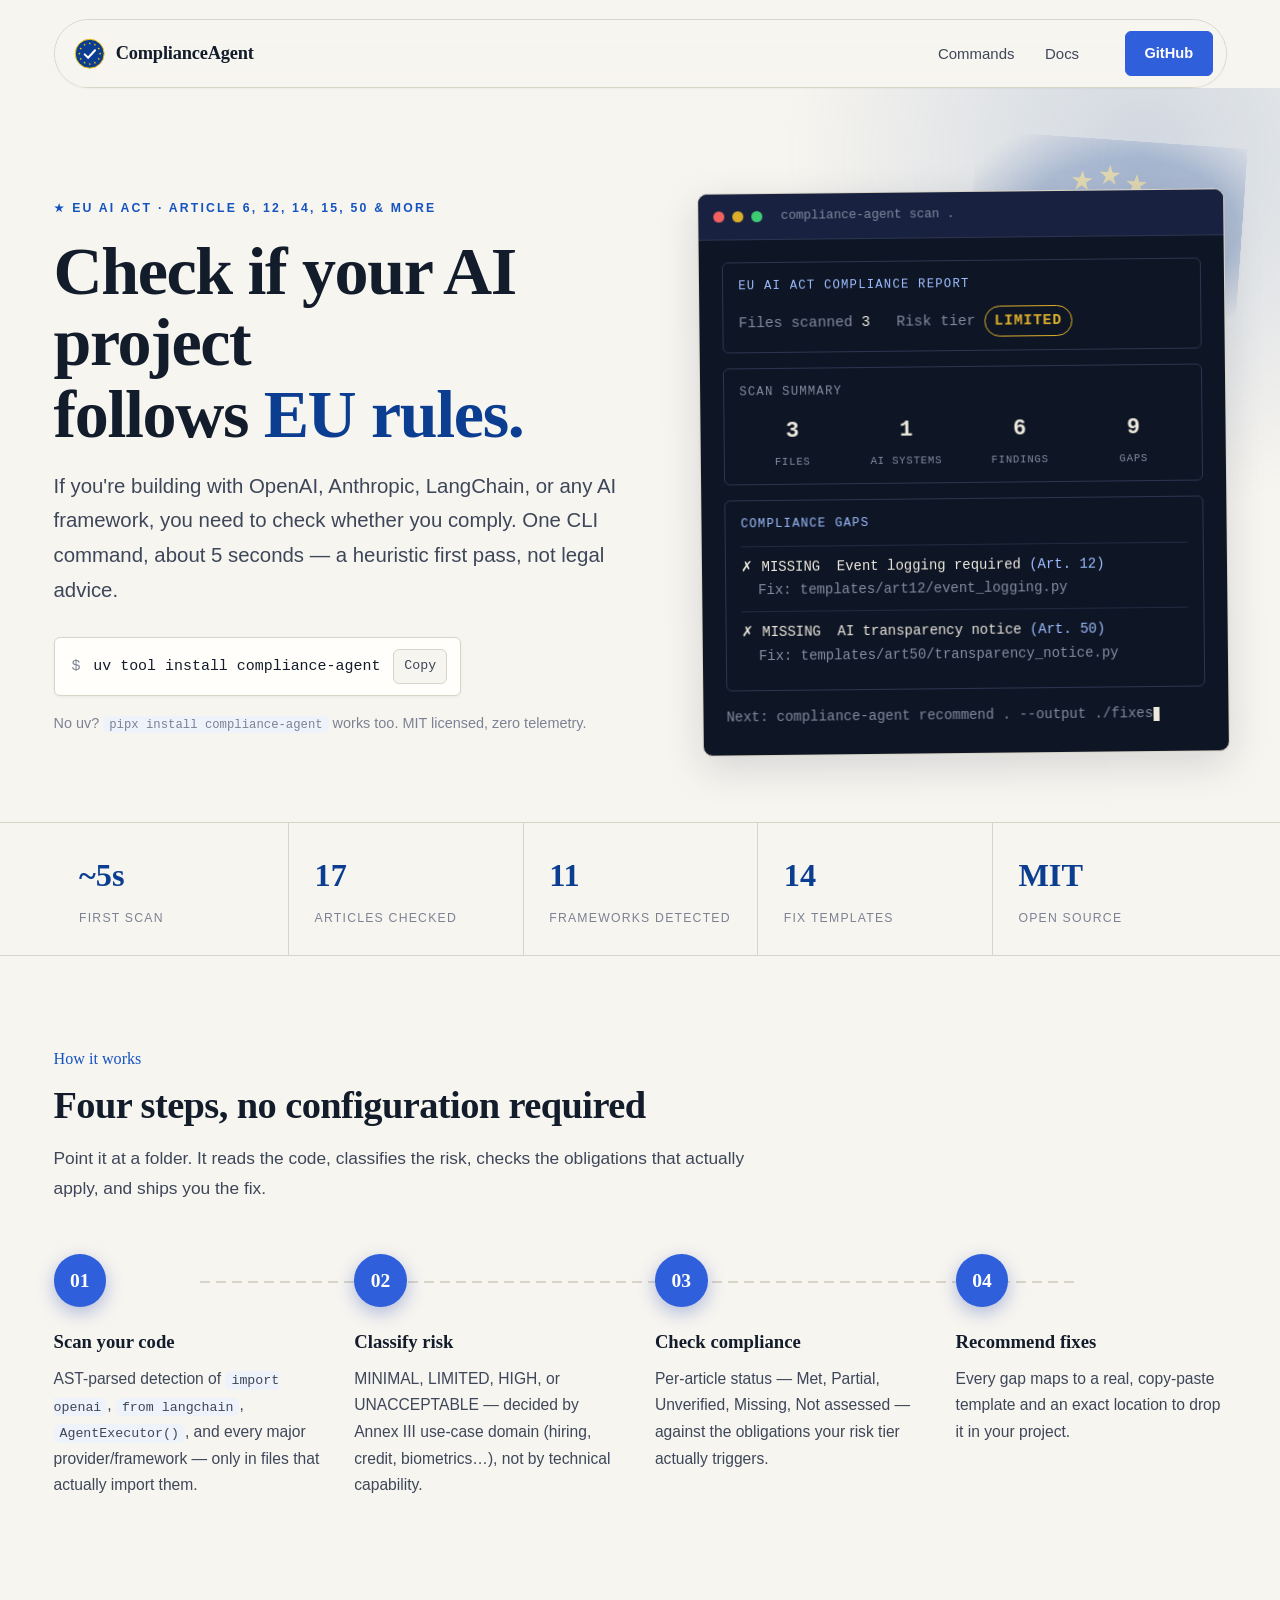
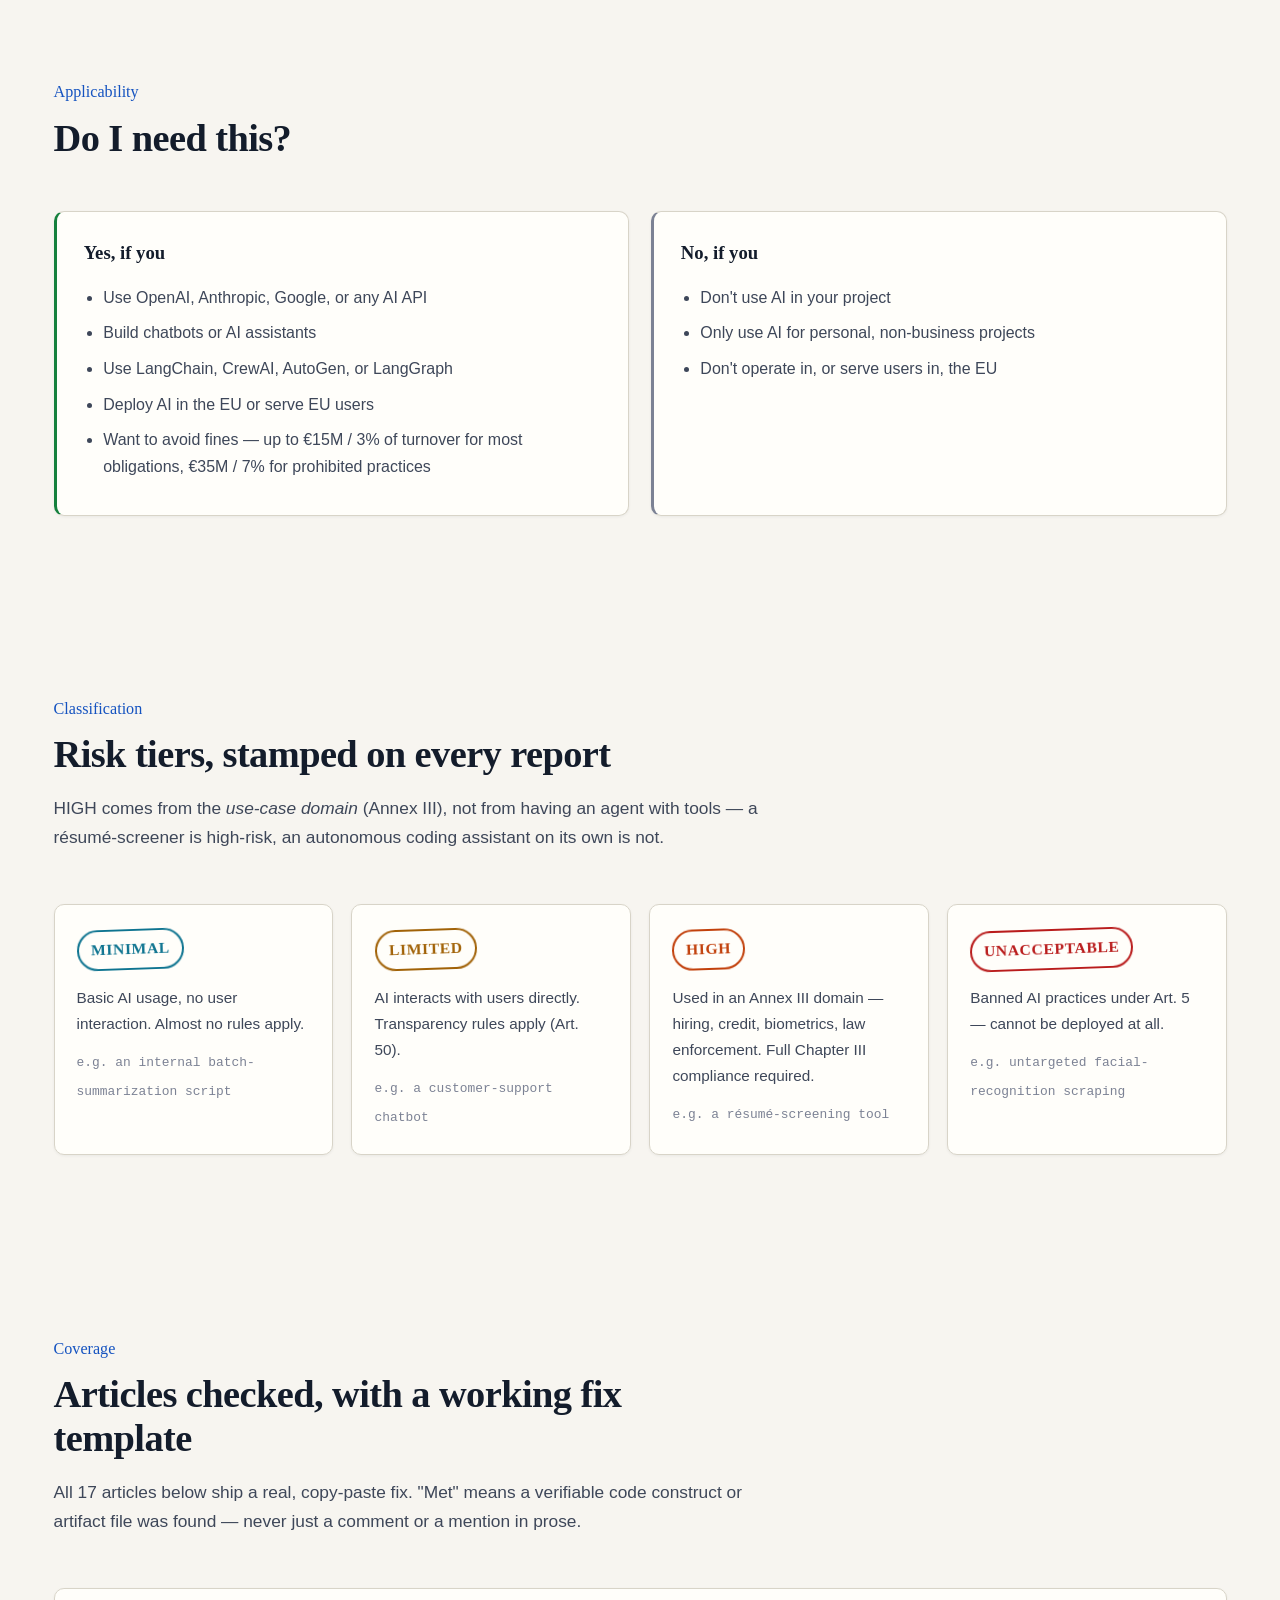
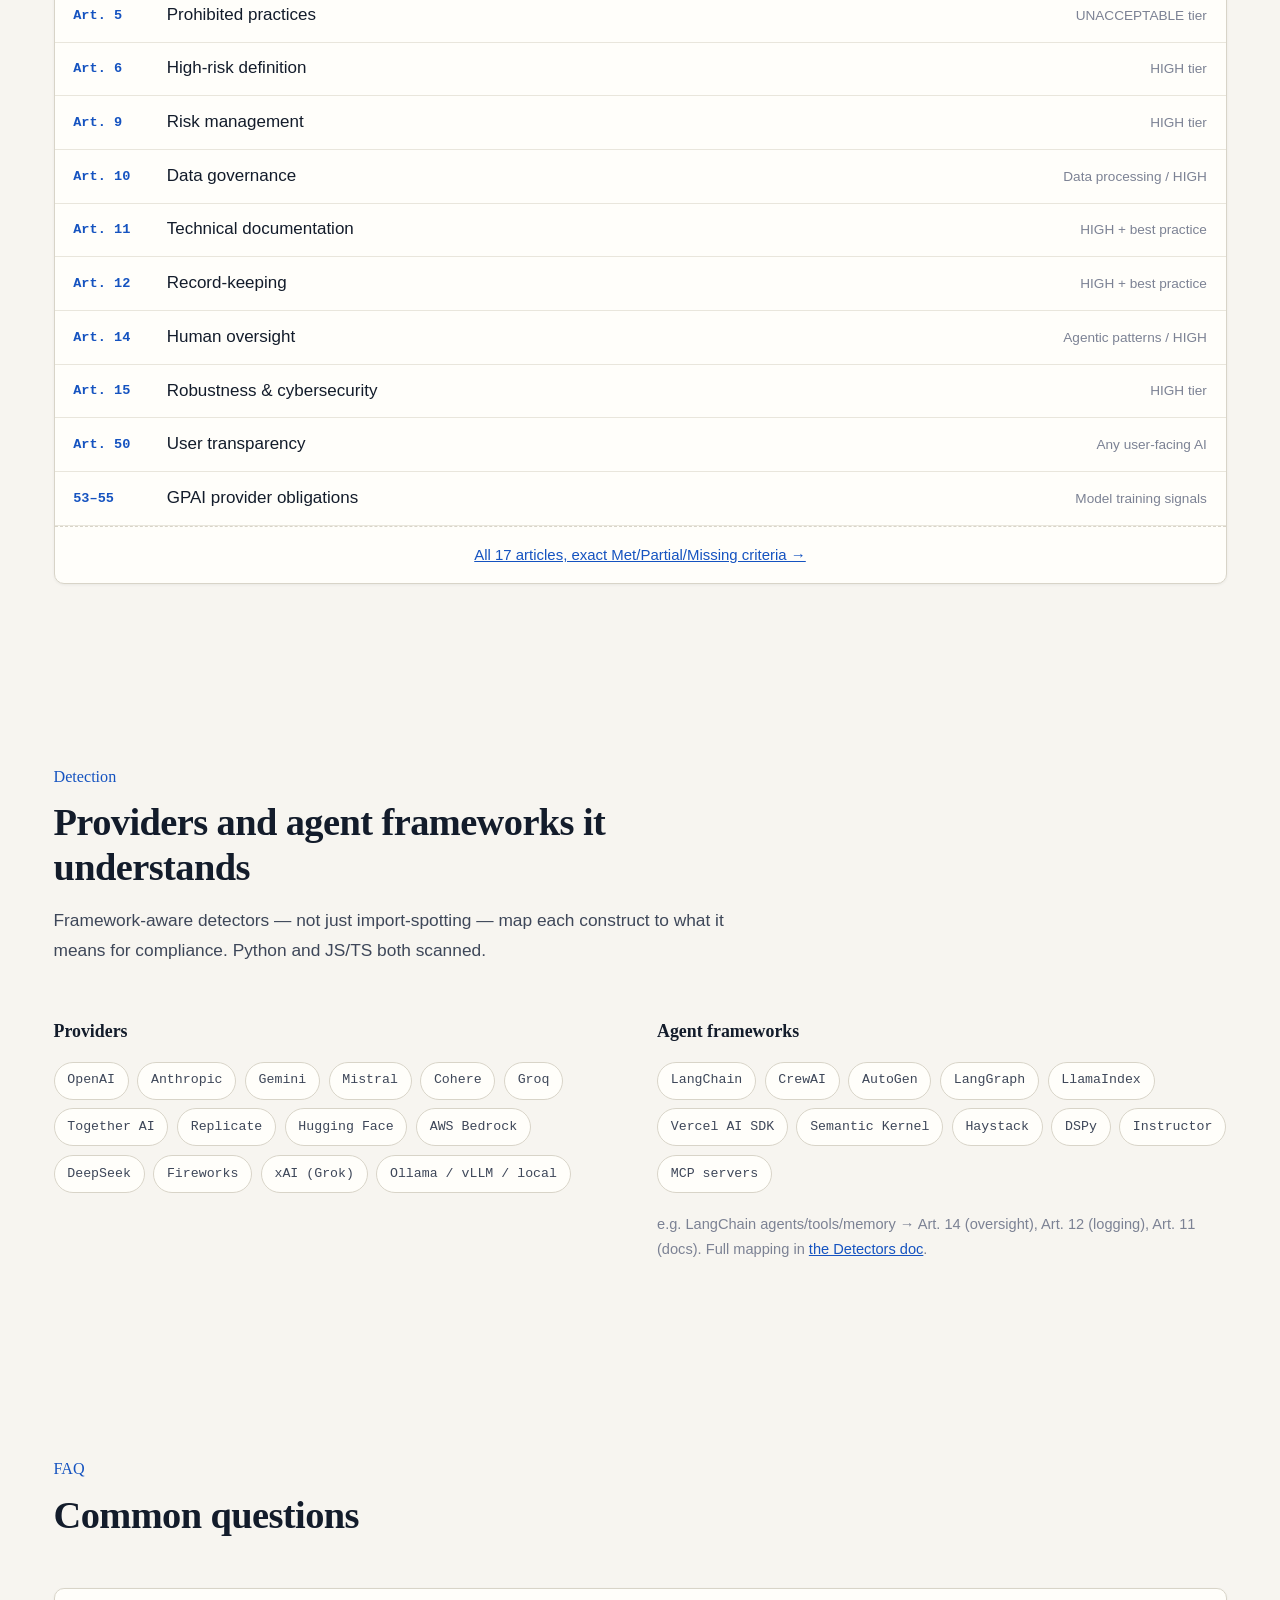
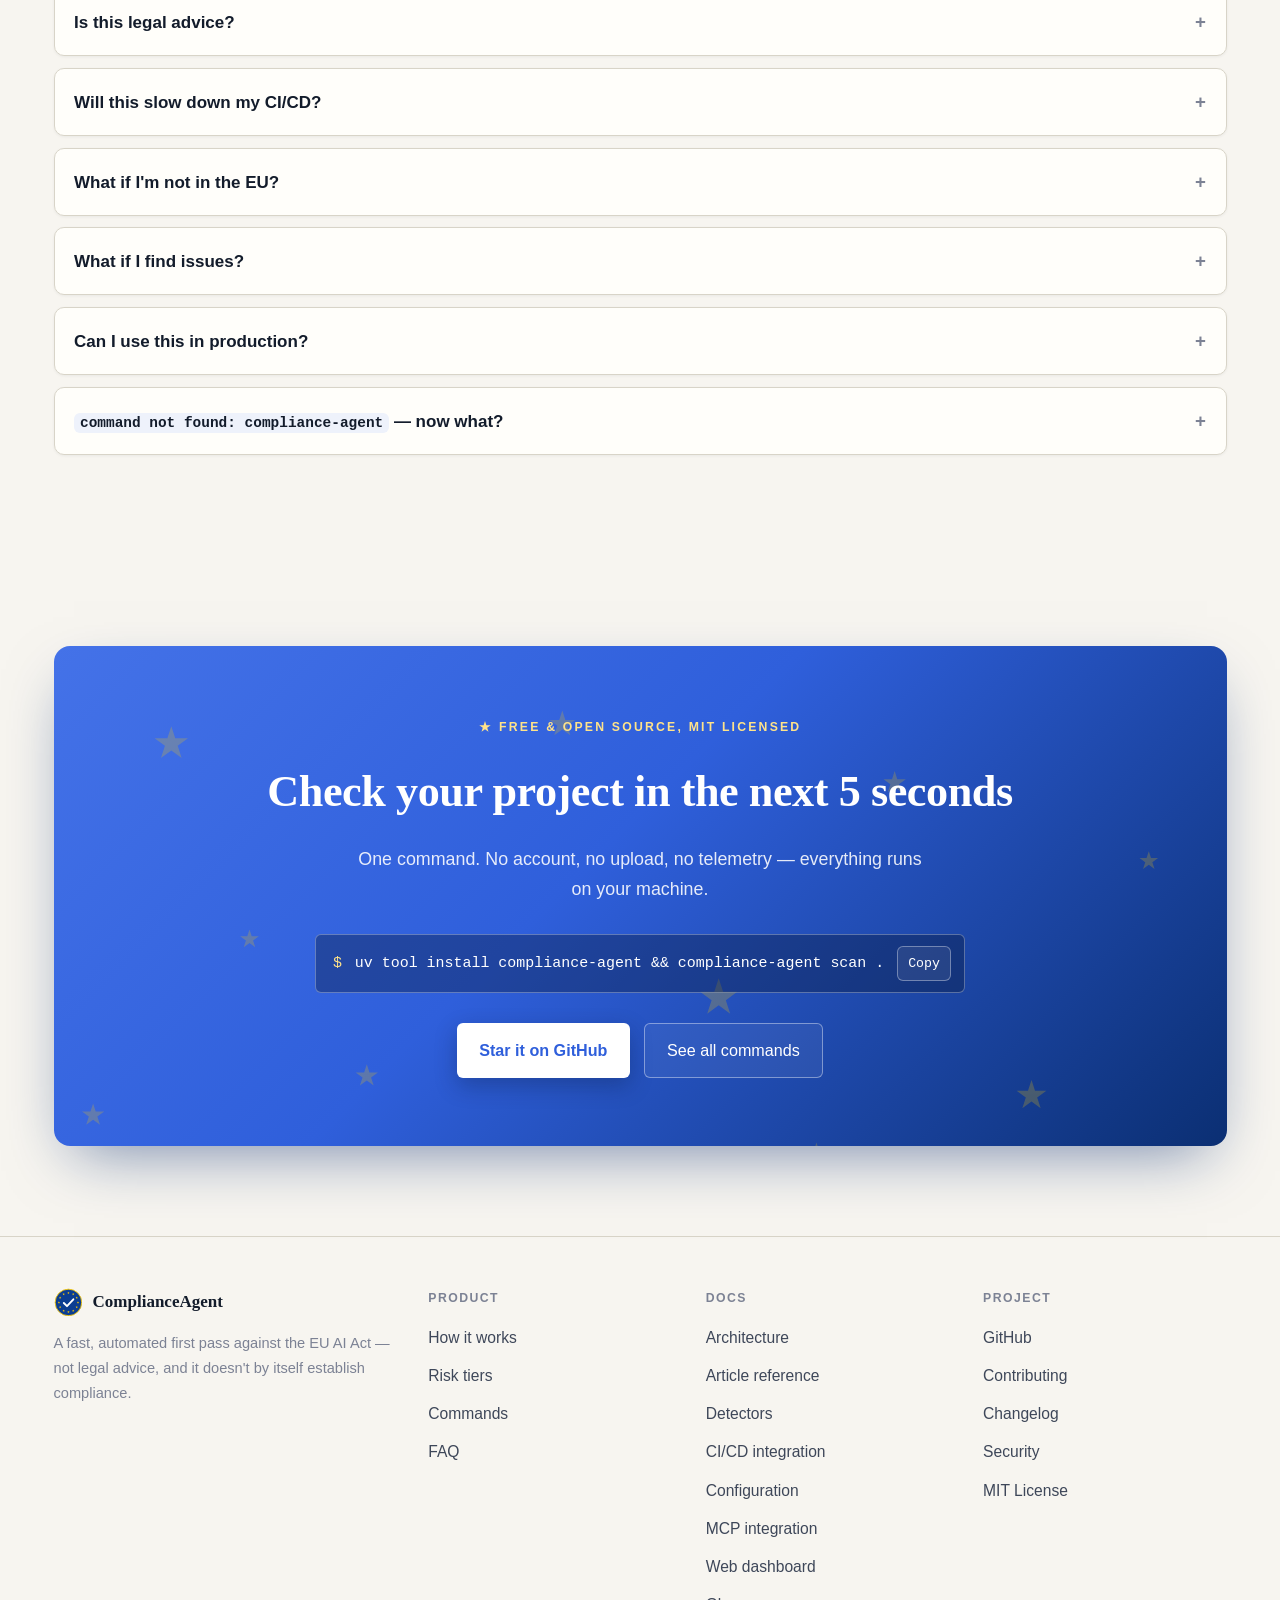
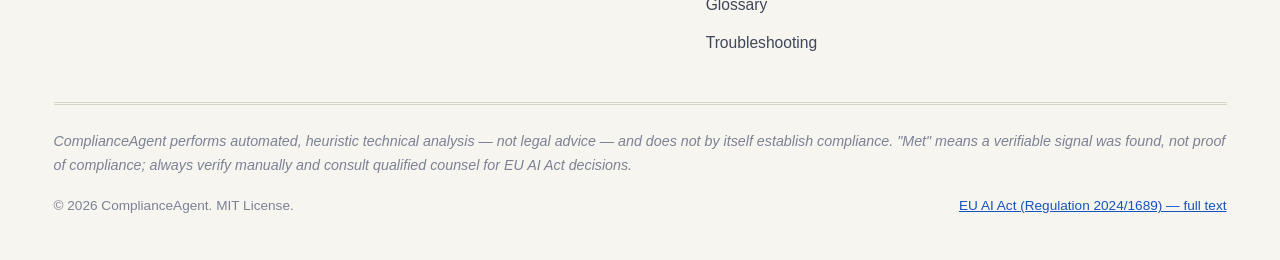
==== site/index.html @ 855fc403 "fix: resolve 13 consistency/correctness issues from design audit CSS specificity / rendering bugs: -" ====
<!doctype html>
<html lang="en">
<head>
<meta charset="utf-8">
<meta name="viewport" content="width=device-width, initial-scale=1">
<title>ComplianceAgent — Check if your AI project follows EU rules</title>
<meta name="description" content="A CLI that scans your codebase for EU AI Act gaps in about 5 seconds, tells you the risk tier, and gives you copy-paste code fixes for every finding.">
<link rel="icon" href="favicon.svg" type="image/svg+xml">
<link rel="stylesheet" href="assets/styles.css">
<meta property="og:title" content="ComplianceAgent — Check if your AI project follows EU rules">
<meta property="og:description" content="One CLI command, about 5 seconds. Scans for OpenAI/LangChain/CrewAI/etc. usage, classifies EU AI Act risk tier, and ships copy-paste fixes.">
<meta property="og:type" content="website">
</head>
<body>
<a class="skip-link" href="#main">Skip to content</a>

<!-- sprite: brand mark reused across nav / footer / cta, defined once -->
<svg width="0" height="0" style="position:absolute" aria-hidden="true">
  <defs>
    <path id="star-pt" d="M 0,-1 L 0.2245,-0.309 L 0.9511,-0.309 L 0.3633,0.118 L 0.5878,0.809 L 0,0.382 L -0.5878,0.809 L -0.3633,0.118 L -0.9511,-0.309 L -0.2245,-0.309 Z"/>
    <symbol id="logo-mark" viewBox="0 0 100 100">
      <circle cx="50" cy="50" r="46" fill="#0b3d91" stroke="#ffcc00" stroke-width="3"/>
      <g fill="#ffcc00">
        <use href="#star-pt" transform="translate(50,17) scale(4.4)"/>
        <use href="#star-pt" transform="translate(66.5,21.28) scale(4.4)"/>
        <use href="#star-pt" transform="translate(78.58,33.5) scale(4.4)"/>
        <use href="#star-pt" transform="translate(83,50) scale(4.4)"/>
        <use href="#star-pt" transform="translate(78.58,66.5) scale(4.4)"/>
        <use href="#star-pt" transform="translate(66.5,78.58) scale(4.4)"/>
        <use href="#star-pt" transform="translate(50,83) scale(4.4)"/>
        <use href="#star-pt" transform="translate(33.5,78.58) scale(4.4)"/>
        <use href="#star-pt" transform="translate(21.28,66.5) scale(4.4)"/>
        <use href="#star-pt" transform="translate(17,50) scale(4.4)"/>
        <use href="#star-pt" transform="translate(21.28,33.5) scale(4.4)"/>
        <use href="#star-pt" transform="translate(33.5,21.28) scale(4.4)"/>
      </g>
      <path d="M34 52 L45 63 L67 39" fill="none" stroke="#fff" stroke-width="6.5" stroke-linecap="round" stroke-linejoin="round"/>
    </symbol>
    <symbol id="mini-star" viewBox="-1 -1 2 2">
      <use href="#star-pt"/>
    </symbol>
    <symbol id="eu-flag" viewBox="0 0 300 200">
      <rect width="300" height="200" fill="#0b3d91"/>
      <g fill="#ffcc00">
        <use href="#star-pt" transform="translate(150,40) scale(12)"/>
        <use href="#star-pt" transform="translate(180,48.04) scale(12)"/>
        <use href="#star-pt" transform="translate(201.96,70) scale(12)"/>
        <use href="#star-pt" transform="translate(210,100) scale(12)"/>
        <use href="#star-pt" transform="translate(201.96,130) scale(12)"/>
        <use href="#star-pt" transform="translate(180,151.96) scale(12)"/>
        <use href="#star-pt" transform="translate(150,160) scale(12)"/>
        <use href="#star-pt" transform="translate(120,151.96) scale(12)"/>
        <use href="#star-pt" transform="translate(98.04,130) scale(12)"/>
        <use href="#star-pt" transform="translate(90,100) scale(12)"/>
        <use href="#star-pt" transform="translate(98.04,70) scale(12)"/>
        <use href="#star-pt" transform="translate(120,48.04) scale(12)"/>
      </g>
    </symbol>
  </defs>
</svg>

<div class="progress-bar" data-progress-bar aria-hidden="true"></div>

<nav class="nav" aria-label="Primary">
  <div class="nav-inner">
    <a class="nav-brand" href="#home">
      <span class="mark"><svg width="32" height="32"><use href="#logo-mark"/></svg></span>
      <span class="nav-word">ComplianceAgent</span>
    </a>
    <div class="nav-links" id="nav-links">
      <a href="#commands" data-navlink="commands">Commands</a>
      <a href="#docs" data-navlink="docs">Docs</a>
    </div>
    <a class="nav-cta" href="https://github.com/latreon/compliance-agent">GitHub</a>
    <button class="nav-toggle" aria-expanded="false" aria-controls="nav-links" aria-label="Toggle navigation">
      <span class="bar"></span><span class="bar"></span><span class="bar"></span>
    </button>
  </div>
</nav>
<div class="nav-backdrop" data-nav-backdrop aria-hidden="true"></div>

<main id="main">

<div class="page active" id="home">

<!-- ============ HERO ============ -->
<header class="hero" id="top">
  <div class="flag-seal" aria-hidden="true"><svg><use href="#eu-flag"/></svg></div>
  <div class="wrap hero-grid">
    <div class="hero-copy">
      <span class="eyebrow"><svg class="star" viewBox="-1 -1 2 2"><use href="#star-pt" fill="currentColor"/></svg> EU AI Act · Article 6, 12, 14, 15, 50 &amp; more</span>
      <h1 class="hero-title">Check if your AI project<br>follows <em>EU rules.</em></h1>
      <p class="hero-sub">If you're building with OpenAI, Anthropic, LangChain, or any AI framework,
        you need to check whether you comply. One CLI command, about 5 seconds — a heuristic
        first pass, not legal advice.</p>
      <div class="install-line">
        <span class="prompt">$</span> uv tool install compliance-agent
        <button class="copy-btn" data-copy="uv tool install compliance-agent">Copy</button>
      </div>
      <p class="hero-note">No uv? <code>pipx install compliance-agent</code> works too. MIT licensed, zero telemetry.</p>
    </div>

    <div class="terminal" aria-hidden="true">
      <div class="terminal-bar">
        <span class="terminal-dot r"></span><span class="terminal-dot y"></span><span class="terminal-dot g"></span>
        <span class="terminal-title">compliance-agent scan .</span>
      </div>
      <div class="terminal-body" data-terminal-body>
<div class="tblock terminal-line">
  <div class="tblock-head">EU AI Act Compliance Report</div>
  <div class="tblock-row"><span class="dim">Files scanned</span> 3&nbsp;&nbsp;&nbsp;<span class="dim">Risk tier</span> <span class="tstamp limited">LIMITED</span></div>
</div>
<div class="tblock terminal-line">
  <div class="tblock-head dim">Scan Summary</div>
  <div class="ttiles">
    <div><b>3</b><small>Files</small></div>
    <div><b>1</b><small>AI systems</small></div>
    <div><b>6</b><small>Findings</small></div>
    <div><b>9</b><small>Gaps</small></div>
  </div>
</div>
<div class="tblock terminal-line">
  <div class="tblock-head">Compliance Gaps</div>
  <div class="tgap">✗ MISSING &nbsp;Event logging required <span class="blue">(Art. 12)</span><br><span class="dim">&nbsp;&nbsp;Fix: templates/art12/event_logging.py</span></div>
  <div class="tgap">✗ MISSING &nbsp;AI transparency notice <span class="blue">(Art. 50)</span><br><span class="dim">&nbsp;&nbsp;Fix: templates/art50/transparency_notice.py</span></div>
</div>
<div class="terminal-line dim">Next: compliance-agent recommend . --output ./fixes<span class="cursor"></span></div>
      </div>
    </div>
  </div>
</header>

<!-- ============ STAT STRIP ============ -->
<section class="stats reveal" aria-label="At a glance">
  <div class="wrap stats-grid">
    <div class="stat"><div class="value">~5s</div><div class="label">First scan</div></div>
    <div class="stat"><div class="value" data-count="17">0</div><div class="label">Articles checked</div></div>
    <div class="stat"><div class="value" data-count="11">0</div><div class="label">Frameworks detected</div></div>
    <div class="stat"><div class="value" data-count="14">0</div><div class="label">Fix templates</div></div>
    <div class="stat"><div class="value">MIT</div><div class="label">Open source</div></div>
  </div>
</section>

<!-- ============ HOW IT WORKS ============ -->
<section class="section" id="how-it-works">
  <div class="wrap">
    <div class="section-head reveal">
      <span class="section-no">How it works</span>
      <h2 class="section-title">Four steps, no configuration required</h2>
      <p class="section-sub">Point it at a folder. It reads the code, classifies the risk, checks the
        obligations that actually apply, and ships you the fix.</p>
    </div>
    <div class="steps reveal stagger">
      <div class="step">
        <div class="step-no">01</div>
        <h3>Scan your code</h3>
        <p>AST-parsed detection of <code>import openai</code>, <code>from langchain</code>,
          <code>AgentExecutor()</code>, and every major provider/framework — only in files that
          actually import them.</p>
      </div>
      <div class="step">
        <div class="step-no">02</div>
        <h3>Classify risk</h3>
        <p>MINIMAL, LIMITED, HIGH, or UNACCEPTABLE — decided by Annex III use-case domain
          (hiring, credit, biometrics…), not by technical capability.</p>
      </div>
      <div class="step">
        <div class="step-no">03</div>
        <h3>Check compliance</h3>
        <p>Per-article status — Met, Partial, Unverified, Missing, Not assessed — against the
          obligations your risk tier actually triggers.</p>
      </div>
      <div class="step">
        <div class="step-no">04</div>
        <h3>Recommend fixes</h3>
        <p>Every gap maps to a real, copy-paste template and an exact location to drop it in
          your project.</p>
      </div>
    </div>
  </div>
</section>

<!-- ============ DO I NEED THIS ============ -->
<section class="section">
  <div class="wrap">
    <div class="section-head reveal">
      <span class="section-no">Applicability</span>
      <h2 class="section-title">Do I need this?</h2>
    </div>
    <div class="split reveal">
      <div class="split-card yes">
        <h3>Yes, if you</h3>
        <ul>
          <li>Use OpenAI, Anthropic, Google, or any AI API</li>
          <li>Build chatbots or AI assistants</li>
          <li>Use LangChain, CrewAI, AutoGen, or LangGraph</li>
          <li>Deploy AI in the EU or serve EU users</li>
          <li>Want to avoid fines — up to €15M / 3% of turnover for most obligations,
            €35M / 7% for prohibited practices</li>
        </ul>
      </div>
      <div class="split-card no">
        <h3>No, if you</h3>
        <ul>
          <li>Don't use AI in your project</li>
          <li>Only use AI for personal, non-business projects</li>
          <li>Don't operate in, or serve users in, the EU</li>
        </ul>
      </div>
    </div>
  </div>
</section>

<!-- ============ RISK TIERS ============ -->
<section class="section" id="risk-tiers">
  <div class="wrap">
    <div class="section-head reveal">
      <span class="section-no">Classification</span>
      <h2 class="section-title">Risk tiers, stamped on every report</h2>
      <p class="section-sub">HIGH comes from the <em>use-case domain</em> (Annex III), not from
        having an agent with tools — a résumé-screener is high-risk, an autonomous coding
        assistant on its own is not.</p>
    </div>
    <div class="tiers reveal stagger">
      <div class="tier-card" style="--tc:var(--tier-minimal)">
        <span class="tier-stamp">MINIMAL</span>
        <p>Basic AI usage, no user interaction. Almost no rules apply.</p>
        <span class="tier-ex">e.g. an internal batch-summarization script</span>
      </div>
      <div class="tier-card" style="--tc:var(--tier-limited)">
        <span class="tier-stamp">LIMITED</span>
        <p>AI interacts with users directly. Transparency rules apply (Art. 50).</p>
        <span class="tier-ex">e.g. a customer-support chatbot</span>
      </div>
      <div class="tier-card" style="--tc:var(--tier-high)">
        <span class="tier-stamp">HIGH</span>
        <p>Used in an Annex III domain — hiring, credit, biometrics, law enforcement.
          Full Chapter III compliance required.</p>
        <span class="tier-ex">e.g. a résumé-screening tool</span>
      </div>
      <div class="tier-card" style="--tc:var(--tier-unacceptable)">
        <span class="tier-stamp">UNACCEPTABLE</span>
        <p>Banned AI practices under Art. 5 — cannot be deployed at all.</p>
        <span class="tier-ex">e.g. untargeted facial-recognition scraping</span>
      </div>
    </div>
  </div>
</section>

<!-- ============ COVERAGE LEDGER ============ -->
<section class="section">
  <div class="wrap">
    <div class="section-head reveal">
      <span class="section-no">Coverage</span>
      <h2 class="section-title">Articles checked, with a working fix template</h2>
      <p class="section-sub">All 17 articles below ship a real, copy-paste fix. "Met" means a
        verifiable code construct or artifact file was found — never just a comment or a
        mention in prose.</p>
    </div>
    <div class="ledger reveal">
      <div class="ledger-row"><span class="art">Art. 5</span><span>Prohibited practices</span><span class="detail">UNACCEPTABLE tier</span></div>
      <div class="ledger-row"><span class="art">Art. 6</span><span>High-risk definition</span><span class="detail">HIGH tier</span></div>
      <div class="ledger-row"><span class="art">Art. 9</span><span>Risk management</span><span class="detail">HIGH tier</span></div>
      <div class="ledger-row"><span class="art">Art. 10</span><span>Data governance</span><span class="detail">Data processing / HIGH</span></div>
      <div class="ledger-row"><span class="art">Art. 11</span><span>Technical documentation</span><span class="detail">HIGH + best practice</span></div>
      <div class="ledger-row"><span class="art">Art. 12</span><span>Record-keeping</span><span class="detail">HIGH + best practice</span></div>
      <div class="ledger-row"><span class="art">Art. 14</span><span>Human oversight</span><span class="detail">Agentic patterns / HIGH</span></div>
      <div class="ledger-row"><span class="art">Art. 15</span><span>Robustness &amp; cybersecurity</span><span class="detail">HIGH tier</span></div>
      <div class="ledger-row"><span class="art">Art. 50</span><span>User transparency</span><span class="detail">Any user-facing AI</span></div>
      <div class="ledger-row"><span class="art">53–55</span><span>GPAI provider obligations</span><span class="detail">Model training signals</span></div>
      <div class="ledger-more"><a href="#docs/articles">All 17 articles, exact Met/Partial/Missing criteria →</a></div>
    </div>
  </div>
</section>

<!-- ============ FRAMEWORKS ============ -->
<section class="section" id="frameworks">
  <div class="wrap">
    <div class="section-head reveal">
      <span class="section-no">Detection</span>
      <h2 class="section-title">Providers and agent frameworks it understands</h2>
      <p class="section-sub">Framework-aware detectors — not just import-spotting — map each
        construct to what it means for compliance. Python and JS/TS both scanned.</p>
    </div>
    <div class="fw-groups reveal">
      <div>
        <h3>Providers</h3>
        <div class="chip-row">
          <span class="fw-chip">OpenAI</span><span class="fw-chip">Anthropic</span><span class="fw-chip">Gemini</span>
          <span class="fw-chip">Mistral</span><span class="fw-chip">Cohere</span><span class="fw-chip">Groq</span>
          <span class="fw-chip">Together AI</span><span class="fw-chip">Replicate</span><span class="fw-chip">Hugging Face</span>
          <span class="fw-chip">AWS Bedrock</span><span class="fw-chip">DeepSeek</span><span class="fw-chip">Fireworks</span>
          <span class="fw-chip">xAI (Grok)</span><span class="fw-chip">Ollama / vLLM / local</span>
        </div>
      </div>
      <div>
        <h3>Agent frameworks</h3>
        <div class="chip-row">
          <span class="fw-chip">LangChain</span><span class="fw-chip">CrewAI</span><span class="fw-chip">AutoGen</span>
          <span class="fw-chip">LangGraph</span><span class="fw-chip">LlamaIndex</span><span class="fw-chip">Vercel AI SDK</span>
          <span class="fw-chip">Semantic Kernel</span><span class="fw-chip">Haystack</span><span class="fw-chip">DSPy</span>
          <span class="fw-chip">Instructor</span><span class="fw-chip">MCP servers</span>
        </div>
        <p class="fw-note">e.g. LangChain agents/tools/memory → Art. 14 (oversight), Art. 12 (logging), Art. 11 (docs).
          Full mapping in <a href="#docs/detectors">the Detectors doc</a>.</p>
      </div>
    </div>
  </div>
</section>

<!-- ============ FAQ ============ -->
<section class="section" id="faq">
  <div class="wrap">
    <div class="section-head reveal">
      <span class="section-no">FAQ</span>
      <h2 class="section-title">Common questions</h2>
    </div>
    <div class="reveal">
      <details class="faq-item">
        <summary><span class="faq-q">Is this legal advice?</span></summary>
        <div class="faq-body">No. It's a technical tool that checks your code. Consult a lawyer for legal advice.</div>
      </details>
      <details class="faq-item">
        <summary><span class="faq-q">Will this slow down my CI/CD?</span></summary>
        <div class="faq-body">No. It takes about 5 seconds on most projects.</div>
      </details>
      <details class="faq-item">
        <summary><span class="faq-q">What if I'm not in the EU?</span></summary>
        <div class="faq-body">If you serve EU users, you still need to comply. The EU AI Act applies to anyone providing AI to EU residents.</div>
      </details>
      <details class="faq-item">
        <summary><span class="faq-q">What if I find issues?</span></summary>
        <div class="faq-body">The tool gives you exact code fixes. Copy the templates into your project and re-run the scan.</div>
      </details>
      <details class="faq-item">
        <summary><span class="faq-q">Can I use this in production?</span></summary>
        <div class="faq-body">Yes. Add it to your CI/CD pipeline to catch issues automatically on every PR.</div>
      </details>
      <details class="faq-item">
        <summary><span class="faq-q"><code>command not found: compliance-agent</code> — now what?</span></summary>
        <div class="faq-body">Run <code>python -m compliance_agent scan .</code> instead, or check your install method's PATH setup in the
          <a href="#docs/troubleshooting">Troubleshooting guide</a>.</div>
      </details>
    </div>
  </div>
</section>

<!-- ============ FINAL CTA ============ -->
<section class="section">
  <div class="wrap">
    <div class="cta-band reveal">
      <svg class="stars" viewBox="0 0 600 300" aria-hidden="true" preserveAspectRatio="xMidYMid slice">
        <use href="#star-pt" fill="#ffcc00" transform="translate(60,50) scale(9)"/>
        <use href="#star-pt" fill="#ffcc00" transform="translate(160,220) scale(6)"/>
        <use href="#star-pt" fill="#ffcc00" transform="translate(260,40) scale(7)"/>
        <use href="#star-pt" fill="#ffcc00" transform="translate(340,180) scale(10)"/>
        <use href="#star-pt" fill="#ffcc00" transform="translate(430,70) scale(6)"/>
        <use href="#star-pt" fill="#ffcc00" transform="translate(500,230) scale(8)"/>
        <use href="#star-pt" fill="#ffcc00" transform="translate(560,110) scale(5)"/>
        <use href="#star-pt" fill="#ffcc00" transform="translate(100,150) scale(5)"/>
        <use href="#star-pt" fill="#ffcc00" transform="translate(390,260) scale(6)"/>
        <use href="#star-pt" fill="#ffcc00" transform="translate(20,240) scale(6)"/>
      </svg>
      <span class="eyebrow-cta"><svg width="12" height="12" viewBox="-1 -1 2 2"><use href="#star-pt" fill="currentColor"/></svg> Free &amp; open source, MIT licensed</span>
      <h2>Check your project in the next 5 seconds</h2>
      <p>One command. No account, no upload, no telemetry — everything runs on your machine.</p>
      <div class="install-line">
        <span class="prompt">$</span> uv tool install compliance-agent &amp;&amp; compliance-agent scan .
        <button class="copy-btn" data-copy="uv tool install compliance-agent && compliance-agent scan .">Copy</button>
      </div>
      <div class="cta-actions">
        <a class="btn btn-cta-secondary" href="https://github.com/latreon/compliance-agent">Star it on GitHub</a>
        <a class="btn btn-cta-ghost" href="#commands">See all commands</a>
      </div>
    </div>
  </div>
</section>

</div><!-- /page: home -->

<div class="page" id="commands">

<!-- ============ INSTALL ============ -->
<section class="section">
  <div class="wrap">
    <div class="section-head reveal">
      <span class="section-no">Installation</span>
      <h2 class="section-title">Pick an install method</h2>
    </div>
    <div class="install-grid reveal stagger">
      <div class="install-card recommended">
        <span class="install-badge">Recommended</span>
        <h3><span class="install-icon">uv</span> uv tool install</h3>
        <div class="code-card">
          <div class="code-card-head"><span class="code-card-lang">shell</span><button class="copy-btn" data-copy="uv tool install compliance-agent">Copy</button></div>
          <div class="code-block">uv tool install compliance-agent
compliance-agent version   <span class="c"># ComplianceAgent v0.6.0</span></div>
        </div>
        <p class="install-hint">Isolated environment, no <code>uv</code> yet? <code>brew install uv</code>.</p>
      </div>
      <div class="install-card">
        <h3><span class="install-icon">px</span> pipx</h3>
        <div class="code-card">
          <div class="code-card-head"><span class="code-card-lang">shell</span><button class="copy-btn" data-copy="pipx install compliance-agent">Copy</button></div>
          <div class="code-block">pipx install compliance-agent
compliance-agent version</div>
        </div>
        <p class="install-hint">No <code>pipx</code> yet? <code>brew install pipx</code>.</p>
      </div>
      <div class="install-card">
        <h3><span class="install-icon">$_</span> pip + venv</h3>
        <div class="code-card">
          <div class="code-card-head"><span class="code-card-lang">shell</span><button class="copy-btn" data-copy="python3 -m venv .venv
source .venv/bin/activate
pip install compliance-agent">Copy</button></div>
          <div class="code-block">python3 -m venv .venv
source .venv/bin/activate    <span class="c"># Windows: .venv\Scripts\activate</span>
pip install compliance-agent</div>
        </div>
        <p class="install-hint">Modern macOS/Linux blocks a bare system <code>pip install</code> (PEP 668) — a venv sidesteps it.</p>
      </div>
      <div class="install-card">
        <h3><span class="install-icon">⎇</span> From source</h3>
        <div class="code-card">
          <div class="code-card-head"><span class="code-card-lang">shell</span><button class="copy-btn" data-copy="uv tool install git+https://github.com/latreon/compliance-agent.git">Copy</button></div>
          <div class="code-block">uv tool install git+https://github.com/latreon/compliance-agent.git
<span class="c"># or: pipx install git+...</span></div>
        </div>
        <p class="install-hint">Latest unreleased version, straight from <code>main</code>.</p>
      </div>
    </div>
  </div>
</section>

<!-- ============ COMMAND REFERENCE ============ -->
<section class="section">
  <div class="wrap">
    <div class="section-head reveal">
      <span class="section-no">Command reference</span>
      <h2 class="section-title">Every command, grouped by what you're trying to do</h2>
      <p class="section-sub">Run <code>compliance-agent scan --help</code> any time for the full,
        exhaustive flag list.</p>
    </div>

    <div class="reveal" data-tabs>
      <div class="tabs-bar" role="tablist" aria-label="Command groups">
        <button class="tab-btn" id="tab-scan" data-tab="scan" role="tab" aria-selected="true" aria-controls="panel-scan" tabindex="0">Scan</button>
        <button class="tab-btn" id="tab-recommend" data-tab="recommend" role="tab" aria-selected="false" aria-controls="panel-recommend" tabindex="-1">Recommend</button>
        <button class="tab-btn" id="tab-report" data-tab="report" role="tab" aria-selected="false" aria-controls="panel-report" tabindex="-1">Report</button>
        <button class="tab-btn" id="tab-diff" data-tab="diff" role="tab" aria-selected="false" aria-controls="panel-diff" tabindex="-1">Diff</button>
        <button class="tab-btn" id="tab-serve" data-tab="serve" role="tab" aria-selected="false" aria-controls="panel-serve" tabindex="-1">Web dashboard</button>
        <button class="tab-btn" id="tab-ci" data-tab="ci" role="tab" aria-selected="false" aria-controls="panel-ci" tabindex="-1">CI / CD</button>
        <button class="tab-btn" id="tab-manage" data-tab="manage" role="tab" aria-selected="false" aria-controls="panel-manage" tabindex="-1">Version / config</button>
      </div>

      <div class="tab-panel active" id="panel-scan" data-panel="scan" role="tabpanel" aria-labelledby="tab-scan" tabindex="0">
        <div class="code-card">
          <div class="code-card-head"><span class="code-card-lang">shell</span><button class="copy-btn" data-copy="compliance-agent scan . --format markdown --severity high --exclude &quot;tests/*&quot; --fix">Copy</button></div>
          <div class="code-block"><span class="c"># the core command — . means current folder</span>
compliance-agent scan .

<span class="c"># output formats</span>
compliance-agent scan . --format markdown   <span class="c"># default, terminal-readable</span>
compliance-agent scan . --format json       <span class="c"># for CI / tooling, to stdout</span>
compliance-agent scan . --format sarif --output results.sarif  <span class="c"># GitHub code scanning</span>
compliance-agent scan . --format pdf --output report.pdf
compliance-agent scan . --format html --output dash.html    <span class="c"># interactive file</span>

<span class="c"># narrow what gets scanned</span>
compliance-agent scan . --severity high
compliance-agent scan . --exclude "tests/*" --exclude "docs/*"
compliance-agent scan . --include "src/*"

<span class="c"># output shape</span>
compliance-agent scan . --quiet             <span class="c"># summary only</span>
compliance-agent scan . --no-color
compliance-agent scan . --verbose
compliance-agent scan . --fix               <span class="c"># show how to fix each problem inline</span></div>
        </div>
        <p class="tab-caption">Exit codes: <code>0</code> success · <code>1</code> <code>--fail-on</code> threshold met · <code>2</code> usage error.</p>
      </div>

      <div class="tab-panel" id="panel-recommend" data-panel="recommend" role="tabpanel" aria-labelledby="tab-recommend" tabindex="0">
        <div class="code-card">
          <div class="code-card-head"><span class="code-card-lang">shell</span><button class="copy-btn" data-copy="compliance-agent recommend . --output ./fixes">Copy</button></div>
          <div class="code-block">compliance-agent recommend . --output ./fixes   <span class="c"># copies real fix templates in</span>
compliance-agent recommend . --format json      <span class="c"># machine-readable</span></div>
        </div>
        <p class="tab-caption">Every recommendation names the rule, shows the template, and says exactly where to put it.</p>
      </div>

      <div class="tab-panel" id="panel-report" data-panel="report" role="tabpanel" aria-labelledby="tab-report" tabindex="0">
        <div class="code-card">
          <div class="code-card-head"><span class="code-card-lang">shell</span><button class="copy-btn" data-copy="compliance-agent report . --output audit-2026.pdf">Copy</button></div>
          <div class="code-block">compliance-agent report . --output audit-2026.pdf
compliance-agent report . --format html --output audit-2026.html</div>
        </div>
        <p class="tab-caption">A shareable file for a lead, a client, or an audit trail — same data as <code>scan</code>, formatted to hand off.</p>
      </div>

      <div class="tab-panel" id="panel-diff" data-panel="diff" role="tabpanel" aria-labelledby="tab-diff" tabindex="0">
        <div class="code-card">
          <div class="code-card-head"><span class="code-card-lang">shell</span><button class="copy-btn" data-copy="compliance-agent scan . --format json -o before.json
compliance-agent scan . --format json -o after.json
compliance-agent diff before.json after.json --fail-on-regression">Copy</button></div>
          <div class="code-block">compliance-agent scan . --format json -o before.json
<span class="c"># ...make changes...</span>
compliance-agent scan . --format json -o after.json
compliance-agent diff before.json after.json
compliance-agent diff before.json after.json --fail-on-regression   <span class="c"># CI gate</span></div>
        </div>
        <p class="tab-caption">See whether a change made compliance better or worse — and gate a PR on it.</p>
      </div>

      <div class="tab-panel" id="panel-serve" data-panel="serve" role="tabpanel" aria-labelledby="tab-serve" tabindex="0">
        <div class="code-card">
          <div class="code-card-head"><span class="code-card-lang">shell</span><button class="copy-btn" data-copy="pip install &quot;compliance-agent[web]&quot;
compliance-agent serve .">Copy</button></div>
          <div class="code-block">pip install "compliance-agent[web]"
compliance-agent serve .    <span class="c"># opens a local dashboard, same "Official Journal" styling</span></div>
        </div>
        <p class="tab-caption">Requires the <code>web</code> extra. Same report, browsable — findings table, coverage ledger, scan history and trend.</p>
      </div>

      <div class="tab-panel" id="panel-ci" data-panel="ci" role="tabpanel" aria-labelledby="tab-ci" tabindex="0">
        <div class="code-card">
          <div class="code-card-head"><span class="code-card-lang">yaml</span><button class="copy-btn" data-copy="- uses: latreon/compliance-agent@v0
  with:
    path: .
    fail-on: high">Copy</button></div>
          <div class="code-block"><span class="c"># GitHub Action — one step scans, gates the build, writes SARIF</span>
permissions:
  security-events: write
  contents: read

steps:
  - uses: actions/checkout@v4
  - uses: latreon/compliance-agent@v0
    with:
      path: .
      fail-on: high
  - uses: github/codeql-action/upload-sarif@v3
    if: always()
    with:
      sarif_file: ${{ steps.compliance.outputs.report }}

<span class="c"># or, plain shell step:</span>
compliance-agent scan . --ci --fail-on high</div>
        </div>
        <p class="tab-caption">Findings and gaps appear directly in the repo's Security tab. Full reference, non-GitHub CI (GitLab, CircleCI), pre-commit hook: <a href="#docs/ci-cd">the CI/CD doc</a>.</p>
      </div>

      <div class="tab-panel" id="panel-manage" data-panel="manage" role="tabpanel" aria-labelledby="tab-manage" tabindex="0">
        <div class="code-card">
          <div class="code-card-head"><span class="code-card-lang">shell</span><button class="copy-btn" data-copy="compliance-agent upgrade
compliance-agent version">Copy</button></div>
          <div class="code-block">compliance-agent upgrade          <span class="c"># updates in place: detects uv / pipx / pip</span>
compliance-agent upgrade 0.1.2    <span class="c"># pin a specific version</span>
compliance-agent version
compliance-agent --version        <span class="c"># -V: quick check, then exit</span></div>
        </div>
        <p class="tab-caption">Declare scan defaults once in a <code>compliance.yaml</code> — CLI flags always win, a broken config is a hard error.
          Full schema: <a href="#docs/configuration">the Configuration doc</a>.</p>
      </div>
    </div>
  </div>
</section>

<!-- ============ REAL EXAMPLES ============ -->
<section class="section">
  <div class="wrap">
    <div class="section-head reveal">
      <span class="section-no">Runnable examples</span>
      <h2 class="section-title">Five real projects, real scan output</h2>
    </div>
    <div class="examples reveal stagger">
      <a class="example-card" style="--tc:var(--tier-limited)" href="https://github.com/latreon/compliance-agent/tree/main/examples/sample-chatbot">
        <span class="pill">Limited</span>
        <h3>sample-chatbot</h3>
        <p>The minimal case — a plain OpenAI chatbot, LIMITED risk.</p>
      </a>
      <a class="example-card" style="--tc:var(--tier-high)" href="https://github.com/latreon/compliance-agent/tree/main/examples/sample-hiring-tool">
        <span class="pill">High</span>
        <h3>sample-hiring-tool</h3>
        <p>Annex III employment domain — every Chapter III obligation, all 14 fix templates.</p>
      </a>
      <a class="example-card" style="--tc:var(--blue-bright)" href="https://github.com/latreon/compliance-agent/tree/main/examples/sample-multi-framework">
        <span class="pill">Multi-framework</span>
        <h3>sample-multi-framework</h3>
        <p>LangChain + CrewAI + LangGraph in one file — detected and deduplicated, not triple-counted.</p>
      </a>
      <a class="example-card" style="--tc:var(--tier-minimal)" href="https://github.com/latreon/compliance-agent/tree/main/examples/sample-ci-cd">
        <span class="pill">CI/CD</span>
        <h3>sample-ci-cd</h3>
        <p>A copy-paste GitHub Actions workflow that gates a PR on <code>--fail-on</code>.</p>
      </a>
      <a class="example-card" style="--tc:var(--blue-bright)" href="#commands">
        <span class="pill">Dashboard</span>
        <h3>Web dashboard</h3>
        <p><code>compliance-agent serve .</code> — the same report, browsable, with scan history.</p>
      </a>
      <a class="example-card" style="--tc:var(--ok)" href="https://github.com/latreon/compliance-agent/tree/main/examples/sample-hiring-tool-fixed">
        <span class="pill">Fixed</span>
        <h3>sample-hiring-tool-fixed</h3>
        <p>The hiring tool again, after applying every recommended template.</p>
      </a>
    </div>
  </div>
</section>

<!-- ============ COMPARISON ============ -->
<section class="section">
  <div class="wrap">
    <div class="section-head reveal">
      <span class="section-no">How it compares</span>
      <h2 class="section-title">Not the same problem at different prices</h2>
      <p class="section-sub">A consultant and an enterprise GRC platform solve different problems
        than a fast first pass. Use this to triage before you engage one — not instead of one.</p>
    </div>
    <figure class="figure reveal">
      <img src="assets/comparison-table.png" alt="Comparison table: ComplianceAgent (open source, free) vs. an independent consultant (€15,000–€80,000/engagement) vs. an enterprise GRC platform (€50,000+/year), across time to first result, what each inspects, CI/CD support, update cadence, legal certainty, and best use case.">
      <figcaption class="figure-cap">Text version: <a href="https://github.com/latreon/compliance-agent/blob/main/assets/comparison-table.md">assets/comparison-table.md</a></figcaption>
    </figure>
  </div>
</section>

</div><!-- /page: commands -->

<div class="page" id="docs">

<!-- ============ DOCS ============ -->
<section class="section">
  <div class="wrap docs-layout">
    <aside class="docs-sidebar reveal">
      <span class="section-no">Docs</span>
      <nav class="docs-nav" data-docs-nav>
        <a href="#docs/architecture" data-doc="architecture">Architecture</a>
        <a href="#docs/articles" data-doc="articles">Article reference</a>
        <a href="#docs/detectors" data-doc="detectors">Detectors</a>
        <a href="#docs/ci-cd" data-doc="ci-cd">CI/CD integration</a>
        <a href="#docs/configuration" data-doc="configuration">Configuration</a>
        <a href="#docs/mcp" data-doc="mcp">MCP integration</a>
        <a href="#docs/web-dashboard" data-doc="web-dashboard">Web dashboard</a>
        <a href="#docs/glossary" data-doc="glossary">Glossary</a>
        <a href="#docs/troubleshooting" data-doc="troubleshooting">Troubleshooting</a>
      </nav>
      <a class="docs-github" data-docs-github href="https://github.com/latreon/compliance-agent/tree/main/docs" target="_blank" rel="noopener">View source on GitHub ↗</a>
    </aside>
    <div class="docs-content" data-docs-content>
      <p class="docs-status">Loading…</p>
    </div>
  </div>
</section>

</div><!-- /page: docs -->

</main>

<footer class="site-footer">
  <div class="wrap">
    <div class="footer-grid">
      <div>
        <div class="footer-brand">
          <span class="mark"><svg width="28" height="28"><use href="#logo-mark"/></svg></span>
          <span>ComplianceAgent</span>
        </div>
        <p class="footer-tag">A fast, automated first pass against the EU AI Act — not legal advice, and it doesn't by itself establish compliance.</p>
      </div>
      <div class="footer-col">
        <h4>Product</h4>
        <ul>
          <li><a href="#how-it-works">How it works</a></li>
          <li><a href="#risk-tiers">Risk tiers</a></li>
          <li><a href="#commands">Commands</a></li>
          <li><a href="#faq">FAQ</a></li>
        </ul>
      </div>
      <div class="footer-col">
        <h4>Docs</h4>
        <ul>
          <li><a href="#docs/architecture">Architecture</a></li>
          <li><a href="#docs/articles">Article reference</a></li>
          <li><a href="#docs/detectors">Detectors</a></li>
          <li><a href="#docs/ci-cd">CI/CD integration</a></li>
          <li><a href="#docs/configuration">Configuration</a></li>
          <li><a href="#docs/mcp">MCP integration</a></li>
          <li><a href="#docs/web-dashboard">Web dashboard</a></li>
          <li><a href="#docs/glossary">Glossary</a></li>
          <li><a href="#docs/troubleshooting">Troubleshooting</a></li>
        </ul>
      </div>
      <div class="footer-col">
        <h4>Project</h4>
        <ul>
          <li><a href="https://github.com/latreon/compliance-agent">GitHub</a></li>
          <li><a href="https://github.com/latreon/compliance-agent/blob/main/CONTRIBUTING.md">Contributing</a></li>
          <li><a href="https://github.com/latreon/compliance-agent/blob/main/CHANGELOG.md">Changelog</a></li>
          <li><a href="https://github.com/latreon/compliance-agent/blob/main/SECURITY.md">Security</a></li>
          <li><a href="https://github.com/latreon/compliance-agent/blob/main/LICENSE">MIT License</a></li>
        </ul>
      </div>
    </div>
    <p class="disclaimer">ComplianceAgent performs automated, heuristic technical analysis — not legal
      advice — and does not by itself establish compliance. "Met" means a verifiable signal was
      found, not proof of compliance; always verify manually and consult qualified counsel for
      EU AI Act decisions.</p>
    <div class="fine-print">
      <span>© 2026 ComplianceAgent. MIT License.</span>
      <span><a href="https://eur-lex.europa.eu/eli/reg/2024/1689/oj">EU AI Act (Regulation 2024/1689) — full text</a></span>
    </div>
  </div>
</footer>

<script src="assets/markdown.js"></script>
<script src="assets/script.js"></script>
</body>
</html>
---- site/assets/styles.css ----
/* ComplianceAgent — marketing/docs page.
   Same visual language as the web dashboard: "Official Journal, digitized" —
   pale paper, ink serif headings, EU reflex blue, tier colors, a stamped
   verdict as the signature element. Extended here with a 12-star EU motif
   (gold, used once as a mark — never as decoration elsewhere) and scroll
   reveals. System fonts only: zero font requests, works offline. */

:root {
  --paper: #f7f5f0;
  --surface: #fffefa;
  --surface-raised: #ffffff;
  --ink: #131c2b;
  --ink-soft: #3e4759;
  --ink-faint: #7c8294;
  --rule: #d8d4c8;
  --rule-soft: #e9e6dc;
  --blue: #0b3d91;
  --blue-bright: #1553c0;
  --blue-wash: #eef2fb;
  --gold: #ffcc00;
  --gold-deep: #b8860b;
  --shadow: 0 1px 3px rgba(19, 28, 43, 0.06);
  --shadow-lg: 0 12px 40px rgba(11, 20, 40, 0.14);

  /* Solid-fill accent for buttons/CTAs — deliberately NOT redefined in the
     dark theme below. --blue lightens in dark mode (correct for text/links
     on a dark background), but a button fill needs white text on top of it
     in both themes; a lightened pastel fill there reads as washed-out. */
  --accent: #2f5fdb;
  --accent-hover: #4472e8;
  --accent-shadow: rgba(29, 66, 173, 0.32);

  --tier-minimal: #0e7490;
  --tier-limited: #a16207;
  --tier-high: #c2410c;
  --tier-unacceptable: #b91c1c;

  --sev-info: #0e7490;
  --sev-warning: #a16207;
  --sev-high: #c2410c;
  --sev-critical: #b91c1c;
  --ok: #15803d;

  --serif: "Iowan Old Style", "Palatino Linotype", Palatino, Georgia, serif;
  --sans: -apple-system, BlinkMacSystemFont, "Segoe UI", Roboto, "Helvetica Neue", sans-serif;
  --mono: ui-monospace, "SF Mono", SFMono-Regular, Menlo, Consolas, monospace;

  --wrap: 74rem;
  --ease: cubic-bezier(0.16, 1, 0.3, 1);

  /* Shape scale — three sizes, used everywhere instead of ad-hoc 3/4/5/6/8/
     10/12/14px values. Pills (999px) and circles (50%) are a fourth,
     separate case and stay as literals since there's nothing to unify. */
  --radius-chip: 6px;   /* buttons, badges, inline code, small nested bits */
  --radius-card: 10px;  /* cards, panels, code blocks, tables, list rows */
  --radius-hero: 16px;  /* the one "make a statement" element (final CTA) */

  /* Fixed dark palette for terminal/code surfaces — these render dark
     regardless of site theme (a code block always looks like a code block),
     so they're separate from the theme-flipping tokens above. Values mirror
     the dark theme exactly; defined once here instead of repeated as literal
     hex in a dozen places, which is how that palette drifted out of sync
     with itself before (e.g. two different "border" grays doing the same job). */
  --dark-bg: #0e1524;
  --dark-surface: #151d30;
  --dark-surface-raised: #1a233b;
  --dark-head: #182240;
  --dark-border: #2c3550;
  --dark-border-soft: #202940;
  --dark-text: #ece8dd;
  --dark-text-soft: #bdbab0;
  --dark-text-dim: #838aa0;
  --dark-blue: #7aa5f5;
  --dark-blue-bright: #9cbcff;
  --dark-cyan: #2fc4e0;
  --dark-amber: #dcae2a;
  --dark-orange: #f57d45;
  --dark-red: #f26060;
  --dark-green: #3ecb74;
}

:root[data-theme="dark"] {
  --paper: #0e1524;
  --surface: #151d30;
  --surface-raised: #1a233b;
  --ink: #ece8dd;
  --ink-soft: #bdbab0;
  --ink-faint: #838aa0;
  --rule: #2c3550;
  --rule-soft: #202940;
  --blue: #7aa5f5;
  --blue-bright: #9cbcff;
  --blue-wash: #182240;
  --gold: #ffd83d;
  --gold-deep: #e0b028;
  --shadow: none;
  --shadow-lg: 0 20px 60px rgba(0, 0, 0, 0.45);

  --tier-minimal: #2fc4e0;
  --tier-limited: #dcae2a;
  --tier-high: #f57d45;
  --tier-unacceptable: #f26060;

  --sev-info: #2fc4e0;
  --sev-warning: #dcae2a;
  --sev-high: #f57d45;
  --sev-critical: #f26060;
  --ok: #3ecb74;
}

@media (prefers-color-scheme: dark) {
  :root:not([data-theme="light"]) {
    --paper: #0e1524; --surface: #151d30; --surface-raised: #1a233b;
    --ink: #ece8dd; --ink-soft: #bdbab0; --ink-faint: #838aa0;
    --rule: #2c3550; --rule-soft: #202940;
    --blue: #7aa5f5; --blue-bright: #9cbcff; --blue-wash: #182240;
    --gold: #ffd83d; --gold-deep: #e0b028; --shadow: none;
    --shadow-lg: 0 20px 60px rgba(0, 0, 0, 0.45);
    --tier-minimal: #2fc4e0; --tier-limited: #dcae2a; --tier-high: #f57d45; --tier-unacceptable: #f26060;
    --sev-info: #2fc4e0; --sev-warning: #dcae2a; --sev-high: #f57d45; --sev-critical: #f26060; --ok: #3ecb74;
  }
}

* { box-sizing: border-box; }
/* No overflow-x here: Safari disables position:sticky for every descendant
   when the root (html) element has any non-visible overflow — body already
   has overflow-x:hidden below, which is the safe place for it. */
html { scroll-behavior: smooth; font-size: 106.25%; }
@media (prefers-reduced-motion: reduce) {
  html { scroll-behavior: auto; }
  *, *::before, *::after { animation: none !important; transition: none !important; }
}

body {
  margin: 0; background: var(--paper); color: var(--ink);
  font-family: var(--sans); font-size: 1rem; line-height: 1.7;
  -webkit-font-smoothing: antialiased; overflow-x: hidden;
}

a { color: var(--blue-bright); }
::selection { background: var(--accent); color: #fff; }
/* Baseline inline-code chip — one look for every bare <code> on the site
   (hero note, FAQ answers, tab captions, step text…), not just docs
   content. Contexts inside a dark code panel (.code-block code) reset this
   back to plain text further down, since a chip-on-a-chip would double up. */
code { font-family: var(--mono); font-size: 0.85em; background: var(--blue-wash); padding: 0.1rem 0.35rem; border-radius: var(--radius-chip); }
/* One focus-ring language everywhere — before this, only .btn had an
   explicit outline and everything else (nav links, tabs, FAQ summaries,
   docs sidebar, copy buttons…) fell back to whatever the browser's default
   happened to be, which doesn't match the site's own accent color. */
a:focus-visible, button:focus-visible, summary:focus-visible, [tabindex]:focus-visible {
  outline: 2px solid var(--accent); outline-offset: 2px;
}
.wrap { max-width: var(--wrap); margin: 0 auto; padding: 0 clamp(1.25rem, 4vw, 2.5rem); }
section { position: relative; }

/* Visible by default — progressive enhancement. JS marks .pending on load
   (proving script actually ran) then reveals on scroll; no-JS visitors and
   JS failures both just see the content. */
.reveal { transition: opacity 620ms var(--ease), transform 620ms var(--ease); }
.reveal.pending { opacity: 0; transform: translateY(18px); }
.reveal.pending.in { opacity: 1; transform: none; }

/* Stagger: container itself stays neutral; direct children cascade in one after
   another. Applied to card grids (tiers, steps, examples) for a less flat reveal. */
.stagger.reveal.pending { opacity: 1; transform: none; }
.stagger.reveal.pending > * {
  opacity: 0; transform: translateY(18px);
  transition: opacity 560ms var(--ease), transform 560ms var(--ease);
}
.stagger.reveal.pending.in > * { opacity: 1; transform: none; }
.stagger > *:nth-child(1) { transition-delay: 0ms; }
.stagger > *:nth-child(2) { transition-delay: 80ms; }
.stagger > *:nth-child(3) { transition-delay: 160ms; }
.stagger > *:nth-child(4) { transition-delay: 240ms; }
.stagger > *:nth-child(5) { transition-delay: 320ms; }
.stagger > *:nth-child(6) { transition-delay: 400ms; }

/* ---------- SPA pages ----------
   Default: every .page renders inline, one long scroll — the safe fallback
   if JS never runs. script.js adds .js-routed to <body> once the router is
   live, and from that point on exactly one .page (the one matching the
   current #hash) is shown at a time, with a page-transition animation. */
.page-transition-in { animation: page-in 420ms var(--ease) both; }
@keyframes page-in { from { opacity: 0; transform: translateY(10px); } to { opacity: 1; transform: none; } }

body.js-routed .page { display: none; }
body.js-routed .page.active { display: block; }

::view-transition-old(root) { animation: page-out 200ms var(--ease) both; }
::view-transition-new(root) { animation: page-in 320ms var(--ease) both; }
@keyframes page-out { to { opacity: 0; transform: translateY(-8px); } }

/* ---------- brand mark ---------- */

.mark { display: inline-flex; align-items: center; justify-content: center; flex: none; }
.mark svg { display: block; }

/* ---------- nav ---------- */

/* .nav uses the exact same box formula as .wrap (max-width + auto margin +
   the same horizontal clamp padding, with no padded ancestor in between) so
   it lines up with every section at every viewport width — not just the
   wide ones where max-width happens to cap both the same way. .nav-inner is
   just the pill's own visual chrome nested inside, not a width constraint. */
.nav {
  position: sticky; top: 0; z-index: 42;
  max-width: var(--wrap); margin: 0 auto;
  padding: 1.1rem clamp(1.25rem, 4vw, 2.5rem) 0;
  transition: padding 320ms var(--ease);
}
.nav.scrolled { padding-top: 0.6rem; }

.nav-inner {
  position: relative; width: 100%;
  display: flex; align-items: center; gap: clamp(1rem, 2.5vw, 2.25rem);
  padding: 0.65rem 0.75rem 0.65rem 1.15rem;
  border-radius: 999px; border: 1px solid var(--rule);
  box-shadow: 0 1px 2px rgba(19, 28, 43, 0.04);
  transition: box-shadow 320ms var(--ease);
}
/* Frosted background lives on a pseudo-element (painted first = behind, by
   plain DOM order — no z-index or isolation needed), not on .nav-inner
   itself: backdrop-filter on an element with a fixed-position descendant
   (the mobile drawer) turns it into that descendant's containing block and
   breaks full-screen fixed positioning. */
.nav-inner::before {
  content: ""; position: absolute; inset: 0; border-radius: inherit;
  background: color-mix(in srgb, var(--paper) 72%, transparent);
  backdrop-filter: blur(14px) saturate(1.4); -webkit-backdrop-filter: blur(14px) saturate(1.4);
  transition: background 320ms var(--ease);
}
.nav.scrolled .nav-inner { box-shadow: 0 8px 28px rgba(19, 28, 43, 0.1); }
.nav.scrolled .nav-inner::before { background: color-mix(in srgb, var(--paper) 92%, transparent); }
:root[data-theme="dark"] .nav.scrolled .nav-inner { box-shadow: 0 8px 28px rgba(0, 0, 0, 0.35); }

.progress-bar {
  position: fixed; top: 0; left: 0; height: 2.5px; width: 0%;
  background: linear-gradient(90deg, var(--gold), var(--blue-bright));
  z-index: 50; transition: width 80ms linear;
}
.nav-brand { position: relative; display: flex; align-items: center; gap: 0.6rem; text-decoration: none; color: var(--ink); min-width: 0; flex: 1 1 auto; }
.nav-brand .mark svg { width: 1.85rem; height: 1.85rem; flex: none; transition: transform 320ms var(--ease); }
.nav-brand:hover .mark svg { transform: rotate(-8deg) scale(1.06); }
.nav-word {
  font-family: var(--serif); font-weight: 600; font-size: 1.08rem; letter-spacing: -0.01em;
  overflow: hidden; text-overflow: ellipsis; white-space: nowrap; min-width: 0;
}
.nav-links { display: flex; align-items: center; gap: 0.2rem; flex: none; }
.nav-links a {
  position: relative; color: var(--ink-soft); text-decoration: none; font-size: 0.88rem;
  padding: 0.5rem 0.8rem; border-radius: 999px; transition: color 200ms, background 200ms;
}
.nav-links a:hover { color: var(--ink); background: color-mix(in srgb, var(--ink) 5%, transparent); }
.nav-links a.active { color: var(--blue-bright); font-weight: 600; background: var(--blue-wash); }
.nav-cta {
  position: relative;
  display: inline-flex; align-items: center; gap: 0.5rem; flex: none;
  background: var(--accent); color: #fff; padding: 0.55rem 1.1rem;
  border-radius: var(--radius-chip); font-size: 0.86rem; font-weight: 600; text-decoration: none;
  border: 1px solid var(--accent); transition: transform 220ms var(--ease), box-shadow 220ms var(--ease), background 220ms;
}
.nav-cta:hover { background: var(--accent-hover); border-color: var(--accent-hover); transform: translateY(-1px); box-shadow: 0 6px 16px var(--accent-shadow); }

.nav-toggle {
  display: none; flex: none; width: 2.3rem; height: 2.3rem; padding: 0;
  border: none; background: none; cursor: pointer; border-radius: 50%;
  position: relative; z-index: 43; align-items: center; justify-content: center;
}
.nav-toggle:hover { background: color-mix(in srgb, var(--ink) 6%, transparent); }
.nav-toggle .bar {
  position: absolute; left: 0.55rem; right: 0.55rem; height: 2px; background: var(--ink);
  border-radius: 2px; transition: transform 280ms var(--ease), opacity 200ms, top 280ms var(--ease);
}
.nav-toggle .bar:nth-child(1) { top: 0.8rem; }
.nav-toggle .bar:nth-child(2) { top: 1.12rem; }
.nav-toggle .bar:nth-child(3) { top: 1.44rem; }
.nav-toggle[aria-expanded="true"] .bar:nth-child(1) { top: 1.12rem; transform: rotate(45deg); }
.nav-toggle[aria-expanded="true"] .bar:nth-child(2) { opacity: 0; }
.nav-toggle[aria-expanded="true"] .bar:nth-child(3) { top: 1.12rem; transform: rotate(-45deg); }

.nav-backdrop {
  position: fixed; inset: 0; z-index: 39; background: rgba(10, 14, 24, 0.35);
  opacity: 0; pointer-events: none; transition: opacity 280ms var(--ease);
  backdrop-filter: blur(2px);
}
.nav-backdrop.show { opacity: 1; pointer-events: auto; }

@media (max-width: 860px) {
  .nav-links {
    display: flex; flex-direction: column; gap: 0.15rem; align-items: stretch;
    position: fixed; top: 0; right: calc(-1 * min(78vw, 20rem)); height: 100vh;
    width: min(78vw, 20rem); z-index: 41;
    background: var(--surface); border-left: 1px solid var(--rule); box-shadow: var(--shadow-lg);
    padding: 5.5rem 0.75rem 2rem;
    /* A plain `right` offset, not `transform: translateX()` — a transform's
       post-transform box still counts toward the page's scrollable-overflow
       region even on position:fixed, which let scrollIntoView() elsewhere on
       the page drag the whole viewport sideways toward this off-screen,
       supposedly-hidden drawer. Animating `right` instead sidesteps that. */
    transition: right 340ms var(--ease);
  }
  .nav-links.nav-links--open { right: 0; }
  .nav-links a { padding: 0.85rem 1rem; border-radius: var(--radius-chip); font-size: 1rem; }
  .nav-links a.active { background: var(--blue-wash); }
  .nav-toggle { display: inline-flex; }
}

/* ---------- hero ---------- */

.hero {
  position: relative; overflow: hidden;
  padding: clamp(3rem, 8vw, 6.5rem) 0 clamp(2.5rem, 6vw, 4rem);
}
.hero::before {
  content: ""; position: absolute; z-index: 0; pointer-events: none;
  top: -18rem; right: -14rem; width: 44rem; height: 44rem; border-radius: 50%;
  background: radial-gradient(circle, color-mix(in srgb, var(--blue) 16%, transparent) 0%, transparent 68%);
  animation: drift 16s ease-in-out infinite alternate;
}
@keyframes drift {
  from { transform: translate(0, 0) scale(1); }
  to { transform: translate(-2.5rem, 2rem) scale(1.08); }
}
.hero-grid {
  position: relative; z-index: 1;
  display: grid; grid-template-columns: minmax(0, 1.05fr) minmax(0, 0.95fr);
  gap: clamp(2rem, 5vw, 4rem); align-items: center;
}
@media (max-width: 980px) { .hero-grid { grid-template-columns: 1fr; } }

.hero-copy > * { animation: hero-in 760ms var(--ease) both; }
.hero-copy > .eyebrow { animation-delay: 40ms; }
.hero-copy > .hero-title { animation-delay: 120ms; }
.hero-copy > .hero-sub { animation-delay: 220ms; }
.hero-copy > .hero-actions { animation-delay: 320ms; }
.hero-copy > .install-line { animation-delay: 400ms; }
.hero-copy > .hero-note { animation-delay: 460ms; }
@keyframes hero-in { from { opacity: 0; transform: translateY(16px); } to { opacity: 1; transform: none; } }
.terminal { animation: hero-in 820ms var(--ease) 260ms both; }

/* Decorative EU flag — a real 12-star flag panel, faded into the
   atmosphere. Kept fully inside the hero's bounds (no negative offset) so
   .hero's overflow:hidden never slices a hard edge through it, and masked
   with a radial fade so every edge — clipped or not — feathers out softly
   instead of ending in a straight cut line. */
.flag-seal {
  position: absolute; z-index: 0; pointer-events: none;
  top: 3rem; right: clamp(0.5rem, 3vw, 2.5rem);
  width: 16rem; height: 10.7rem; opacity: 0.22; transform: rotate(4deg);
  mask-image: radial-gradient(ellipse at 60% 45%, black 45%, transparent 78%);
  -webkit-mask-image: radial-gradient(ellipse at 60% 45%, black 45%, transparent 78%);
}
:root[data-theme="dark"] .flag-seal { opacity: 0.28; }
.flag-seal svg { width: 100%; height: 100%; display: block; }
@media (max-width: 980px) { .flag-seal { display: none; } }

.eyebrow {
  display: inline-flex; align-items: center; gap: 0.5rem;
  font-size: 0.72rem; font-weight: 700; letter-spacing: 0.18em;
  text-transform: uppercase; color: var(--blue-bright); margin-bottom: 1rem;
}
.eyebrow .star { width: 0.6rem; height: 0.6rem; }

.hero-title {
  font-family: var(--serif); font-weight: 600; letter-spacing: -0.02em;
  font-size: clamp(2.4rem, 5.4vw, 4rem); line-height: 1.05; margin: 0 0 1.1rem;
}
.hero-title em { font-style: normal; color: var(--blue); }
.hero-sub { font-size: clamp(1.02rem, 1.6vw, 1.2rem); color: var(--ink-soft); max-width: 34rem; margin: 0 0 1.75rem; }

.hero-actions { display: flex; flex-wrap: wrap; gap: 0.85rem; margin-bottom: 1.6rem; }
.btn {
  font: inherit; cursor: pointer; border-radius: var(--radius-chip); text-decoration: none;
  padding: 0.75rem 1.3rem; border: 1px solid var(--rule);
  background: var(--surface); color: var(--ink); font-size: 0.95rem;
  display: inline-flex; align-items: center; gap: 0.55rem;
  transition: transform 220ms var(--ease), box-shadow 220ms var(--ease), border-color 220ms, background 220ms;
}
.btn:hover { transform: translateY(-2px); }
.btn:active { transform: translateY(0); }
.btn:focus-visible { outline: 2px solid var(--accent); outline-offset: 2px; }

.install-line {
  display: inline-flex; align-items: center; gap: 0.75rem;
  font-family: var(--mono); font-size: 0.88rem;
  background: var(--surface); border: 1px solid var(--rule); border-radius: var(--radius-chip);
  padding: 0.65rem 0.75rem 0.65rem 1rem; box-shadow: var(--shadow);
}
.install-line .prompt { color: var(--ink-faint); }
.copy-btn {
  font: inherit; cursor: pointer; border: 1px solid var(--rule); background: var(--paper);
  color: var(--ink-soft); border-radius: var(--radius-chip); padding: 0.3rem 0.6rem; font-size: 0.78rem;
}
.copy-btn:hover { border-color: var(--blue); color: var(--blue-bright); }
.copy-btn.copied { color: var(--ok); border-color: var(--ok); }

.hero-note { font-size: 0.85rem; color: var(--ink-faint); }

/* terminal panel */

.terminal {
  border-radius: var(--radius-card); overflow: hidden; background: var(--dark-bg);
  box-shadow: var(--shadow-lg); border: 1px solid var(--rule);
  transform: rotate(-0.6deg);
}
.terminal-bar {
  display: flex; align-items: center; gap: 0.5rem;
  padding: 0.7rem 0.9rem; background: var(--dark-head); border-bottom: 1px solid var(--dark-border);
}
.terminal-dot { width: 0.62rem; height: 0.62rem; border-radius: 50%; }
.terminal-dot.r { background: var(--dark-red); } .terminal-dot.y { background: var(--dark-amber); } .terminal-dot.g { background: var(--dark-green); }
.terminal-title { margin-left: 0.6rem; font-family: var(--mono); font-size: 0.74rem; color: var(--dark-text-dim); }
.terminal-body {
  padding: 1.3rem 1.35rem 1.5rem; font-family: var(--mono); font-size: 0.82rem;
  color: var(--dark-text); line-height: 1.7; min-height: 20rem;
}
.terminal-body .dim { color: var(--dark-text-dim); }
.terminal-body .blue { color: var(--dark-blue-bright); }
.terminal-line { opacity: 0; transform: translateY(4px); animation: line-in 340ms var(--ease) forwards; }
@keyframes line-in { to { opacity: 1; transform: none; } }
.tstamp {
  display: inline-flex; align-items: center; gap: 0.4rem;
  border: 1px solid currentColor; border-radius: 999px; padding: 0.12rem 0.55rem;
  font-weight: 700; letter-spacing: 0.06em;
}
.tstamp.limited { color: var(--dark-amber); } .tstamp.high { color: var(--dark-orange); }
.cursor { display: inline-block; width: 0.5em; height: 1em; background: var(--dark-text); vertical-align: text-bottom; animation: blink 1s step-end infinite; }
@keyframes blink { 50% { opacity: 0; } }

.tblock { border: 1px solid var(--dark-border); border-radius: var(--radius-chip); padding: 0.75rem 0.9rem; margin-bottom: 0.9rem; }
.tblock-head { font-size: 0.72rem; letter-spacing: 0.1em; text-transform: uppercase; color: var(--dark-blue-bright); margin-bottom: 0.65rem; }
.tblock-head.dim { color: var(--dark-text-dim); }
.tblock-row { font-size: 0.86rem; }
.ttiles { display: grid; grid-template-columns: repeat(4, 1fr); gap: 0.5rem; }
.ttiles div { text-align: center; }
.ttiles b { display: block; font-size: 1.3rem; color: var(--dark-text); }
.ttiles small { display: block; font-size: 0.62rem; letter-spacing: 0.08em; text-transform: uppercase; color: var(--dark-text-dim); margin-top: 0.15rem; }
.tgap { font-size: 0.82rem; padding: 0.5rem 0; border-top: 1px solid var(--dark-border-soft); }
.tgap:first-of-type { border-top: none; }

/* ---------- metric strip ---------- */

.stats { border-top: 1px solid var(--rule); border-bottom: 1px solid var(--rule); }
.stats-grid { display: grid; grid-template-columns: repeat(auto-fit, minmax(9.5rem, 1fr)); }
.stat { padding: 1.5rem clamp(1rem, 2vw, 1.5rem); border-left: 1px solid var(--rule); }
.stat:first-child { border-left: none; }
.stat .value { font-family: var(--serif); font-size: 1.9rem; font-weight: 600; color: var(--blue); }
.stat .label { font-size: 0.72rem; letter-spacing: 0.1em; text-transform: uppercase; color: var(--ink-faint); margin-top: 0.3rem; }
@media (max-width: 760px) { .stat { border-left: none; border-top: 1px solid var(--rule); } .stat:first-child { border-top: none; } }

/* ---------- section chrome ---------- */

.section { padding: clamp(3.5rem, 7vw, 6rem) 0; }
.section-head { max-width: 42rem; margin-bottom: clamp(2rem, 4vw, 3rem); }
.section-no {
  font-family: var(--serif); font-size: 0.95rem; color: var(--blue-bright);
  display: block; margin-bottom: 0.6rem;
}
.section-title {
  font-family: var(--serif); font-weight: 600; letter-spacing: -0.015em;
  font-size: clamp(1.6rem, 3vw, 2.3rem); margin: 0 0 0.75rem; line-height: 1.15;
}
.section-sub { color: var(--ink-soft); font-size: 1.02rem; }

/* ---------- how it works ---------- */

.steps {
  position: relative;
  display: grid; grid-template-columns: repeat(4, 1fr); gap: 1.75rem;
}
.steps::before {
  content: ""; position: absolute; top: 1.55rem; left: 12.5%; right: 12.5%; height: 2px;
  background: repeating-linear-gradient(90deg, var(--rule) 0 10px, transparent 10px 16px);
}
.step { position: relative; }
.step-no {
  display: flex; align-items: center; justify-content: center;
  width: 3.1rem; height: 3.1rem; border-radius: 50%; position: relative; z-index: 1;
  background: var(--accent); color: #fff;
  font-family: var(--serif); font-weight: 700; font-size: 1.15rem;
  box-shadow: 0 6px 18px var(--accent-shadow);
  transition: transform 260ms var(--ease), box-shadow 260ms var(--ease);
}
.step:hover .step-no { transform: scale(1.08); box-shadow: 0 10px 26px var(--accent-shadow); }
.step h3 { font-family: var(--serif); font-size: 1.1rem; margin: 1.1rem 0 0.5rem; }
.step p { margin: 0; font-size: 0.92rem; color: var(--ink-soft); }
@media (max-width: 860px) {
  .steps { grid-template-columns: 1fr 1fr; row-gap: 2.25rem; }
  .steps::before { display: none; }
}
@media (max-width: 600px) {
  .steps { grid-template-columns: 1fr; }
}

/* ---------- need-this split ---------- */

.split { display: grid; grid-template-columns: 1fr 1fr; gap: 1.25rem; }
@media (max-width: 760px) { .split { grid-template-columns: 1fr; } }
.split-card {
  border-radius: var(--radius-card); padding: 1.5rem 1.6rem; border: 1px solid var(--rule);
  background: var(--surface); box-shadow: var(--shadow);
  transition: transform 240ms var(--ease), box-shadow 240ms var(--ease);
}
.split-card:hover { transform: translateY(-4px); box-shadow: var(--shadow-lg); }
.split-card.yes { border-left: 3px solid var(--ok); }
.split-card.no { border-left: 3px solid var(--ink-faint); }
.split-card h3 { font-family: var(--serif); margin: 0 0 0.85rem; font-size: 1.1rem; }
.split-card ul { margin: 0; padding-left: 1.15rem; color: var(--ink-soft); font-size: 0.94rem; }
.split-card li { margin-bottom: 0.5rem; }

/* ---------- tiers ---------- */

.tiers { display: grid; grid-template-columns: repeat(4, 1fr); gap: 1.1rem; }
@media (max-width: 980px) { .tiers { grid-template-columns: 1fr 1fr; } }
@media (max-width: 600px) { .tiers { grid-template-columns: 1fr; } }
.tier-card {
  border: 1px solid var(--rule); border-radius: var(--radius-card); background: var(--surface);
  padding: 1.4rem 1.3rem; box-shadow: var(--shadow);
  transition: transform 260ms var(--ease), box-shadow 260ms var(--ease), border-color 260ms;
}
.tier-card:hover { transform: translateY(-4px); box-shadow: var(--shadow-lg); border-color: var(--tc); }
.tier-stamp {
  display: inline-block; border: 2px solid var(--tc); border-radius: 999px;
  color: var(--tc); padding: 0.3rem 0.7rem; transform: rotate(-2deg);
  font-family: var(--serif); font-weight: 700; font-size: 0.92rem; letter-spacing: 0.04em;
  margin-bottom: 0.9rem; animation: stamp-in 420ms var(--ease) both;
}
@keyframes stamp-in { from { transform: rotate(-2deg) scale(1.4); opacity: 0; } to { transform: rotate(-2deg) scale(1); opacity: 1; } }
.tier-card p { margin: 0 0 0.6rem; font-size: 0.9rem; color: var(--ink-soft); }
.tier-ex { font-family: var(--mono); font-size: 0.76rem; color: var(--ink-faint); }

/* ---------- frameworks ---------- */

.fw-groups { display: grid; grid-template-columns: 1fr 1fr; gap: 2rem; }
@media (max-width: 760px) { .fw-groups { grid-template-columns: 1fr; } }
.fw-groups h3 { font-family: var(--serif); font-size: 1.05rem; margin: 0 0 0.9rem; }
.chip-row { display: flex; flex-wrap: wrap; gap: 0.5rem; }
.fw-chip {
  font-family: var(--mono); font-size: 0.78rem; padding: 0.4rem 0.75rem;
  border: 1px solid var(--rule); border-radius: 999px; background: var(--surface); color: var(--ink-soft);
}
.fw-chip:hover { border-color: var(--blue); color: var(--blue-bright); }
.fw-note { margin-top: 1.1rem; font-size: 0.86rem; color: var(--ink-faint); }

/* ---------- coverage ledger ---------- */

.ledger { border: 1px solid var(--rule); border-radius: var(--radius-card); overflow: hidden; box-shadow: var(--shadow); background: var(--surface); }
.ledger-row {
  display: grid; grid-template-columns: 4.5rem minmax(0, 1fr) 11rem;
  gap: 1rem; align-items: center; padding: 0.7rem 1.1rem;
  border-bottom: 1px solid var(--rule-soft);
}
.ledger-row:last-child { border-bottom: none; }
.ledger-row:hover { background: var(--blue-wash); }
.ledger-row .art { font-family: var(--mono); font-size: 0.8rem; font-weight: 600; color: var(--blue-bright); }
.ledger-row .detail { font-size: 0.8rem; color: var(--ink-faint); text-align: right; }
@media (max-width: 600px) { .ledger-row { grid-template-columns: 3.2rem 1fr; } .ledger-row .detail { display: none; } }
.ledger-more { text-align: center; padding: 0.9rem; font-size: 0.88rem; border-top: 1px dashed var(--rule); }

/* ---------- tabs (command reference) ----------
   Styled as one cohesive "editor" card: tabs read like file tabs, the active
   one fuses seamlessly (same dark fill) into the code panel below it, and
   the caption sits inside the same card — one connected unit instead of a
   loose row of pills floating above an unrelated code block. */

[data-tabs] {
  border: 1px solid var(--rule); border-radius: var(--radius-card); overflow: hidden;
  background: var(--surface); box-shadow: var(--shadow);
}
.tabs-bar {
  display: flex; flex-wrap: wrap; gap: 0.5rem; margin: 0;
  padding: 0.75rem 0.75rem 0.7rem; background: var(--paper); border-bottom: 1px solid var(--rule);
}
.tab-btn {
  font: inherit; cursor: pointer; border: 1px solid var(--rule); background: var(--surface);
  color: var(--ink-soft); padding: 0.55rem 1.05rem; border-radius: var(--radius-chip);
  font-size: 0.86rem; font-weight: 500; box-shadow: var(--shadow);
  transition: background 180ms, color 180ms, border-color 180ms, transform 180ms, box-shadow 180ms;
}
.tab-btn:hover { color: var(--ink); border-color: var(--ink-faint); transform: translateY(-1px); }
.tab-btn[aria-selected="true"] {
  background: var(--dark-bg); color: var(--dark-text); border-color: var(--dark-bg);
  font-weight: 600; border-radius: var(--radius-chip) var(--radius-chip) 0 0; box-shadow: none;
}
.tab-panel { display: none; }
.tab-panel.active { display: block; animation: tab-in 320ms var(--ease); }
@keyframes tab-in { from { opacity: 0; transform: translateY(6px); } to { opacity: 1; transform: none; } }
.tab-caption { margin: 0; padding: 1rem 1.35rem 1.25rem; font-size: 0.88rem; color: var(--ink-soft); background: var(--surface); }
.tab-caption a { color: var(--blue-bright); }

/* ---------- code card ----------
   One shared component for every "here's a real command" moment on the
   site — Command Reference, Install methods, and the Docs page's rendered
   fenced code blocks all use this same head-plus-panel structure, instead
   of three visually-different treatments (a floating copy button here, a
   proper header there, no header at all somewhere else). markdown.js emits
   the exact same class names for docs content, so there's one definition,
   not a look-alike duplicate. */
.code-card {
  margin: 0 0 1.25rem; border-radius: var(--radius-card); overflow: hidden;
  border: 1px solid var(--dark-border); box-shadow: var(--shadow);
}
.code-card:last-child { margin-bottom: 0; }
.code-card-head {
  display: flex; align-items: center; justify-content: space-between; gap: 0.75rem;
  padding: 0.55rem 0.6rem 0.55rem 1rem; background: var(--dark-head); border-bottom: 1px solid var(--dark-border);
}
.code-card-lang {
  font-family: var(--mono); font-size: 0.7rem; letter-spacing: 0.08em; text-transform: uppercase;
  color: var(--dark-text-dim);
}
.code-card-head .copy-btn { background: var(--dark-bg); border-color: var(--dark-border); color: var(--dark-text-soft); }
.code-card-head .copy-btn:hover { border-color: var(--dark-blue); color: var(--dark-blue-bright); }
/* .copy-btn.copied (var(--ok)) sits earlier in the file with equal
   specificity to the rule above it, so source order alone was deciding the
   fight and the plain color always won — "Copied" never visibly went
   green on any code-card button. One extra class beats that on specificity,
   and --dark-green (not --ok) matches this permanently-dark surface. */
.code-card-head .copy-btn.copied { color: var(--dark-green); border-color: var(--dark-green); }
/* Nested one level deeper inside the tabs card, the code-card's own frame
   would just double up the outer card's border/shadow — so it goes flush,
   keeping only the head's divider line. */
[data-tabs] .code-card { border: none; border-radius: 0; box-shadow: none; }

.code-block {
  background: var(--dark-bg); color: var(--dark-text);
  padding: 1.15rem 1.25rem; overflow-x: auto; font-family: var(--mono); font-size: 0.84rem;
  line-height: 1.75; white-space: pre; margin: 0;
  scrollbar-width: none; -ms-overflow-style: none;
}
.code-block::-webkit-scrollbar { display: none; }
.code-block code { background: none; padding: 0; color: inherit; font-size: inherit; }
.code-block .c { color: var(--dark-text-dim); }

/* ---------- examples ---------- */

.examples { display: grid; grid-template-columns: repeat(3, 1fr); gap: 1.1rem; }
@media (max-width: 860px) { .examples { grid-template-columns: 1fr 1fr; } }
@media (max-width: 600px) { .examples { grid-template-columns: 1fr; } }
.example-card {
  border: 1px solid var(--rule); border-radius: var(--radius-card); background: var(--surface);
  padding: 1.25rem 1.3rem; text-decoration: none; color: inherit; display: block; box-shadow: var(--shadow);
  transition: transform 240ms var(--ease), box-shadow 240ms var(--ease), border-color 240ms;
}
.example-card:hover { border-color: var(--tc, var(--blue)); transform: translateY(-4px); box-shadow: var(--shadow-lg); }
.example-card .pill {
  display: inline-block; font-size: 0.66rem; font-weight: 700; letter-spacing: 0.08em; text-transform: uppercase;
  padding: 0.18rem 0.6rem; border-radius: 999px; color: var(--tc); background: color-mix(in srgb, var(--tc) 13%, transparent);
  margin-bottom: 0.65rem;
}
.example-card h3 { font-family: var(--serif); font-size: 1.02rem; margin: 0 0 0.4rem; }
.example-card p { margin: 0; font-size: 0.86rem; color: var(--ink-soft); }

/* ---------- comparison figure ---------- */

.figure {
  margin: 0; /* browsers default <figure> to margin: 1em 40px, narrower than every other section */
  border: 1px solid var(--rule); border-radius: var(--radius-card); overflow: hidden;
  box-shadow: var(--shadow); background: var(--surface);
}
.figure img { display: block; width: 100%; height: auto; }
.figure-cap { padding: 0.9rem 1.1rem; font-size: 0.84rem; color: var(--ink-faint); border-top: 1px solid var(--rule); }

/* ---------- install cards ---------- */

.install-grid { display: grid; grid-template-columns: repeat(2, 1fr); gap: 1.35rem; }
@media (max-width: 760px) { .install-grid { grid-template-columns: 1fr; } }

.install-card {
  position: relative; border: 1px solid var(--rule); border-radius: var(--radius-card);
  padding: 1.5rem 1.5rem 1.6rem; background: var(--surface); box-shadow: var(--shadow);
  transition: transform 240ms var(--ease), box-shadow 240ms var(--ease), border-color 240ms;
}
.install-card:hover { transform: translateY(-3px); box-shadow: var(--shadow-lg); }
.install-card.recommended {
  border: 2px solid var(--accent);
  background: linear-gradient(180deg, color-mix(in srgb, var(--accent) 6%, var(--surface)) 0%, var(--surface) 45%);
}
.install-badge {
  position: absolute; top: -0.75rem; left: 1.35rem;
  background: var(--accent); color: #fff; font-size: 0.62rem; font-weight: 700;
  letter-spacing: 0.1em; text-transform: uppercase; padding: 0.3rem 0.75rem; border-radius: 999px;
  box-shadow: 0 4px 12px var(--accent-shadow);
}
.install-card h3 {
  font-family: var(--serif); font-size: 1.1rem; margin: 0 0 0.75rem;
  display: flex; align-items: center; gap: 0.55rem;
}
.install-card .install-icon {
  width: 1.7rem; height: 1.7rem; border-radius: var(--radius-chip); flex: none;
  display: flex; align-items: center; justify-content: center;
  background: var(--blue-wash); color: var(--blue-bright); font-family: var(--mono); font-weight: 700; font-size: 0.85rem;
}
.install-card .code-block { font-size: 0.8rem; }
.install-hint { margin: 0.85rem 0 0; font-size: 0.84rem; color: var(--ink-soft); }

/* ---------- faq ---------- */

.faq-item {
  border: 1px solid var(--rule); border-radius: var(--radius-card); background: var(--surface);
  margin-bottom: 0.7rem; box-shadow: var(--shadow);
}
.faq-item summary {
  cursor: pointer; list-style: none; padding: 1rem 1.15rem; font-weight: 600;
  display: flex; justify-content: space-between; gap: 1rem; align-items: baseline;
}
.faq-item summary::-webkit-details-marker { display: none; }
.faq-item summary .faq-q { flex: 1; }
.faq-item summary::after { content: "+"; color: var(--ink-faint); font-size: 1.1rem; flex: none; }
.faq-item[open] summary::after { content: "\2212"; }
.faq-item summary:hover { color: var(--blue-bright); }
.faq-body { padding: 0 1.15rem 1.1rem; color: var(--ink-soft); font-size: 0.94rem; max-width: 46rem; }

/* ---------- final cta ---------- */

/* Theme-stable gradient (not var(--blue), which lightens to a pastel in dark
   mode) — this band must read as a confident, high-contrast blue slab with
   white text in both themes, not just in light mode. */
.cta-band {
  background: linear-gradient(135deg, var(--accent-hover) 0%, var(--accent) 45%, #0b2f73 100%);
  color: #fff; border-radius: var(--radius-hero);
  padding: clamp(2.75rem, 6vw, 4rem) clamp(1.5rem, 5vw, 3rem);
  text-align: center; position: relative; overflow: hidden;
  box-shadow: 0 24px 60px -20px rgba(11, 47, 115, 0.55);
}
.cta-band .stars { position: absolute; inset: 0; opacity: 0.22; pointer-events: none; }
.cta-band .eyebrow-cta {
  display: inline-flex; align-items: center; gap: 0.5rem; position: relative;
  font-size: 0.72rem; font-weight: 700; letter-spacing: 0.18em; text-transform: uppercase;
  color: #ffe38a; margin-bottom: 1rem;
}
.cta-band h2 { font-family: var(--serif); font-size: clamp(1.9rem, 3.8vw, 2.6rem); margin: 0 0 0.85rem; position: relative; letter-spacing: -0.01em; }
.cta-band p { margin: 0 0 1.75rem; color: rgba(255,255,255,0.88); position: relative; max-width: 34rem; margin-left: auto; margin-right: auto; font-size: 1.05rem; }
.cta-band .install-line {
  position: relative; margin: 0 auto 1.75rem; max-width: fit-content;
  background: rgba(8, 20, 51, 0.35); border: 1px solid rgba(255,255,255,0.3); color: #fff;
  box-shadow: none;
}
.cta-band .install-line .prompt { color: #ffe38a; opacity: 1; }
.cta-band .copy-btn {
  border-color: rgba(255,255,255,0.35); color: #fff; background: rgba(255,255,255,0.08);
}
.cta-band .copy-btn:hover { background: rgba(255,255,255,0.18); border-color: rgba(255,255,255,0.55); color: #fff; }
.cta-band .copy-btn.copied { color: #baf7c8; border-color: #baf7c8; }
.cta-band .cta-actions { position: relative; display: flex; justify-content: center; gap: 0.85rem; flex-wrap: wrap; }
.cta-band .btn-cta-secondary {
  border: none; background: #fff; color: var(--accent); font-weight: 700;
  box-shadow: 0 8px 22px rgba(8, 20, 51, 0.28);
}
.cta-band .btn-cta-secondary:hover { background: #ffe38a; color: #0b2f73; }
.cta-band .btn-cta-ghost {
  border: 1px solid rgba(255,255,255,0.4); color: #fff; background: rgba(255,255,255,0.06);
}
.cta-band .btn-cta-ghost:hover { background: rgba(255,255,255,0.16); border-color: rgba(255,255,255,0.65); }

/* ---------- footer ---------- */

.site-footer { padding: 3rem 0 2.5rem; border-top: 1px solid var(--rule); }
.footer-grid { display: grid; grid-template-columns: 1.4fr 1fr 1fr 1fr; gap: 2rem; margin-bottom: 2rem; }
@media (max-width: 760px) { .footer-grid { grid-template-columns: 1fr 1fr; } }
.footer-brand { display: flex; align-items: center; gap: 0.6rem; margin-bottom: 0.75rem; }
.footer-brand .mark svg { width: 1.7rem; height: 1.7rem; }
.footer-brand span { font-family: var(--serif); font-weight: 600; }
.footer-tag { font-size: 0.86rem; color: var(--ink-faint); max-width: 20rem; }
.footer-col h4 { font-size: 0.72rem; letter-spacing: 0.12em; text-transform: uppercase; color: var(--ink-faint); margin: 0 0 0.9rem; }
.footer-col ul { list-style: none; margin: 0; padding: 0; }
.footer-col li { margin-bottom: 0.55rem; }
.footer-col a { color: var(--ink-soft); text-decoration: none; font-size: 0.92rem; }
.footer-col a:hover { color: var(--blue-bright); }
.disclaimer {
  padding-top: 1.5rem; border-top: 3px double var(--rule);
  font-size: 0.84rem; line-height: 1.65; color: var(--ink-faint); font-style: italic;
}
.fine-print { margin-top: 1rem; font-size: 0.8rem; color: var(--ink-faint); display: flex; justify-content: space-between; flex-wrap: wrap; gap: 0.5rem; }

/* ---------- skip link ---------- */

.skip-link {
  position: absolute; left: -999px; top: 0; z-index: 100;
  background: var(--accent); color: #fff; padding: 0.6rem 1rem; border-radius: 0 0 var(--radius-chip) 0;
}
.skip-link:focus { left: 0; }

/* ---------- docs viewer ---------- */

.docs-layout { display: grid; grid-template-columns: 15rem minmax(0, 1fr); gap: clamp(1.5rem, 4vw, 3rem); align-items: start; }
@media (max-width: 860px) { .docs-layout { grid-template-columns: 1fr; } }

.docs-sidebar { position: sticky; top: 6rem; }
@media (max-width: 860px) { .docs-sidebar { position: static; } }
.docs-nav { display: flex; flex-direction: column; gap: 0.15rem; margin-top: 0.75rem; }
.docs-nav a {
  color: var(--ink-soft); text-decoration: none; font-size: 0.9rem;
  padding: 0.5rem 0.75rem; border-radius: var(--radius-chip); border-left: 2px solid transparent;
}
.docs-nav a:hover { color: var(--ink); background: var(--rule-soft); }
.docs-nav a.active { color: var(--blue-bright); font-weight: 600; background: var(--blue-wash); border-left-color: var(--blue-bright); }
.docs-github {
  display: block; margin-top: 1.25rem; padding-top: 1rem; border-top: 1px solid var(--rule);
  font-size: 0.84rem; color: var(--ink-faint); text-decoration: none;
}
.docs-github:hover { color: var(--blue-bright); }

.docs-content {
  min-width: 0; max-width: 46rem; font-size: 1.02rem; line-height: 1.75; color: var(--ink-soft);
  transition: opacity 160ms ease;
}
.docs-content.is-loading { opacity: 0.4; }
.docs-content h1, .docs-content h2, .docs-content h3, .docs-content h4 {
  font-family: var(--serif); color: var(--ink); line-height: 1.3;
  scroll-margin-top: 6.5rem;
}
.docs-content h1 { font-size: 2rem; letter-spacing: -0.01em; margin: 0 0 1rem; }
.docs-content h2 {
  font-size: 1.45rem; margin: 2.75rem 0 1rem; padding-bottom: 0.5rem; border-bottom: 1px solid var(--rule);
}
.docs-content h3 { font-size: 1.18rem; margin: 2rem 0 0.75rem; }
.docs-content h4 { font-size: 1.02rem; margin: 1.5rem 0 0.6rem; }
/* A slightly larger, darker lead paragraph right under the title reads as
   an intro/dek — the same editorial cue as a magazine standfirst. */
.docs-content > p:first-of-type { font-size: 1.12em; color: var(--ink-soft); }
.docs-content p { margin: 0 0 1.15rem; }
.docs-content ul, .docs-content ol { margin: 0 0 1.15rem; padding-left: 1.4rem; }
.docs-content li { margin-bottom: 0.5rem; }
.docs-content li > ul, .docs-content li > ol { margin: 0.5rem 0 0; }
.docs-content a { color: var(--blue-bright); text-underline-offset: 0.15em; }
.docs-content a:hover { text-decoration-thickness: 2px; }
.docs-content .code-block code { background: none; padding: 0; color: inherit; font-size: inherit; }
/* Fenced code blocks in rendered docs use the exact same .code-card /
   .code-block markup and classes as Command Reference and Install (see
   markdown.js) — one definition above, not a look-alike duplicate. */
.docs-content blockquote {
  margin: 0 0 1.25rem; padding: 0.2rem 1.1rem; border-left: 3px solid var(--blue); color: var(--ink-soft);
  background: var(--blue-wash); border-radius: 0 var(--radius-chip) var(--radius-chip) 0;
}
.docs-content blockquote p { margin: 0.6rem 0; }
.docs-content hr { border: none; border-top: 3px double var(--rule); margin: 2.5rem 0; }
.doc-table-wrap { overflow-x: auto; margin: 0 0 1.25rem; border: 1px solid var(--rule); border-radius: var(--radius-card); box-shadow: var(--shadow); }
.doc-table { width: 100%; border-collapse: collapse; font-size: 0.9rem; background: var(--surface); }
.doc-table th, .doc-table td { padding: 0.65rem 1rem; text-align: left; border-bottom: 1px solid var(--rule-soft); vertical-align: top; }
.doc-table th { background: var(--paper); font-size: 0.72rem; font-weight: 700; text-transform: uppercase; letter-spacing: 0.06em; color: var(--ink-faint); }
.doc-table tbody tr:nth-child(even) { background: color-mix(in srgb, var(--ink) 2.5%, transparent); }
.doc-table tbody tr:hover { background: var(--blue-wash); }
.doc-table tr:last-child td { border-bottom: none; }

.docs-status { padding: 2.5rem 0; color: var(--ink-faint); font-size: 0.95rem; }
.docs-status.error { color: var(--sev-critical); }
.docs-status a { color: var(--blue-bright); }
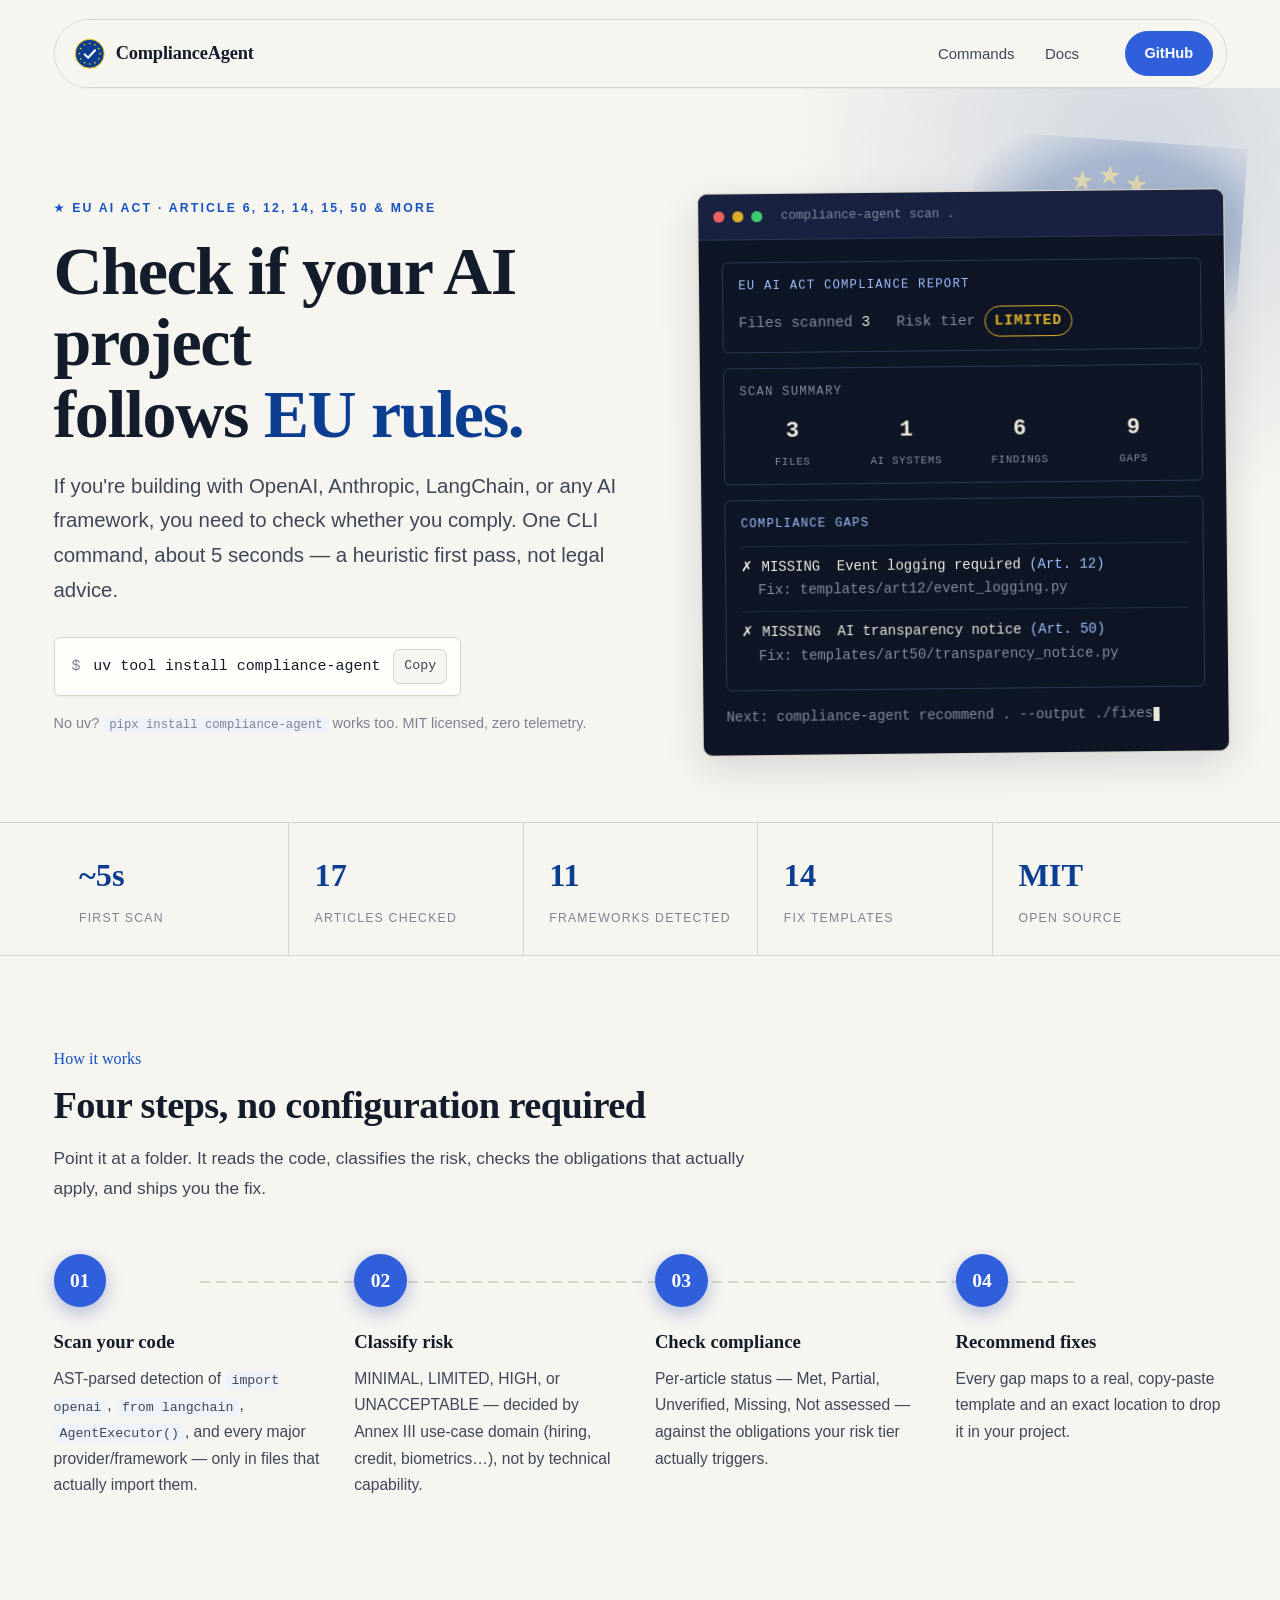
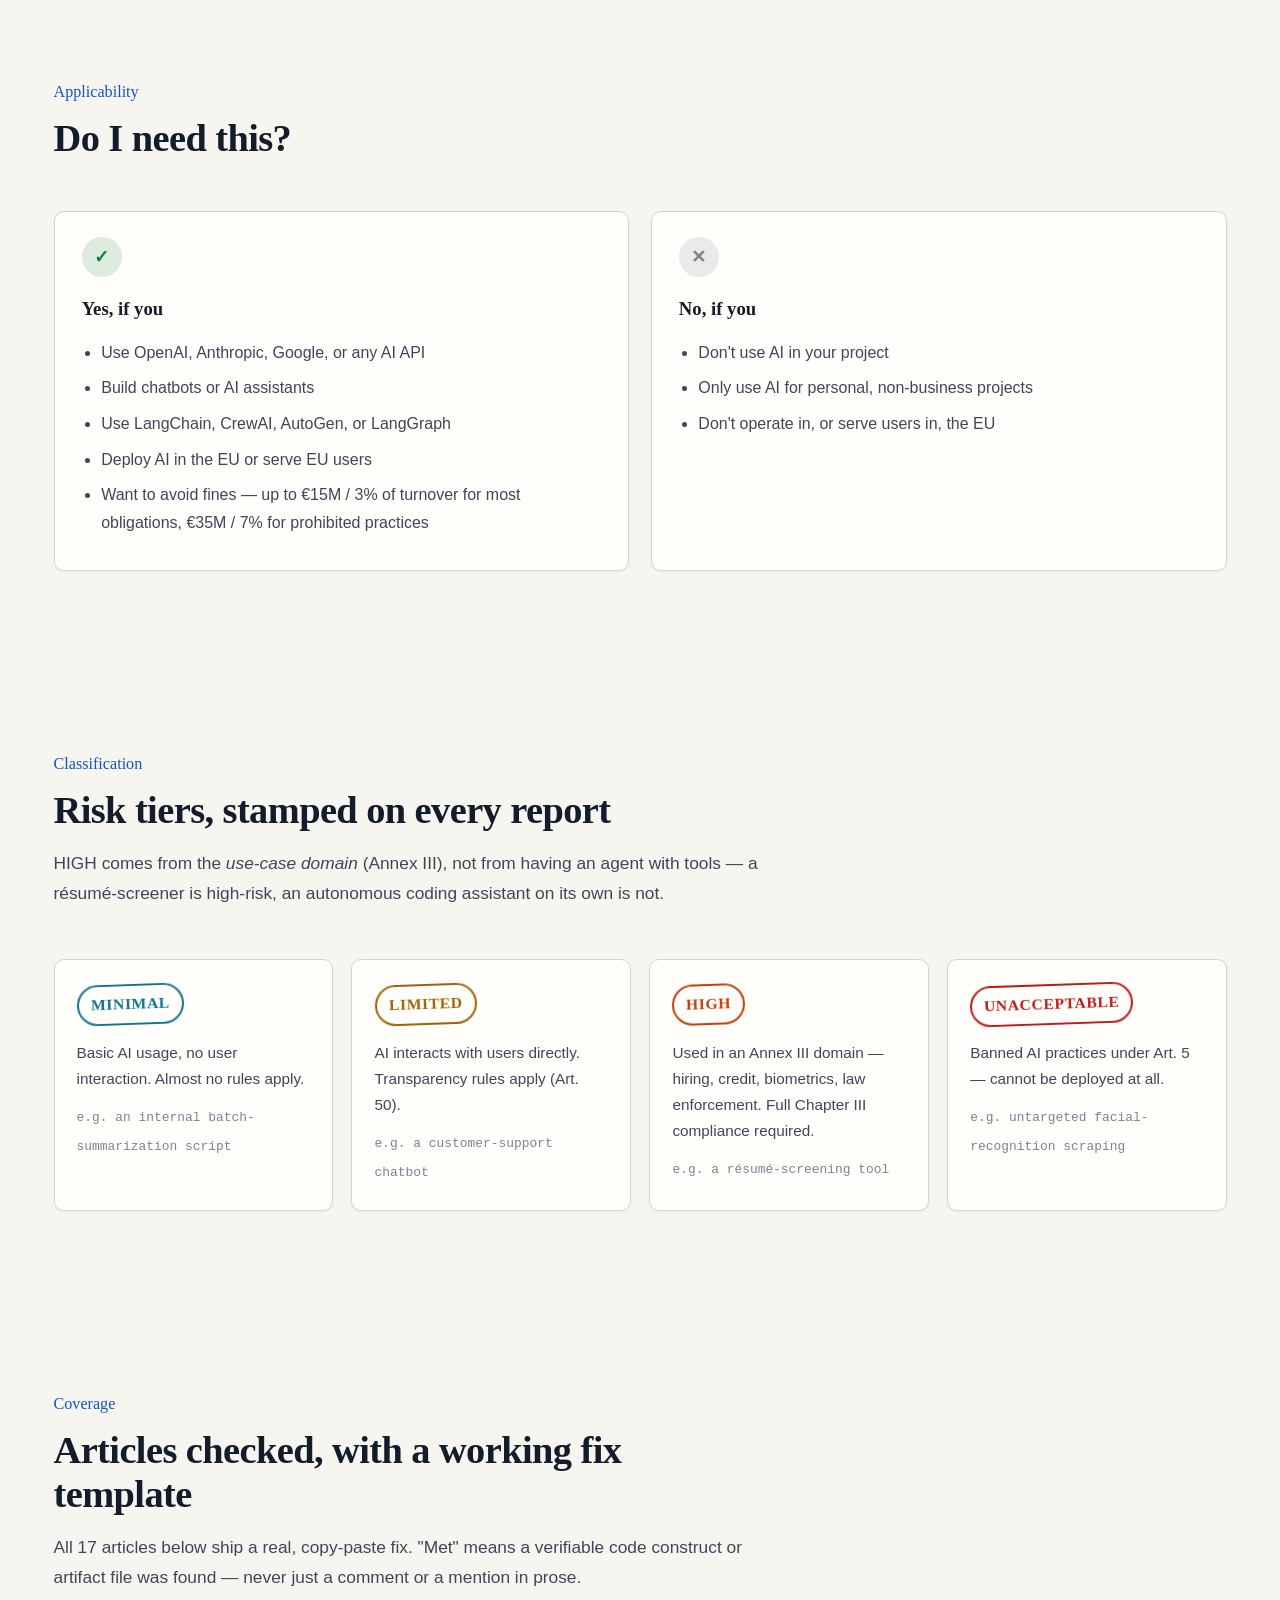
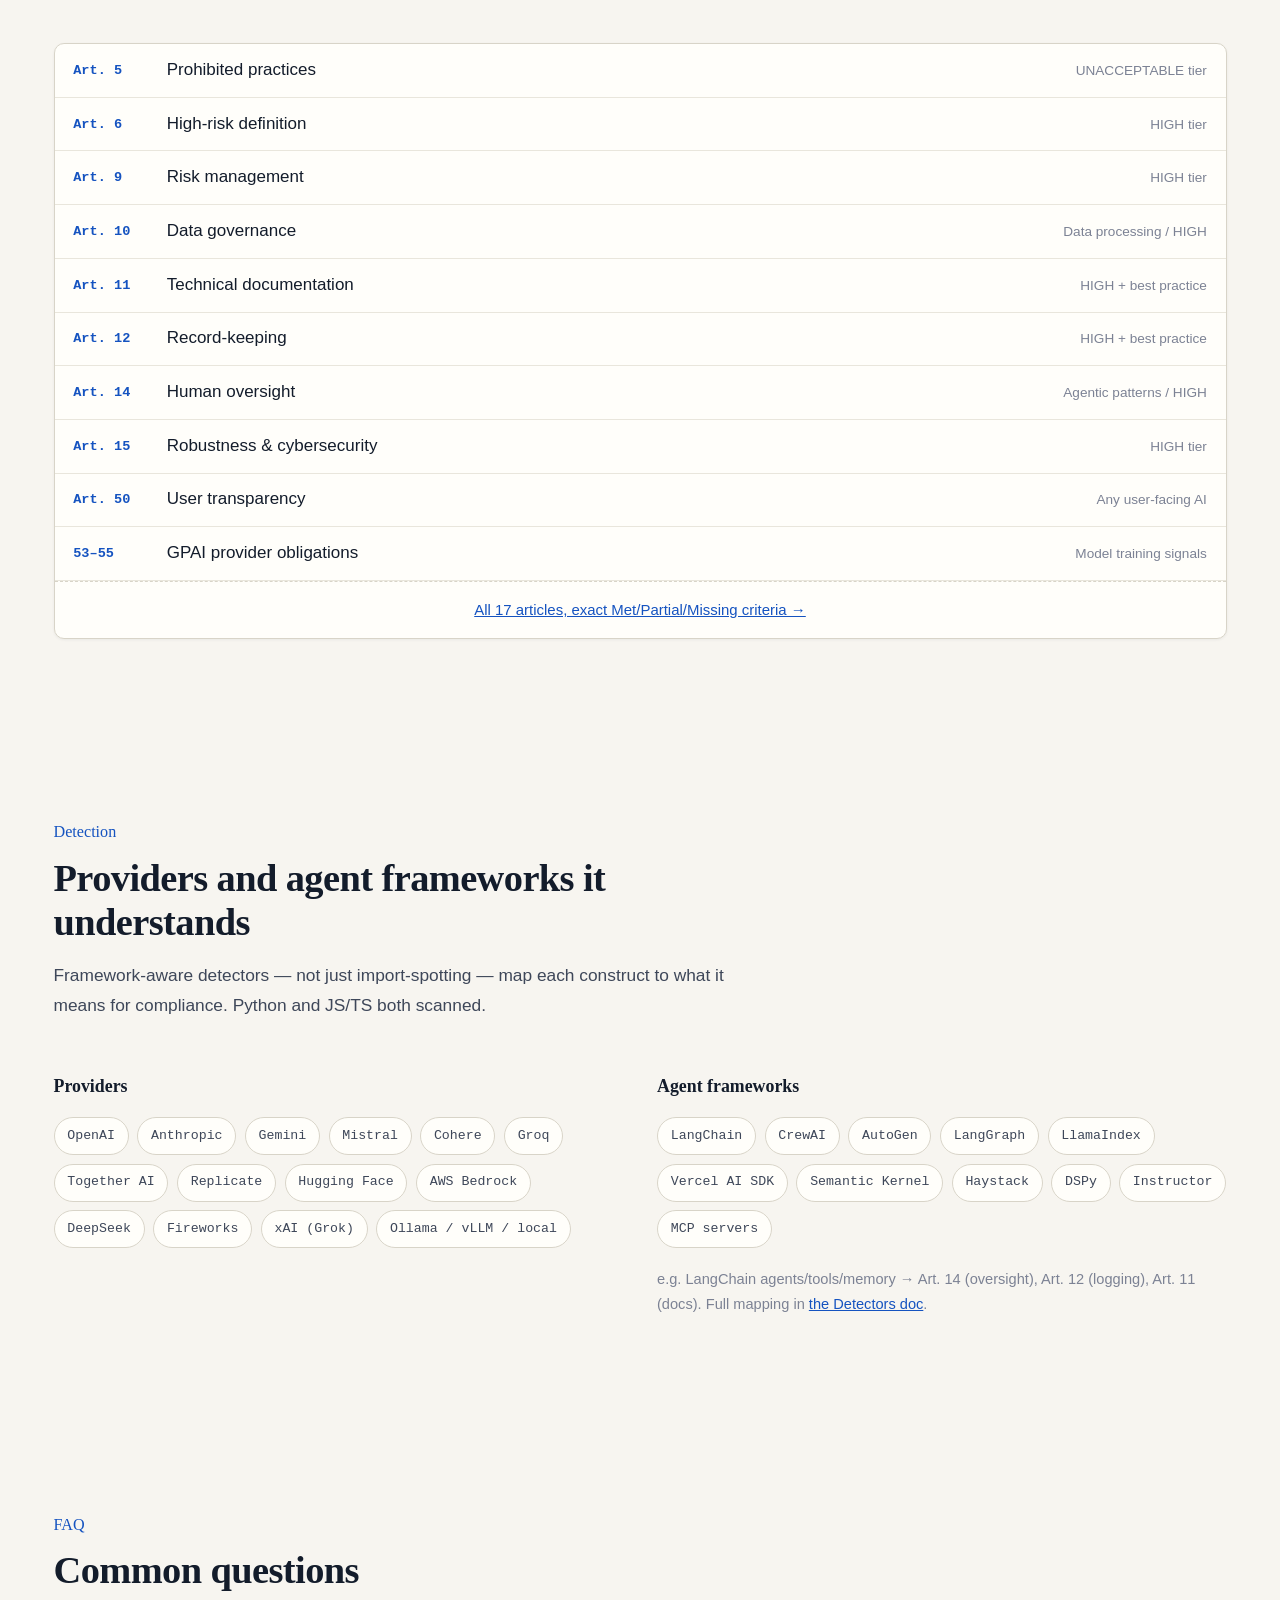
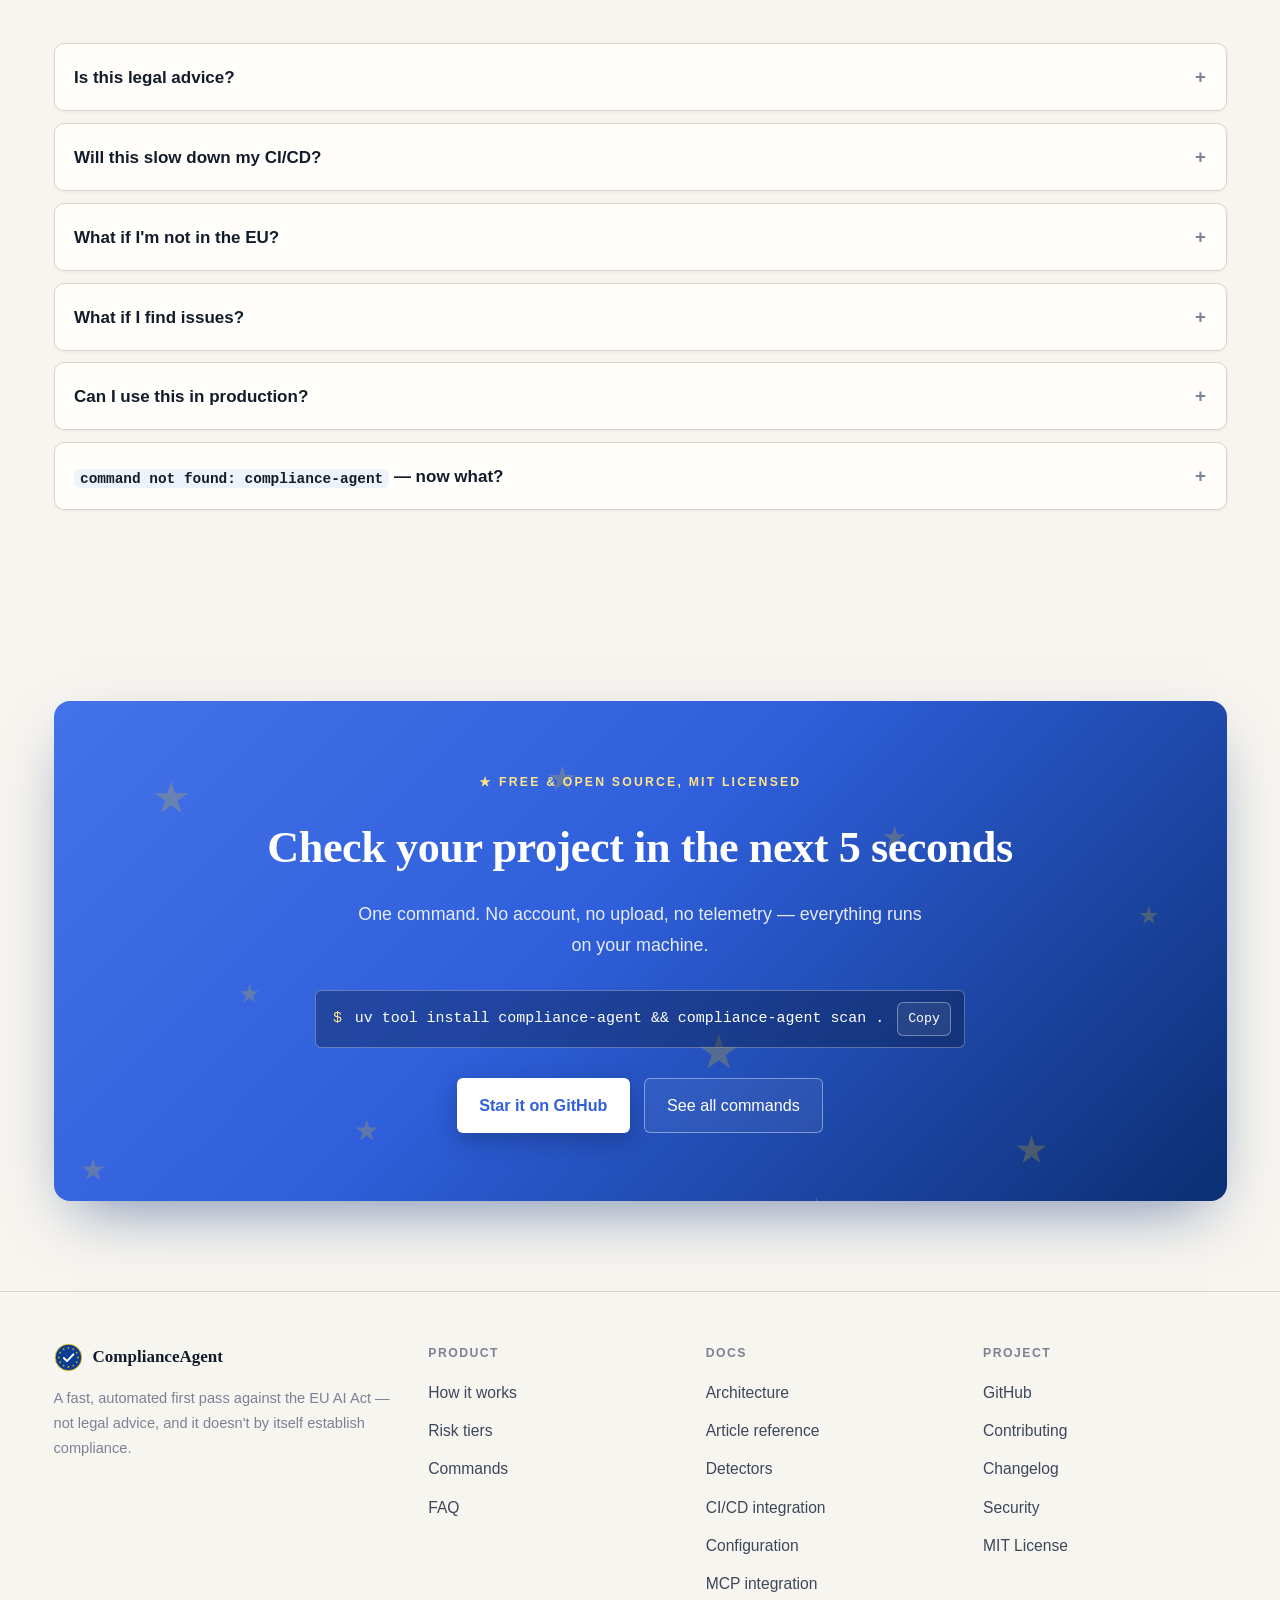
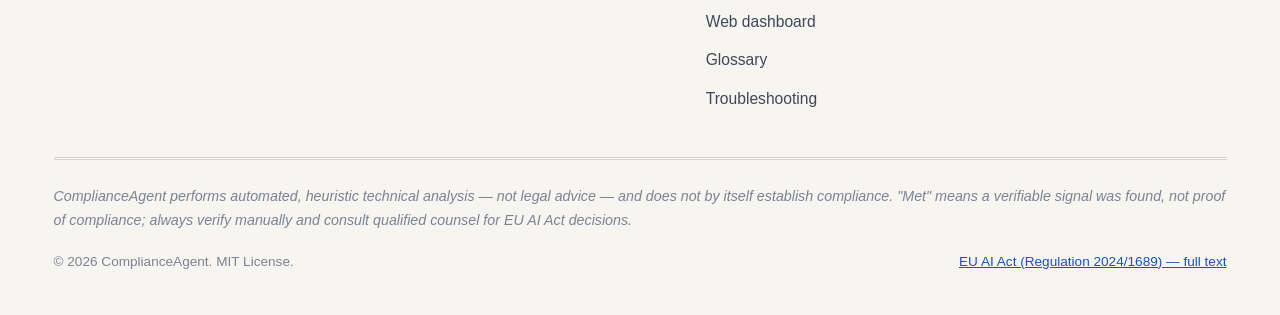
==== commit 64145199: "fix: docs list nesting/numbering, split-card design, nav-cta shape Docs renderer (markdown.js): - Li" ====
--- a/site/index.html
+++ b/site/index.html
@@ -70,6 +70,7 @@
     <div class="nav-links" id="nav-links">
       <a href="#commands" data-navlink="commands">Commands</a>
       <a href="#docs" data-navlink="docs">Docs</a>
+      <a class="nav-link-github" href="https://github.com/latreon/compliance-agent">GitHub</a>
     </div>
     <a class="nav-cta" href="https://github.com/latreon/compliance-agent">GitHub</a>
     <button class="nav-toggle" aria-expanded="false" aria-controls="nav-links" aria-label="Toggle navigation">
@@ -189,6 +190,7 @@
     </div>
     <div class="split reveal">
       <div class="split-card yes">
+        <span class="split-icon" aria-hidden="true">&#10003;</span>
         <h3>Yes, if you</h3>
         <ul>
           <li>Use OpenAI, Anthropic, Google, or any AI API</li>
@@ -200,6 +202,7 @@
         </ul>
       </div>
       <div class="split-card no">
+        <span class="split-icon" aria-hidden="true">&#10005;</span>
         <h3>No, if you</h3>
         <ul>
           <li>Don't use AI in your project</li>
--- a/site/assets/styles.css
+++ b/site/assets/styles.css
@@ -253,11 +253,18 @@
 }
 .nav-links a:hover { color: var(--ink); background: color-mix(in srgb, var(--ink) 5%, transparent); }
 .nav-links a.active { color: var(--blue-bright); font-weight: 600; background: var(--blue-wash); }
+/* Duplicate of .nav-cta, shown only inside the mobile drawer (see the
+   ≤860px query below) — the top-bar GitHub button is dropped there since
+   it never has room; this keeps GitHub reachable from the mobile nav. */
+.nav-link-github { display: none; }
 .nav-cta {
   position: relative;
   display: inline-flex; align-items: center; gap: 0.5rem; flex: none;
   background: var(--accent); color: #fff; padding: 0.55rem 1.1rem;
-  border-radius: var(--radius-chip); font-size: 0.86rem; font-weight: 600; text-decoration: none;
+  /* Pill, not --radius-chip — .nav-inner and .nav-links a are both fully
+     rounded (999px), and a small-radius rectangle was the one squared-off
+     shape inside an otherwise all-pill nav bar. */
+  border-radius: 999px; font-size: 0.86rem; font-weight: 600; text-decoration: none;
   border: 1px solid var(--accent); transition: transform 220ms var(--ease), box-shadow 220ms var(--ease), background 220ms;
 }
 .nav-cta:hover { background: var(--accent-hover); border-color: var(--accent-hover); transform: translateY(-1px); box-shadow: 0 6px 16px var(--accent-shadow); }
@@ -304,6 +311,14 @@
   .nav-links a { padding: 0.85rem 1rem; border-radius: var(--radius-chip); font-size: 1rem; }
   .nav-links a.active { background: var(--blue-wash); }
   .nav-toggle { display: inline-flex; }
+  /* Brand + full "GitHub" button + hamburger never fit one row below this
+     width — nav-word was clipping to an ellipsis to make room. GitHub now
+     lives inside the drawer (.nav-links) instead, so drop the top-bar CTA. */
+  .nav-cta { display: none; }
+  .nav-link-github {
+    display: block; margin-top: 0.4rem; padding-top: 0.9rem;
+    border-top: 1px solid var(--rule); color: var(--accent); font-weight: 600;
+  }
 }
 
 /* ---------- hero ---------- */
@@ -333,7 +348,6 @@
 .hero-copy > .eyebrow { animation-delay: 40ms; }
 .hero-copy > .hero-title { animation-delay: 120ms; }
 .hero-copy > .hero-sub { animation-delay: 220ms; }
-.hero-copy > .hero-actions { animation-delay: 320ms; }
 .hero-copy > .install-line { animation-delay: 400ms; }
 .hero-copy > .hero-note { animation-delay: 460ms; }
 @keyframes hero-in { from { opacity: 0; transform: translateY(16px); } to { opacity: 1; transform: none; } }
@@ -369,7 +383,6 @@
 .hero-title em { font-style: normal; color: var(--blue); }
 .hero-sub { font-size: clamp(1.02rem, 1.6vw, 1.2rem); color: var(--ink-soft); max-width: 34rem; margin: 0 0 1.75rem; }
 
-.hero-actions { display: flex; flex-wrap: wrap; gap: 0.85rem; margin-bottom: 1.6rem; }
 .btn {
   font: inherit; cursor: pointer; border-radius: var(--radius-chip); text-decoration: none;
   padding: 0.75rem 1.3rem; border: 1px solid var(--rule);
@@ -503,8 +516,17 @@
   transition: transform 240ms var(--ease), box-shadow 240ms var(--ease);
 }
 .split-card:hover { transform: translateY(-4px); box-shadow: var(--shadow-lg); }
-.split-card.yes { border-left: 3px solid var(--ok); }
-.split-card.no { border-left: 3px solid var(--ink-faint); }
+/* A colored left border read as a generic "alert box" — doesn't belong
+   next to the tier stamps and step numbers this page already uses to mark
+   a verdict. A round badge (same shape/weight as .step-no) does the same
+   job as a mark you scan for, not a rule you notice peripherally. */
+.split-icon {
+  display: flex; align-items: center; justify-content: center;
+  width: 2.35rem; height: 2.35rem; border-radius: 50%; flex: none;
+  font-size: 1.05rem; font-weight: 700; margin-bottom: 0.9rem;
+}
+.split-card.yes .split-icon { background: color-mix(in srgb, var(--ok) 15%, transparent); color: var(--ok); }
+.split-card.no .split-icon { background: color-mix(in srgb, var(--ink-faint) 16%, transparent); color: var(--ink-faint); }
 .split-card h3 { font-family: var(--serif); margin: 0 0 0.85rem; font-size: 1.1rem; }
 .split-card ul { margin: 0; padding-left: 1.15rem; color: var(--ink-soft); font-size: 0.94rem; }
 .split-card li { margin-bottom: 0.5rem; }
@@ -823,7 +845,13 @@
 .docs-content p { margin: 0 0 1.15rem; }
 .docs-content ul, .docs-content ol { margin: 0 0 1.15rem; padding-left: 1.4rem; }
 .docs-content li { margin-bottom: 0.5rem; }
+.docs-content li::marker { color: var(--ink-faint); }
+/* A distinct marker per nesting depth (disc → circle) is the difference
+   between "obviously a sub-point" and "just more indentation" at a glance —
+   several docs (Architecture, Articles) nest a provider/framework list
+   under each pipeline step or obligation. */
 .docs-content li > ul, .docs-content li > ol { margin: 0.5rem 0 0; }
+.docs-content li > ul { list-style-type: circle; }
 .docs-content a { color: var(--blue-bright); text-underline-offset: 0.15em; }
 .docs-content a:hover { text-decoration-thickness: 2px; }
 .docs-content .code-block code { background: none; padding: 0; color: inherit; font-size: inherit; }
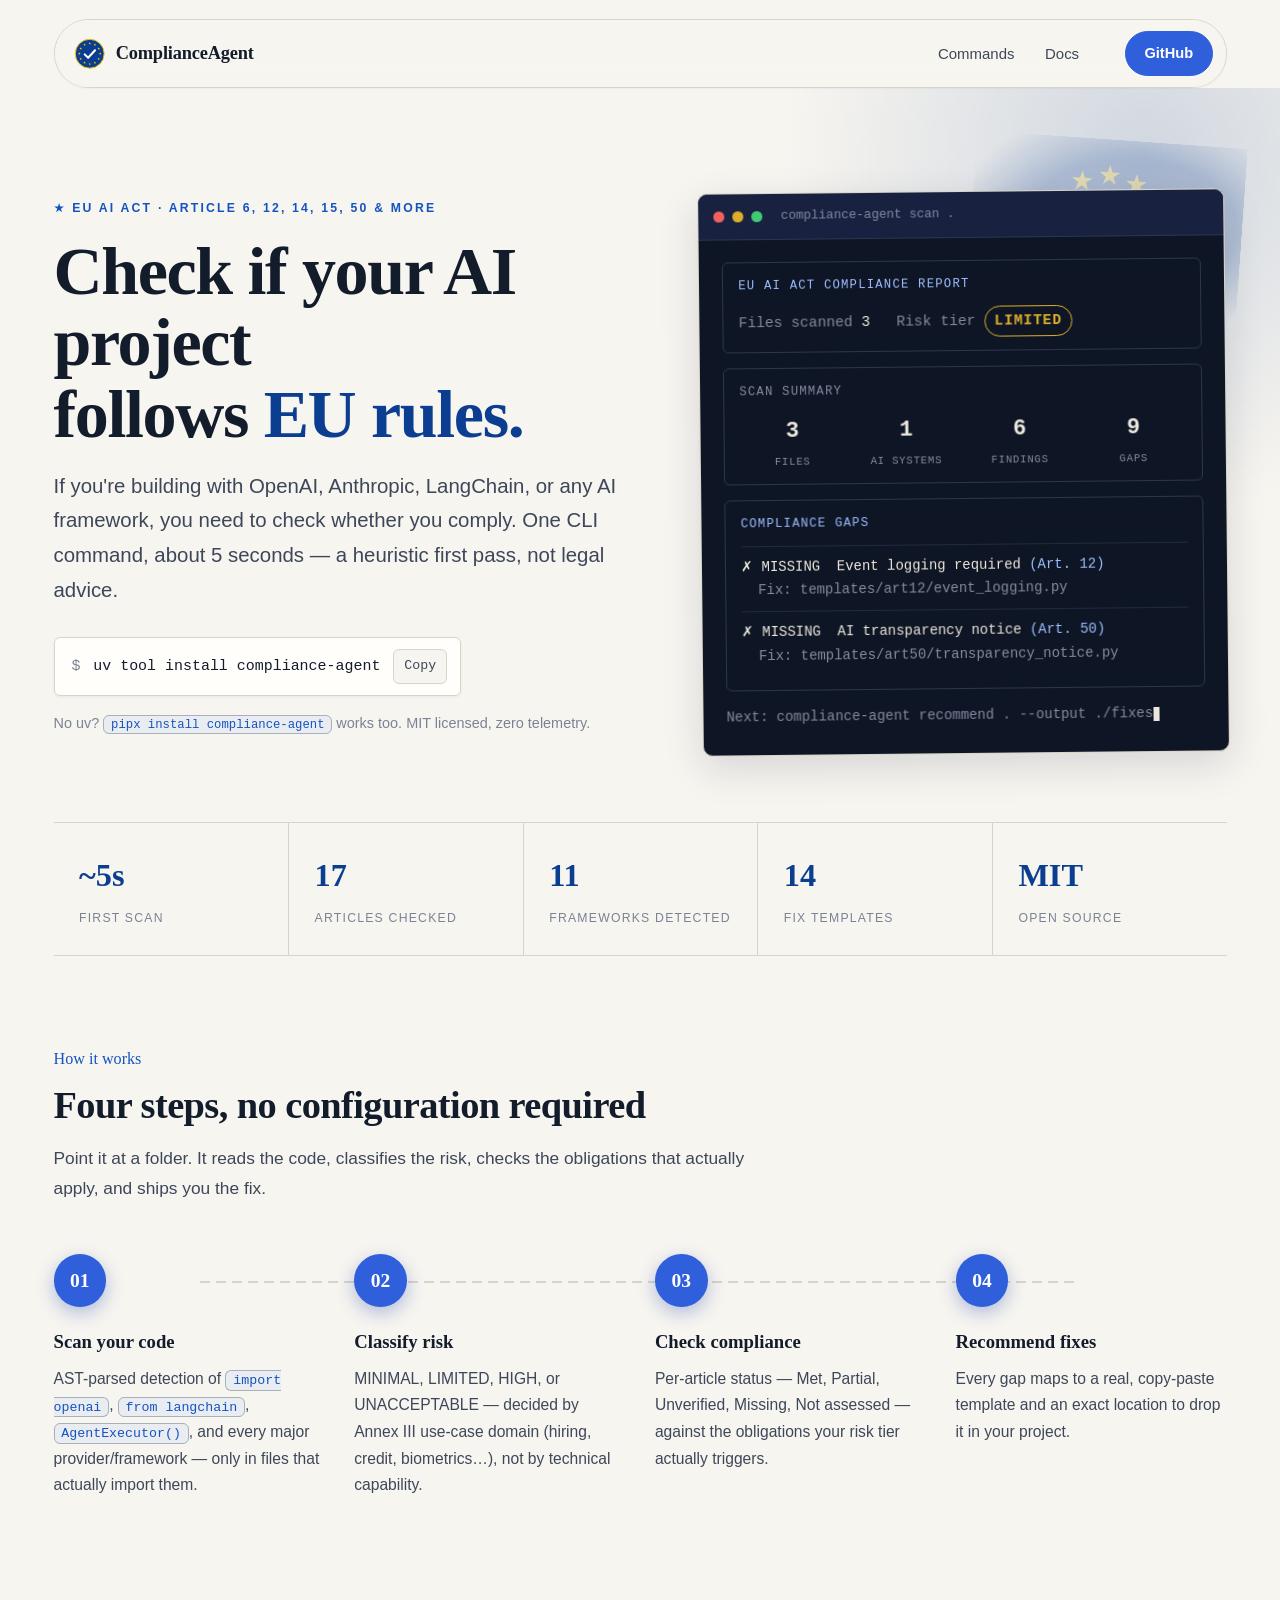
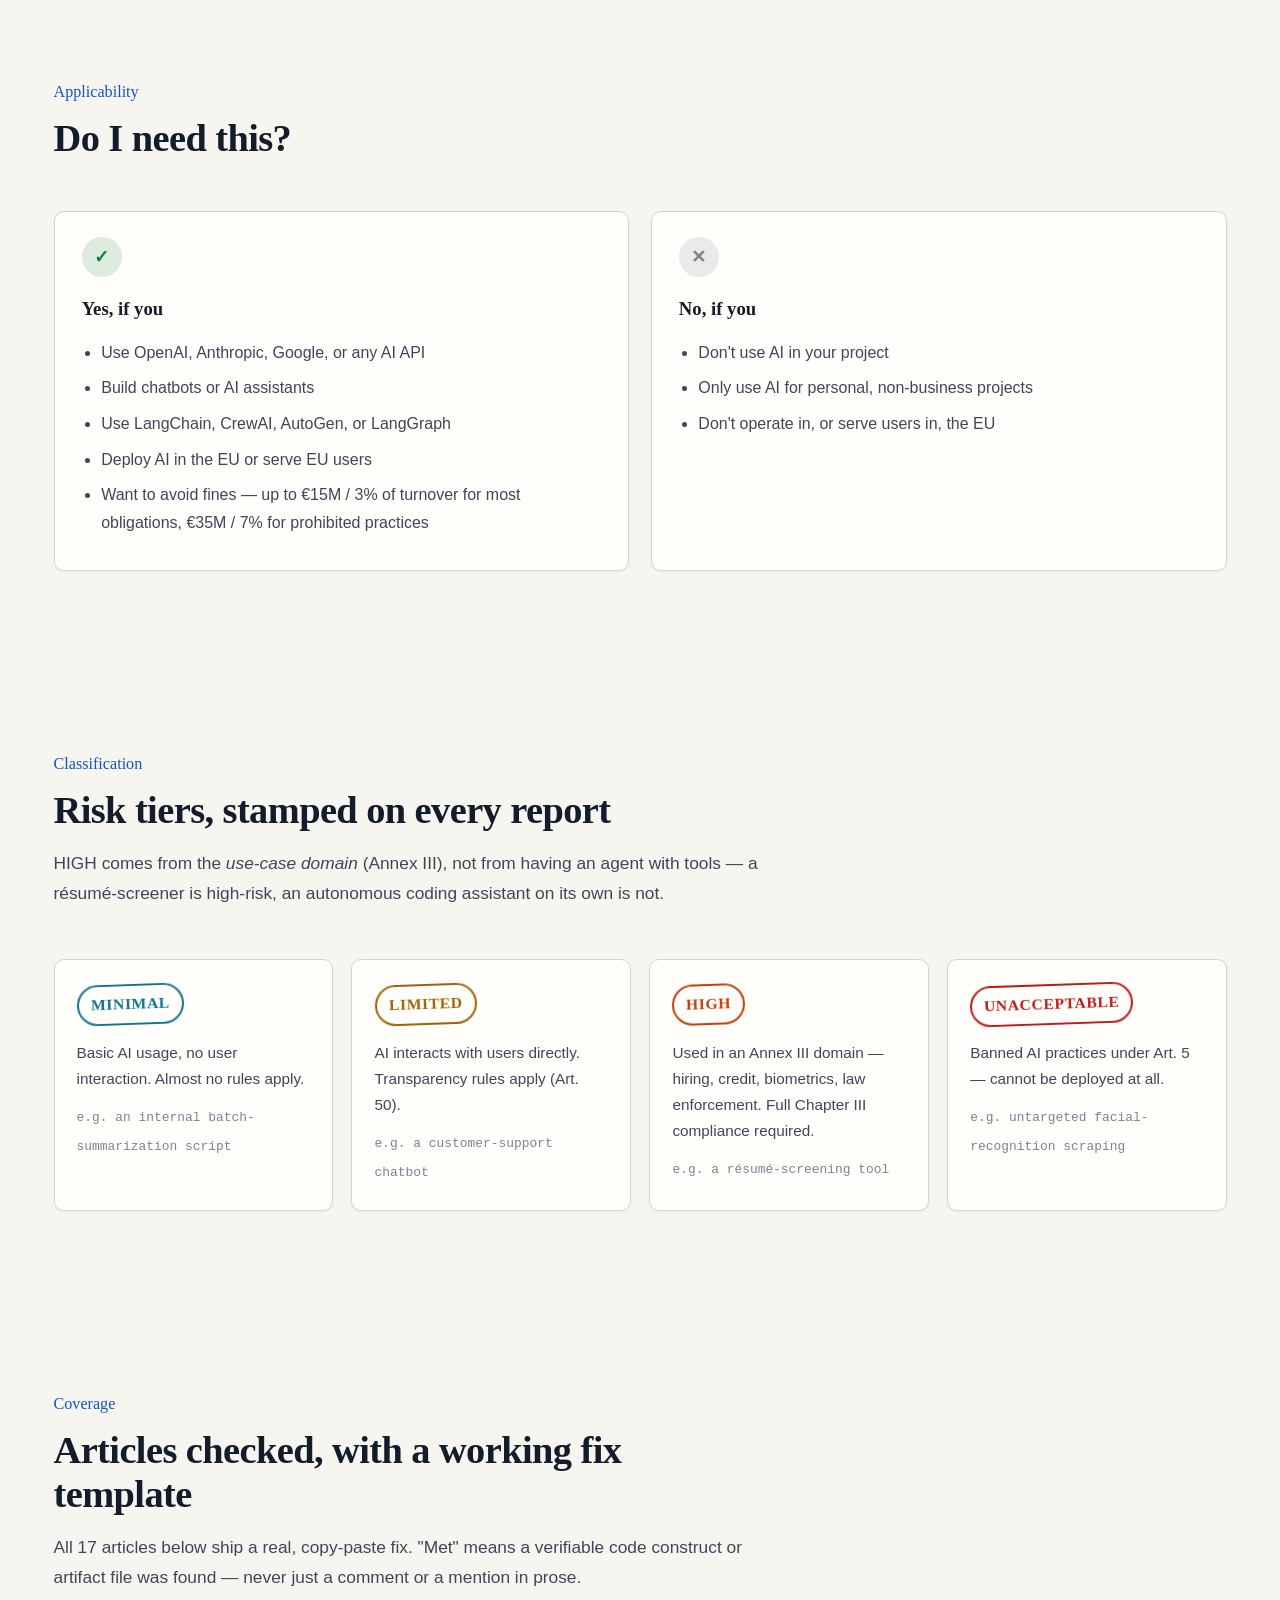
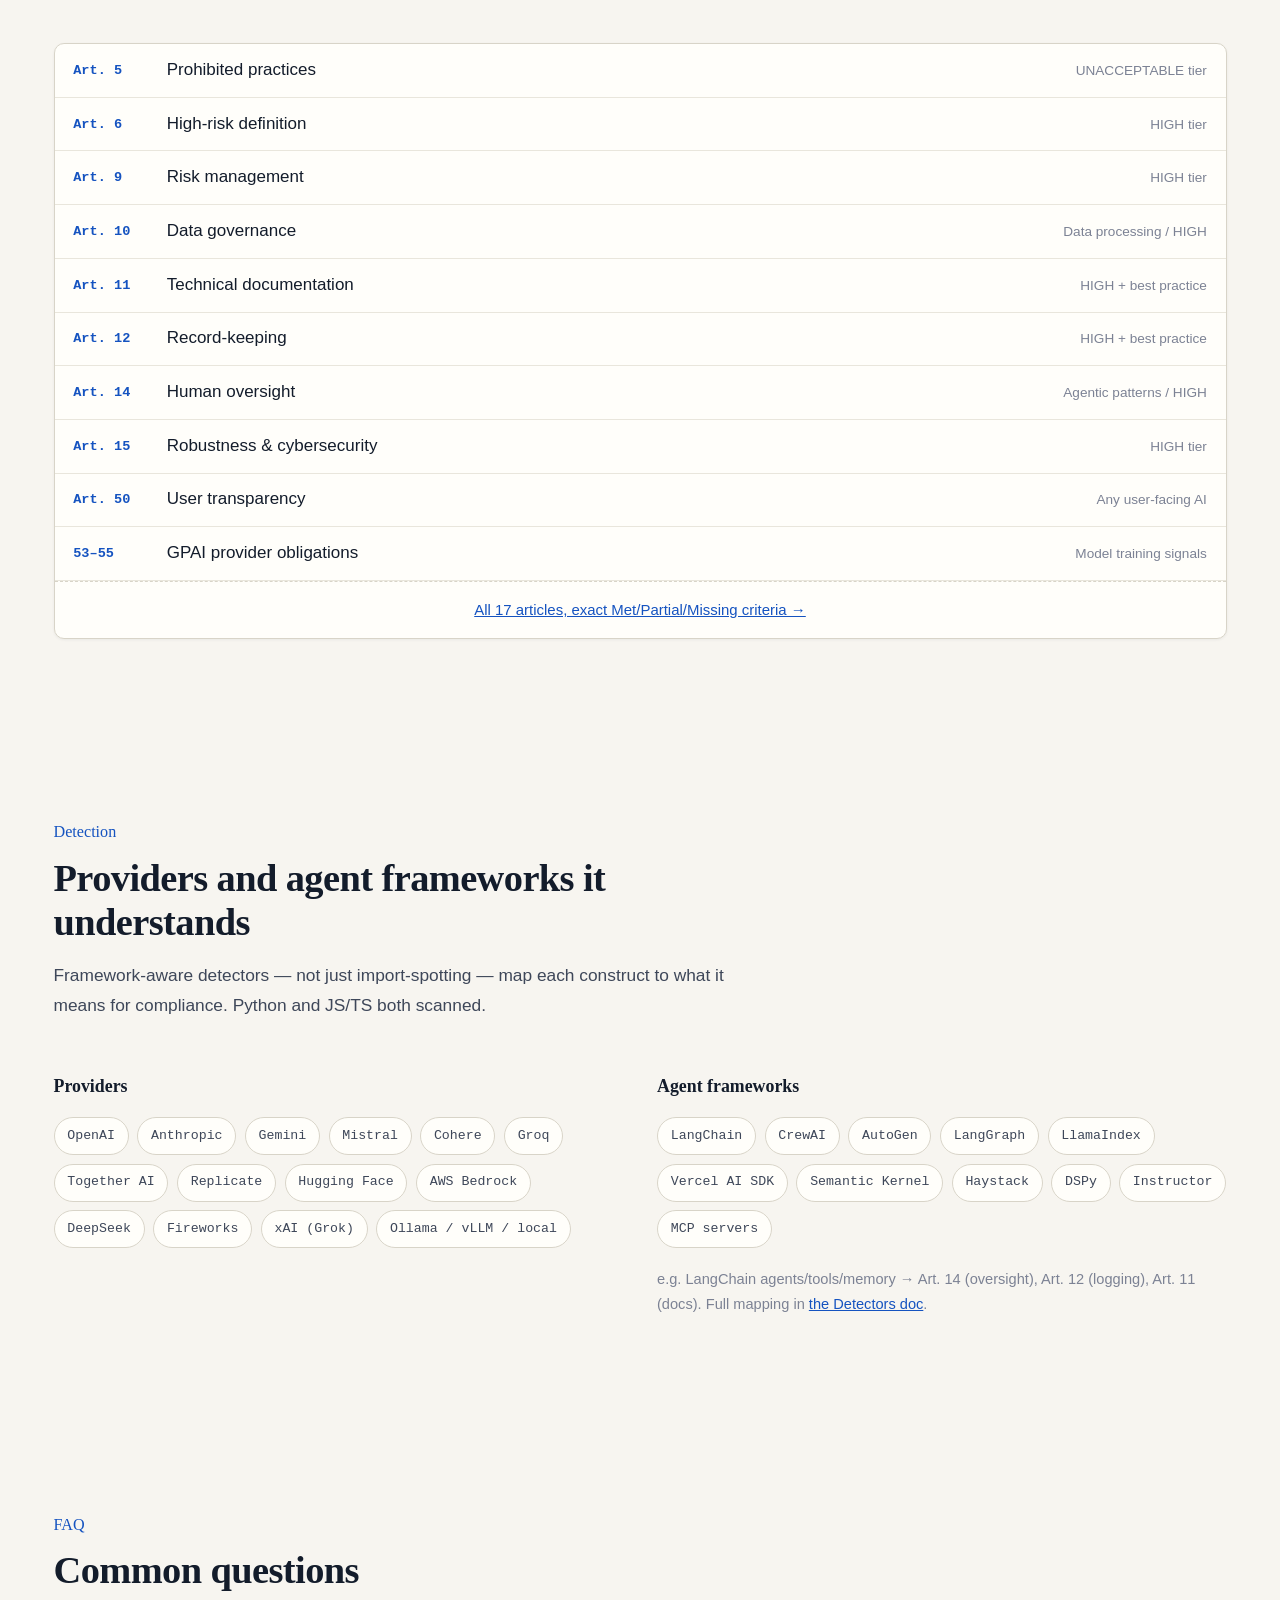
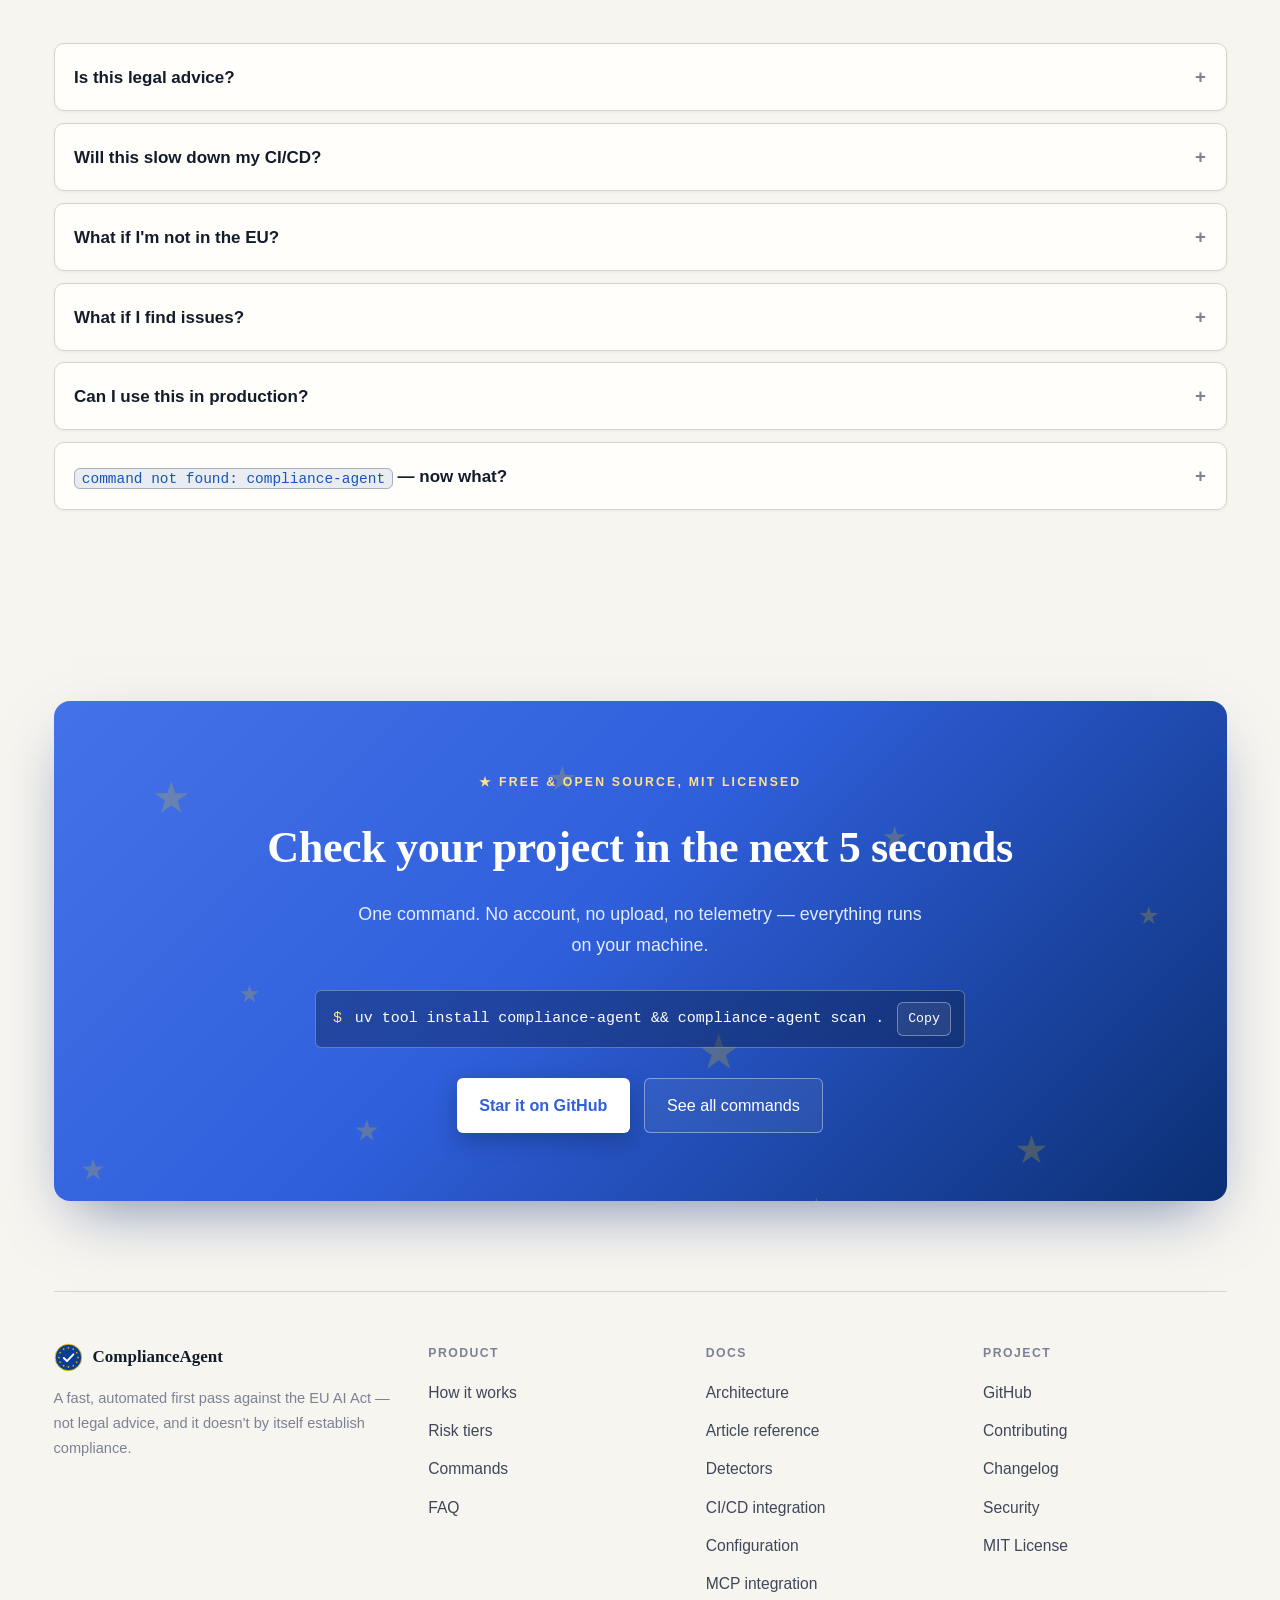
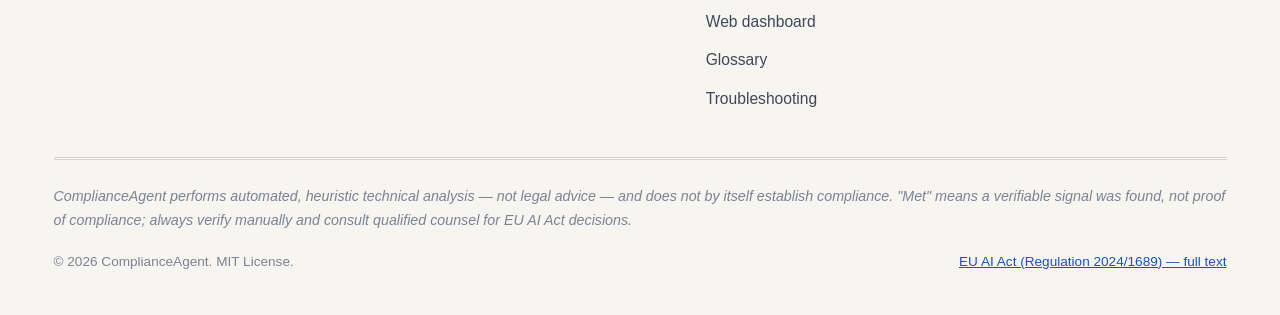
==== commit 16ca7da6: "fix: align stats strip and footer borders to the same width as nav and every section The metric stri" ====
--- a/site/index.html
+++ b/site/index.html
@@ -133,7 +133,7 @@
 
 <!-- ============ STAT STRIP ============ -->
 <section class="stats reveal" aria-label="At a glance">
-  <div class="wrap stats-grid">
+  <div class="stats-grid">
     <div class="stat"><div class="value">~5s</div><div class="label">First scan</div></div>
     <div class="stat"><div class="value" data-count="17">0</div><div class="label">Articles checked</div></div>
     <div class="stat"><div class="value" data-count="11">0</div><div class="label">Frameworks detected</div></div>
@@ -621,8 +621,57 @@
         than a fast first pass. Use this to triage before you engage one — not instead of one.</p>
     </div>
     <figure class="figure reveal">
-      <img src="assets/comparison-table.png" alt="Comparison table: ComplianceAgent (open source, free) vs. an independent consultant (€15,000–€80,000/engagement) vs. an enterprise GRC platform (€50,000+/year), across time to first result, what each inspects, CI/CD support, update cadence, legal certainty, and best use case.">
-      <figcaption class="figure-cap">Text version: <a href="https://github.com/latreon/compliance-agent/blob/main/assets/comparison-table.md">assets/comparison-table.md</a></figcaption>
+      <div class="doc-table-wrap compare-table-wrap">
+        <table class="doc-table compare-table">
+          <thead>
+            <tr>
+              <th scope="col">Dimension</th>
+              <th scope="col" class="compare-col-highlight">ComplianceAgent<span class="compare-sub">Open source, free</span></th>
+              <th scope="col">Independent consultant<span class="compare-sub">€15,000–€80,000 / engagement</span></th>
+              <th scope="col">Enterprise GRC platform<span class="compare-sub">€50,000+ / year</span></th>
+            </tr>
+          </thead>
+          <tbody>
+            <tr>
+              <th scope="row">Time to first result</th>
+              <td class="compare-col-highlight">~5 seconds — one CLI command against your repo</td>
+              <td>2–6 weeks — scoping, interviews, drafted report</td>
+              <td>Weeks–months — procurement, then onboarding</td>
+            </tr>
+            <tr>
+              <th scope="row">What it inspects</th>
+              <td class="compare-col-highlight">Your actual code: AI imports, agent loops, logging, disclosure text, docs on disk</td>
+              <td>Your organization: contracts, processes, interviews, actual code on request</td>
+              <td>Your policies: questionnaires, risk registers, vendor attestations</td>
+            </tr>
+            <tr>
+              <th scope="row">Runs in CI/CD</th>
+              <td class="compare-col-highlight"><span class="compare-pill compare-pill-yes">Yes</span>SARIF, GitHub Action, <code>--fail-on</code> gate</td>
+              <td><span class="compare-pill compare-pill-no">No</span>point-in-time report, not a pipeline check</td>
+              <td><span class="compare-pill compare-pill-some">Sometimes</span>a few offer API/webhook integrations</td>
+            </tr>
+            <tr>
+              <th scope="row">Update cadence</th>
+              <td class="compare-col-highlight">Every release, as obligations phase in through 2027</td>
+              <td>Per engagement — a snapshot, not continuous</td>
+              <td>Vendor's roadmap, typically quarterly</td>
+            </tr>
+            <tr>
+              <th scope="row">Legal certainty</th>
+              <td class="compare-col-highlight"><span class="compare-pill compare-pill-none">None claimed</span>heuristic first pass — always verify manually</td>
+              <td><span class="compare-pill compare-pill-yes">High</span>a named professional stands behind the finding</td>
+              <td><span class="compare-pill compare-pill-some">Medium</span>policy coverage, not a legal opinion</td>
+            </tr>
+            <tr>
+              <th scope="row">Best for</th>
+              <td class="compare-col-highlight">Catching obvious gaps <em>before</em> they reach a lawyer's desk</td>
+              <td>High-risk systems, board sign-off, regulatory inquiries</td>
+              <td>Org-wide policy tracking across many systems and vendors</td>
+            </tr>
+          </tbody>
+        </table>
+      </div>
+      <figcaption class="figure-cap">ComplianceAgent is a static-analysis first pass, not legal advice, and does not by itself establish compliance. Use it to triage before you engage a consultant — not instead of one. Source: <a href="https://github.com/latreon/compliance-agent/blob/main/assets/comparison-table.md">assets/comparison-table.md</a></figcaption>
     </figure>
   </div>
 </section>
--- a/site/assets/styles.css
+++ b/site/assets/styles.css
@@ -143,7 +143,13 @@
    (hero note, FAQ answers, tab captions, step text…), not just docs
    content. Contexts inside a dark code panel (.code-block code) reset this
    back to plain text further down, since a chip-on-a-chip would double up. */
-code { font-family: var(--mono); font-size: 0.85em; background: var(--blue-wash); padding: 0.1rem 0.35rem; border-radius: var(--radius-chip); }
+code {
+  font-family: var(--mono); font-size: 0.85em; font-weight: 500;
+  background: color-mix(in srgb, var(--blue) 9%, var(--surface));
+  border: 1px solid color-mix(in srgb, var(--blue) 24%, var(--rule));
+  color: var(--blue-bright);
+  padding: 0.1rem 0.4rem; border-radius: var(--radius-chip);
+}
 /* One focus-ring language everywhere — before this, only .btn had an
    explicit outline and everything else (nav links, tabs, FAQ summaries,
    docs sidebar, copy buttons…) fell back to whatever the browser's default
@@ -342,7 +348,7 @@
   display: grid; grid-template-columns: minmax(0, 1.05fr) minmax(0, 0.95fr);
   gap: clamp(2rem, 5vw, 4rem); align-items: center;
 }
-@media (max-width: 980px) { .hero-grid { grid-template-columns: 1fr; } }
+@media (max-width: 980px) { .hero-grid { grid-template-columns: minmax(0, 1fr); } }
 
 .hero-copy > * { animation: hero-in 760ms var(--ease) both; }
 .hero-copy > .eyebrow { animation-delay: 40ms; }
@@ -445,7 +451,7 @@
 .tblock-head { font-size: 0.72rem; letter-spacing: 0.1em; text-transform: uppercase; color: var(--dark-blue-bright); margin-bottom: 0.65rem; }
 .tblock-head.dim { color: var(--dark-text-dim); }
 .tblock-row { font-size: 0.86rem; }
-.ttiles { display: grid; grid-template-columns: repeat(4, 1fr); gap: 0.5rem; }
+.ttiles { display: grid; grid-template-columns: repeat(4, minmax(0, 1fr)); gap: 0.5rem; }
 .ttiles div { text-align: center; }
 .ttiles b { display: block; font-size: 1.3rem; color: var(--dark-text); }
 .ttiles small { display: block; font-size: 0.62rem; letter-spacing: 0.08em; text-transform: uppercase; color: var(--dark-text-dim); margin-top: 0.15rem; }
@@ -454,13 +460,34 @@
 
 /* ---------- metric strip ---------- */
 
-.stats { border-top: 1px solid var(--rule); border-bottom: 1px solid var(--rule); }
-.stats-grid { display: grid; grid-template-columns: repeat(auto-fit, minmax(9.5rem, 1fr)); }
+/* .stats takes .nav's own box formula (max-width + auto margin + the same
+   horizontal clamp) so .stats-grid — an ordinary block-level child, width:
+   auto — fills exactly that already-padded content box and picks up its
+   border there, the same way .nav-inner fills .nav's padded content box.
+   The border can't live on .stats itself: a border paints at an element's
+   OWN edge, outside its padding, so putting it on the padded parent (or
+   on a nested .wrap, which has the identical problem) still draws it at
+   the full viewport width below the ~1258px max-width — padding moves
+   content inward, not the border. Only a child that actually occupies the
+   inset content box, like .stats-grid or .nav-inner, paints a border in
+   the right place at every viewport width. */
+.stats { max-width: var(--wrap); margin: 0 auto; padding: 0 clamp(1.25rem, 4vw, 2.5rem); }
+.stats-grid { display: grid; grid-template-columns: repeat(auto-fit, minmax(9.5rem, 1fr)); border-top: 1px solid var(--rule); border-bottom: 1px solid var(--rule); }
 .stat { padding: 1.5rem clamp(1rem, 2vw, 1.5rem); border-left: 1px solid var(--rule); }
 .stat:first-child { border-left: none; }
 .stat .value { font-family: var(--serif); font-size: 1.9rem; font-weight: 600; color: var(--blue); }
 .stat .label { font-size: 0.72rem; letter-spacing: 0.1em; text-transform: uppercase; color: var(--ink-faint); margin-top: 0.3rem; }
-@media (max-width: 760px) { .stat { border-left: none; border-top: 1px solid var(--rule); } .stat:first-child { border-top: none; } }
+/* 900px, not 760px: repeat(auto-fit, minmax(9.5rem,1fr)) already renders 5
+   even columns above ~860px content width, but between that and 760px it
+   was quietly dropping to 3-4 columns — leaving the 5th stat ("MIT")
+   orphaned alone on its own row with a wide gap beside it. Stacking to a
+   single column earlier, before auto-fit ever gets a chance to split
+   unevenly, is what the border-top treatment below already assumed. */
+@media (max-width: 900px) {
+  .stats-grid { grid-template-columns: minmax(0, 1fr); }
+  .stat { border-left: none; border-top: 1px solid var(--rule); }
+  .stat:first-child { border-top: none; }
+}
 
 /* ---------- section chrome ---------- */
 
@@ -480,7 +507,7 @@
 
 .steps {
   position: relative;
-  display: grid; grid-template-columns: repeat(4, 1fr); gap: 1.75rem;
+  display: grid; grid-template-columns: repeat(4, minmax(0, 1fr)); gap: 1.75rem;
 }
 .steps::before {
   content: ""; position: absolute; top: 1.55rem; left: 12.5%; right: 12.5%; height: 2px;
@@ -499,17 +526,17 @@
 .step h3 { font-family: var(--serif); font-size: 1.1rem; margin: 1.1rem 0 0.5rem; }
 .step p { margin: 0; font-size: 0.92rem; color: var(--ink-soft); }
 @media (max-width: 860px) {
-  .steps { grid-template-columns: 1fr 1fr; row-gap: 2.25rem; }
+  .steps { grid-template-columns: minmax(0, 1fr) minmax(0, 1fr); row-gap: 2.25rem; }
   .steps::before { display: none; }
 }
 @media (max-width: 600px) {
-  .steps { grid-template-columns: 1fr; }
+  .steps { grid-template-columns: minmax(0, 1fr); }
 }
 
 /* ---------- need-this split ---------- */
 
-.split { display: grid; grid-template-columns: 1fr 1fr; gap: 1.25rem; }
-@media (max-width: 760px) { .split { grid-template-columns: 1fr; } }
+.split { display: grid; grid-template-columns: minmax(0, 1fr) minmax(0, 1fr); gap: 1.25rem; }
+@media (max-width: 760px) { .split { grid-template-columns: minmax(0, 1fr); } }
 .split-card {
   border-radius: var(--radius-card); padding: 1.5rem 1.6rem; border: 1px solid var(--rule);
   background: var(--surface); box-shadow: var(--shadow);
@@ -533,9 +560,9 @@
 
 /* ---------- tiers ---------- */
 
-.tiers { display: grid; grid-template-columns: repeat(4, 1fr); gap: 1.1rem; }
-@media (max-width: 980px) { .tiers { grid-template-columns: 1fr 1fr; } }
-@media (max-width: 600px) { .tiers { grid-template-columns: 1fr; } }
+.tiers { display: grid; grid-template-columns: repeat(4, minmax(0, 1fr)); gap: 1.1rem; }
+@media (max-width: 980px) { .tiers { grid-template-columns: minmax(0, 1fr) minmax(0, 1fr); } }
+@media (max-width: 600px) { .tiers { grid-template-columns: minmax(0, 1fr); } }
 .tier-card {
   border: 1px solid var(--rule); border-radius: var(--radius-card); background: var(--surface);
   padding: 1.4rem 1.3rem; box-shadow: var(--shadow);
@@ -554,8 +581,8 @@
 
 /* ---------- frameworks ---------- */
 
-.fw-groups { display: grid; grid-template-columns: 1fr 1fr; gap: 2rem; }
-@media (max-width: 760px) { .fw-groups { grid-template-columns: 1fr; } }
+.fw-groups { display: grid; grid-template-columns: minmax(0, 1fr) minmax(0, 1fr); gap: 2rem; }
+@media (max-width: 760px) { .fw-groups { grid-template-columns: minmax(0, 1fr); } }
 .fw-groups h3 { font-family: var(--serif); font-size: 1.05rem; margin: 0 0 0.9rem; }
 .chip-row { display: flex; flex-wrap: wrap; gap: 0.5rem; }
 .fw-chip {
@@ -597,14 +624,22 @@
 .tab-btn {
   font: inherit; cursor: pointer; border: 1px solid var(--rule); background: var(--surface);
   color: var(--ink-soft); padding: 0.55rem 1.05rem; border-radius: var(--radius-chip);
-  font-size: 0.86rem; font-weight: 500; box-shadow: var(--shadow);
+  font-size: 0.86rem; font-weight: 500; box-shadow: none;
   transition: background 180ms, color 180ms, border-color 180ms, transform 180ms, box-shadow 180ms;
 }
 .tab-btn:hover { color: var(--ink); border-color: var(--ink-faint); transform: translateY(-1px); }
+/* Solid --accent fill, not --dark-bg: the code panel below is a fixed dark
+   surface in BOTH themes (see the --dark-* palette note up top), so in dark
+   mode a --dark-bg-filled "selected" tab sat almost flush with the page
+   around it — nearly unreadable as selected. --accent (like .nav-cta and
+   .step-no) is never redefined for dark mode specifically so it reads as a
+   confident, unmistakable fill against either theme's own surface color. */
 .tab-btn[aria-selected="true"] {
-  background: var(--dark-bg); color: var(--dark-text); border-color: var(--dark-bg);
-  font-weight: 600; border-radius: var(--radius-chip) var(--radius-chip) 0 0; box-shadow: none;
-}
+  background: var(--accent); color: #fff; border-color: var(--accent);
+  font-weight: 700; border-radius: var(--radius-chip) var(--radius-chip) 0 0;
+  box-shadow: 0 4px 14px var(--accent-shadow);
+}
+.tab-btn[aria-selected="true"]:hover { transform: none; }
 .tab-panel { display: none; }
 .tab-panel.active { display: block; animation: tab-in 320ms var(--ease); }
 @keyframes tab-in { from { opacity: 0; transform: translateY(6px); } to { opacity: 1; transform: none; } }
@@ -652,14 +687,14 @@
   scrollbar-width: none; -ms-overflow-style: none;
 }
 .code-block::-webkit-scrollbar { display: none; }
-.code-block code { background: none; padding: 0; color: inherit; font-size: inherit; }
+.code-block code { background: none; border: none; padding: 0; color: inherit; font-size: inherit; font-weight: inherit; }
 .code-block .c { color: var(--dark-text-dim); }
 
 /* ---------- examples ---------- */
 
-.examples { display: grid; grid-template-columns: repeat(3, 1fr); gap: 1.1rem; }
-@media (max-width: 860px) { .examples { grid-template-columns: 1fr 1fr; } }
-@media (max-width: 600px) { .examples { grid-template-columns: 1fr; } }
+.examples { display: grid; grid-template-columns: repeat(3, minmax(0, 1fr)); gap: 1.1rem; }
+@media (max-width: 860px) { .examples { grid-template-columns: minmax(0, 1fr) minmax(0, 1fr); } }
+@media (max-width: 600px) { .examples { grid-template-columns: minmax(0, 1fr); } }
 .example-card {
   border: 1px solid var(--rule); border-radius: var(--radius-card); background: var(--surface);
   padding: 1.25rem 1.3rem; text-decoration: none; color: inherit; display: block; box-shadow: var(--shadow);
@@ -683,11 +718,46 @@
 }
 .figure img { display: block; width: 100%; height: auto; }
 .figure-cap { padding: 0.9rem 1.1rem; font-size: 0.84rem; color: var(--ink-faint); border-top: 1px solid var(--rule); }
+.figure-cap a { color: var(--blue-bright); }
+
+/* Live, themable comparison table — replaces a static PNG that baked in its
+   own off-brand orange accent and never adapted to dark mode or narrow
+   viewports (illegible once scaled to phone width). Nested flush inside
+   .figure (border: none) the same way [data-tabs] .code-card goes flush
+   inside its own outer card — one frame, not two stacked borders. */
+.compare-table-wrap { border: none; box-shadow: none; border-radius: 0; }
+.compare-table { min-width: 46rem; }
+.compare-sub {
+  display: block; margin-top: 0.3rem; font-family: var(--mono); font-weight: 400;
+  font-size: 0.72rem; text-transform: none; letter-spacing: 0; color: var(--ink-faint);
+}
+.doc-table th[scope="row"] {
+  background: none; text-transform: none; letter-spacing: 0;
+  font-size: 0.9rem; font-weight: 700; color: var(--ink); white-space: nowrap;
+}
+.compare-table .compare-col-highlight { background: var(--blue-wash); border-left: 2px solid var(--accent); border-right: 2px solid var(--accent); }
+.compare-table thead .compare-col-highlight { border-top: 2px solid var(--accent); color: var(--accent); }
+.compare-table tbody tr:last-child .compare-col-highlight { border-bottom: 2px solid var(--accent); }
+.compare-pill {
+  display: inline-block; font-size: 0.66rem; font-weight: 700; letter-spacing: 0.05em;
+  text-transform: uppercase; padding: 0.15rem 0.5rem; border-radius: 999px;
+  margin: 0 0.5rem 0.2rem 0; vertical-align: middle;
+}
+.compare-pill-yes { color: var(--ok); background: color-mix(in srgb, var(--ok) 15%, transparent); }
+.compare-pill-no, .compare-pill-none { color: var(--ink-faint); background: color-mix(in srgb, var(--ink-faint) 14%, transparent); }
+.compare-pill-some { color: var(--tier-limited); background: color-mix(in srgb, var(--tier-limited) 15%, transparent); }
 
 /* ---------- install cards ---------- */
 
-.install-grid { display: grid; grid-template-columns: repeat(2, 1fr); gap: 1.35rem; }
-@media (max-width: 760px) { .install-grid { grid-template-columns: 1fr; } }
+/* minmax(0, 1fr), not bare 1fr: a plain 1fr track's automatic minimum size
+   is its content's min-content width, not 0 — so the "From source" card's
+   long unbroken install command was forcing its whole column wider than
+   the other, blowing the grid (and the section around it) out past .wrap,
+   wider than the nav bar above it. minmax(0, ...) is what actually lets a
+   code block's own overflow-x:auto do its job instead of being overridden
+   by the grid track refusing to shrink below it. */
+.install-grid { display: grid; grid-template-columns: repeat(2, minmax(0, 1fr)); gap: 1.35rem; }
+@media (max-width: 760px) { .install-grid { grid-template-columns: minmax(0, 1fr); } }
 
 .install-card {
   position: relative; border: 1px solid var(--rule); border-radius: var(--radius-card);
@@ -778,9 +848,19 @@
 
 /* ---------- footer ---------- */
 
-.site-footer { padding: 3rem 0 2.5rem; border-top: 1px solid var(--rule); }
-.footer-grid { display: grid; grid-template-columns: 1.4fr 1fr 1fr 1fr; gap: 2rem; margin-bottom: 2rem; }
-@media (max-width: 760px) { .footer-grid { grid-template-columns: 1fr 1fr; } }
+.site-footer { padding-bottom: 2.5rem; }
+/* Border on .footer-grid, not on .site-footer or its .wrap: a <footer> (like
+   a bare <section>) is full viewport width by default, and a .wrap's own
+   border-box is only inset from the viewport edge above its ~1258px
+   max-width — below that it's 100% width, so a border painted on either of
+   those ran edge-to-edge on every screen narrower than that. .footer-grid is
+   a genuine child sitting inside .wrap's padding, so it's already correctly
+   inset at any width, the same way .nav-inner is inset inside .nav. */
+.footer-grid {
+  display: grid; grid-template-columns: minmax(0, 1.4fr) repeat(3, minmax(0, 1fr)); gap: 2rem;
+  margin-bottom: 2rem; padding-top: 3rem; border-top: 1px solid var(--rule);
+}
+@media (max-width: 760px) { .footer-grid { grid-template-columns: minmax(0, 1fr) minmax(0, 1fr); } }
 .footer-brand { display: flex; align-items: center; gap: 0.6rem; margin-bottom: 0.75rem; }
 .footer-brand .mark svg { width: 1.7rem; height: 1.7rem; }
 .footer-brand span { font-family: var(--serif); font-weight: 600; }
@@ -807,22 +887,46 @@
 /* ---------- docs viewer ---------- */
 
 .docs-layout { display: grid; grid-template-columns: 15rem minmax(0, 1fr); gap: clamp(1.5rem, 4vw, 3rem); align-items: start; }
-@media (max-width: 860px) { .docs-layout { grid-template-columns: 1fr; } }
+@media (max-width: 860px) { .docs-layout { grid-template-columns: minmax(0, 1fr); } }
 
 .docs-sidebar { position: sticky; top: 6rem; }
 @media (max-width: 860px) { .docs-sidebar { position: static; } }
 .docs-nav { display: flex; flex-direction: column; gap: 0.15rem; margin-top: 0.75rem; }
 .docs-nav a {
   color: var(--ink-soft); text-decoration: none; font-size: 0.9rem;
-  padding: 0.5rem 0.75rem; border-radius: var(--radius-chip); border-left: 2px solid transparent;
+  padding: 0.5rem 0.75rem; border-radius: var(--radius-chip);
 }
 .docs-nav a:hover { color: var(--ink); background: var(--rule-soft); }
-.docs-nav a.active { color: var(--blue-bright); font-weight: 600; background: var(--blue-wash); border-left-color: var(--blue-bright); }
+/* Tinted pill, no border-left bar — the same "active" language as the top
+   nav's own .nav-links a.active, not a second competing indicator style. */
+.docs-nav a.active { color: var(--blue-bright); font-weight: 600; background: var(--blue-wash); }
 .docs-github {
   display: block; margin-top: 1.25rem; padding-top: 1rem; border-top: 1px solid var(--rule);
   font-size: 0.84rem; color: var(--ink-faint); text-decoration: none;
 }
 .docs-github:hover { color: var(--blue-bright); }
+/* Below 860px the sidebar drops above the content (.docs-sidebar static
+   override above), so its nav switches from a tall vertical list to a
+   horizontally-scrolling chip row — the same compact pattern the tabs bar
+   and framework chips already use for "many options" on a narrow screen.
+   Without this, nine stacked links pushed the actual doc content a full
+   screen below the fold before a reader saw a word of it. Placed after the
+   base .docs-nav rules above (equal specificity — a media query alone
+   doesn't add any — so source order is what makes this win). */
+@media (max-width: 860px) {
+  .docs-nav {
+    flex-direction: row; flex-wrap: nowrap; overflow-x: auto; gap: 0.5rem;
+    margin: 0.75rem 0 0; padding-bottom: 0.4rem;
+    scrollbar-width: none; -ms-overflow-style: none;
+  }
+  .docs-nav::-webkit-scrollbar { display: none; }
+  .docs-nav a {
+    flex: none; white-space: nowrap; border: 1px solid var(--rule);
+    border-radius: 999px; background: var(--surface);
+  }
+  .docs-nav a.active { border-color: var(--blue-bright); }
+  .docs-github { margin-top: 1rem; padding-top: 0.85rem; }
+}
 
 .docs-content {
   min-width: 0; max-width: 46rem; font-size: 1.02rem; line-height: 1.75; color: var(--ink-soft);
@@ -854,7 +958,7 @@
 .docs-content li > ul { list-style-type: circle; }
 .docs-content a { color: var(--blue-bright); text-underline-offset: 0.15em; }
 .docs-content a:hover { text-decoration-thickness: 2px; }
-.docs-content .code-block code { background: none; padding: 0; color: inherit; font-size: inherit; }
+.docs-content .code-block code { background: none; border: none; padding: 0; color: inherit; font-size: inherit; font-weight: inherit; }
 /* Fenced code blocks in rendered docs use the exact same .code-card /
    .code-block markup and classes as Command Reference and Install (see
    markdown.js) — one definition above, not a look-alike duplicate. */
@@ -864,7 +968,16 @@
 }
 .docs-content blockquote p { margin: 0.6rem 0; }
 .docs-content hr { border: none; border-top: 3px double var(--rule); margin: 2.5rem 0; }
-.doc-table-wrap { overflow-x: auto; margin: 0 0 1.25rem; border: 1px solid var(--rule); border-radius: var(--radius-card); box-shadow: var(--shadow); }
+/* scrollbar-width/::-webkit-scrollbar: same treatment as .code-block — a
+   wide reference table (e.g. MCP.md's arg tables, CONFIGURATION.md's command
+   matrix) still scrolls by touch/trackpad, it just doesn't show a raw
+   browser scrollbar bar gouged across the bottom of an otherwise clean card. */
+.doc-table-wrap {
+  overflow-x: auto; margin: 0 0 1.25rem; border: 1px solid var(--rule);
+  border-radius: var(--radius-card); box-shadow: var(--shadow);
+  scrollbar-width: none; -ms-overflow-style: none;
+}
+.doc-table-wrap::-webkit-scrollbar { display: none; }
 .doc-table { width: 100%; border-collapse: collapse; font-size: 0.9rem; background: var(--surface); }
 .doc-table th, .doc-table td { padding: 0.65rem 1rem; text-align: left; border-bottom: 1px solid var(--rule-soft); vertical-align: top; }
 .doc-table th { background: var(--paper); font-size: 0.72rem; font-weight: 700; text-transform: uppercase; letter-spacing: 0.06em; color: var(--ink-faint); }
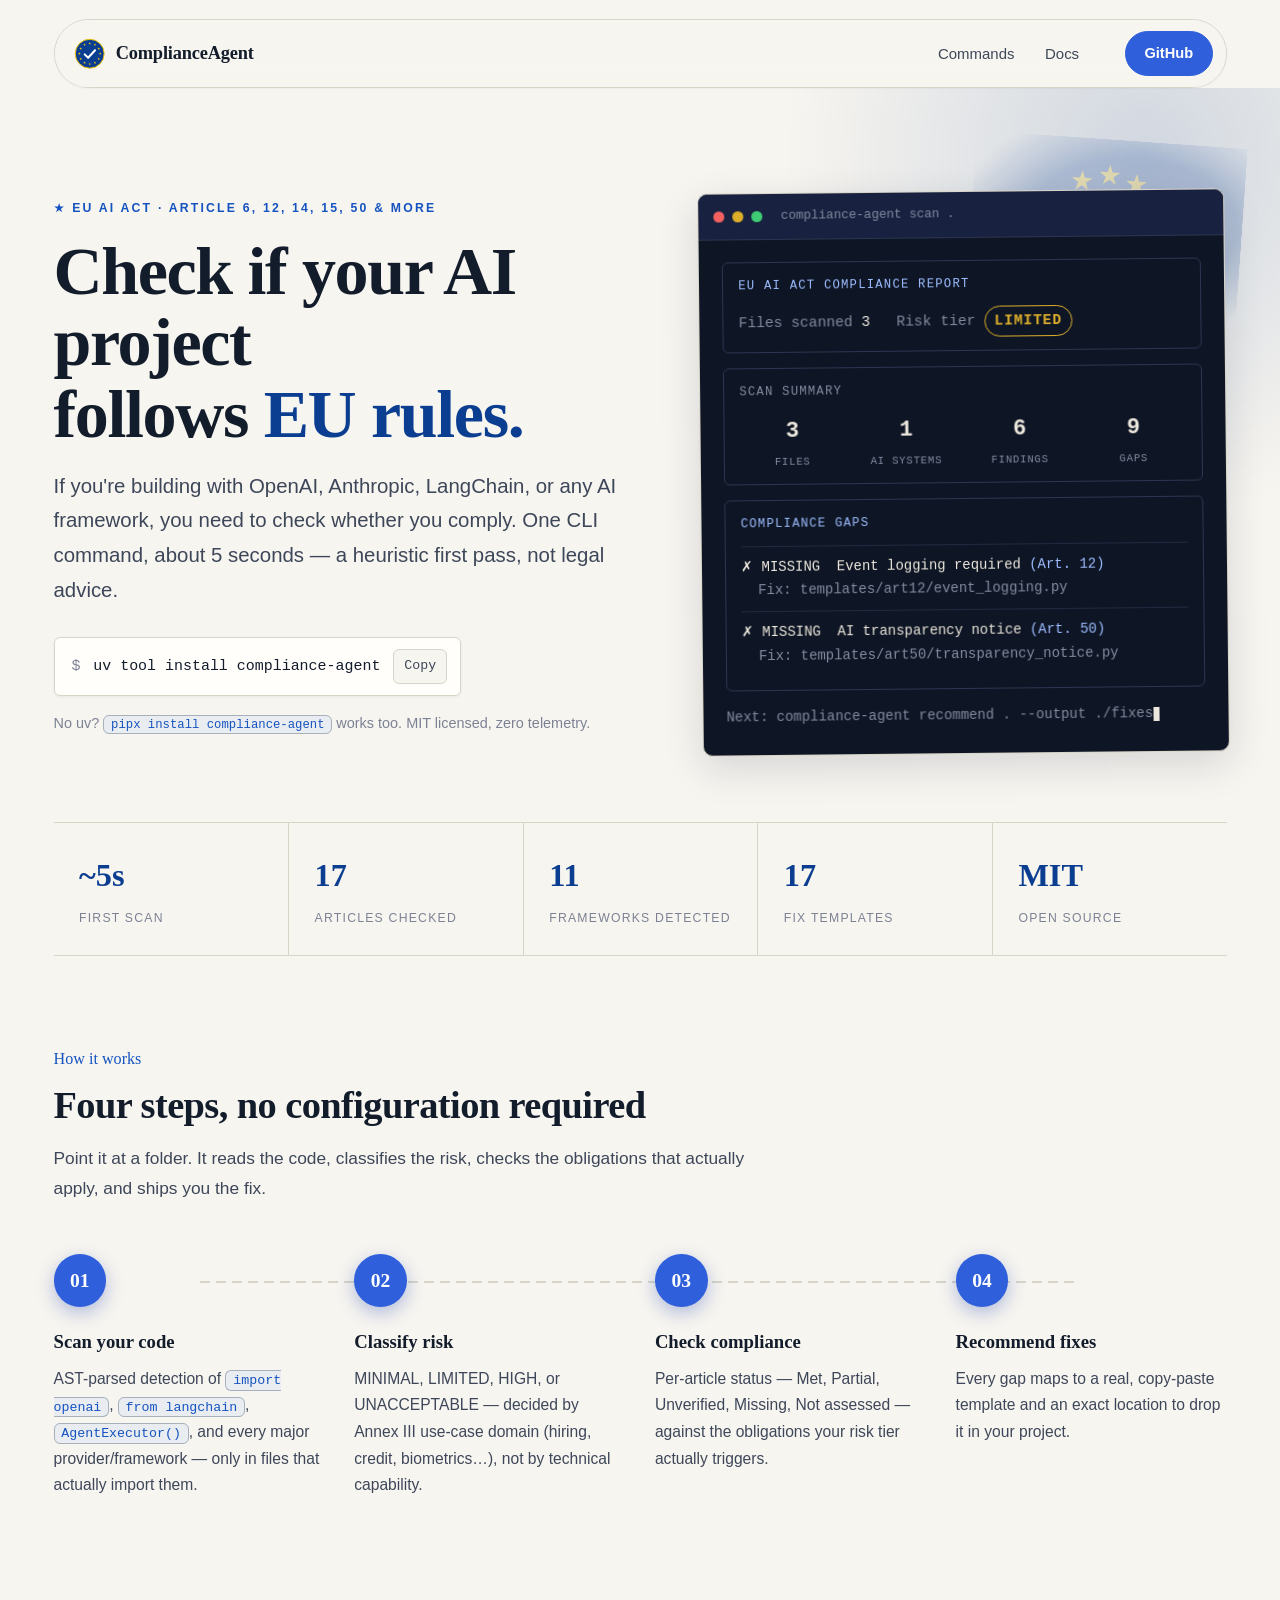
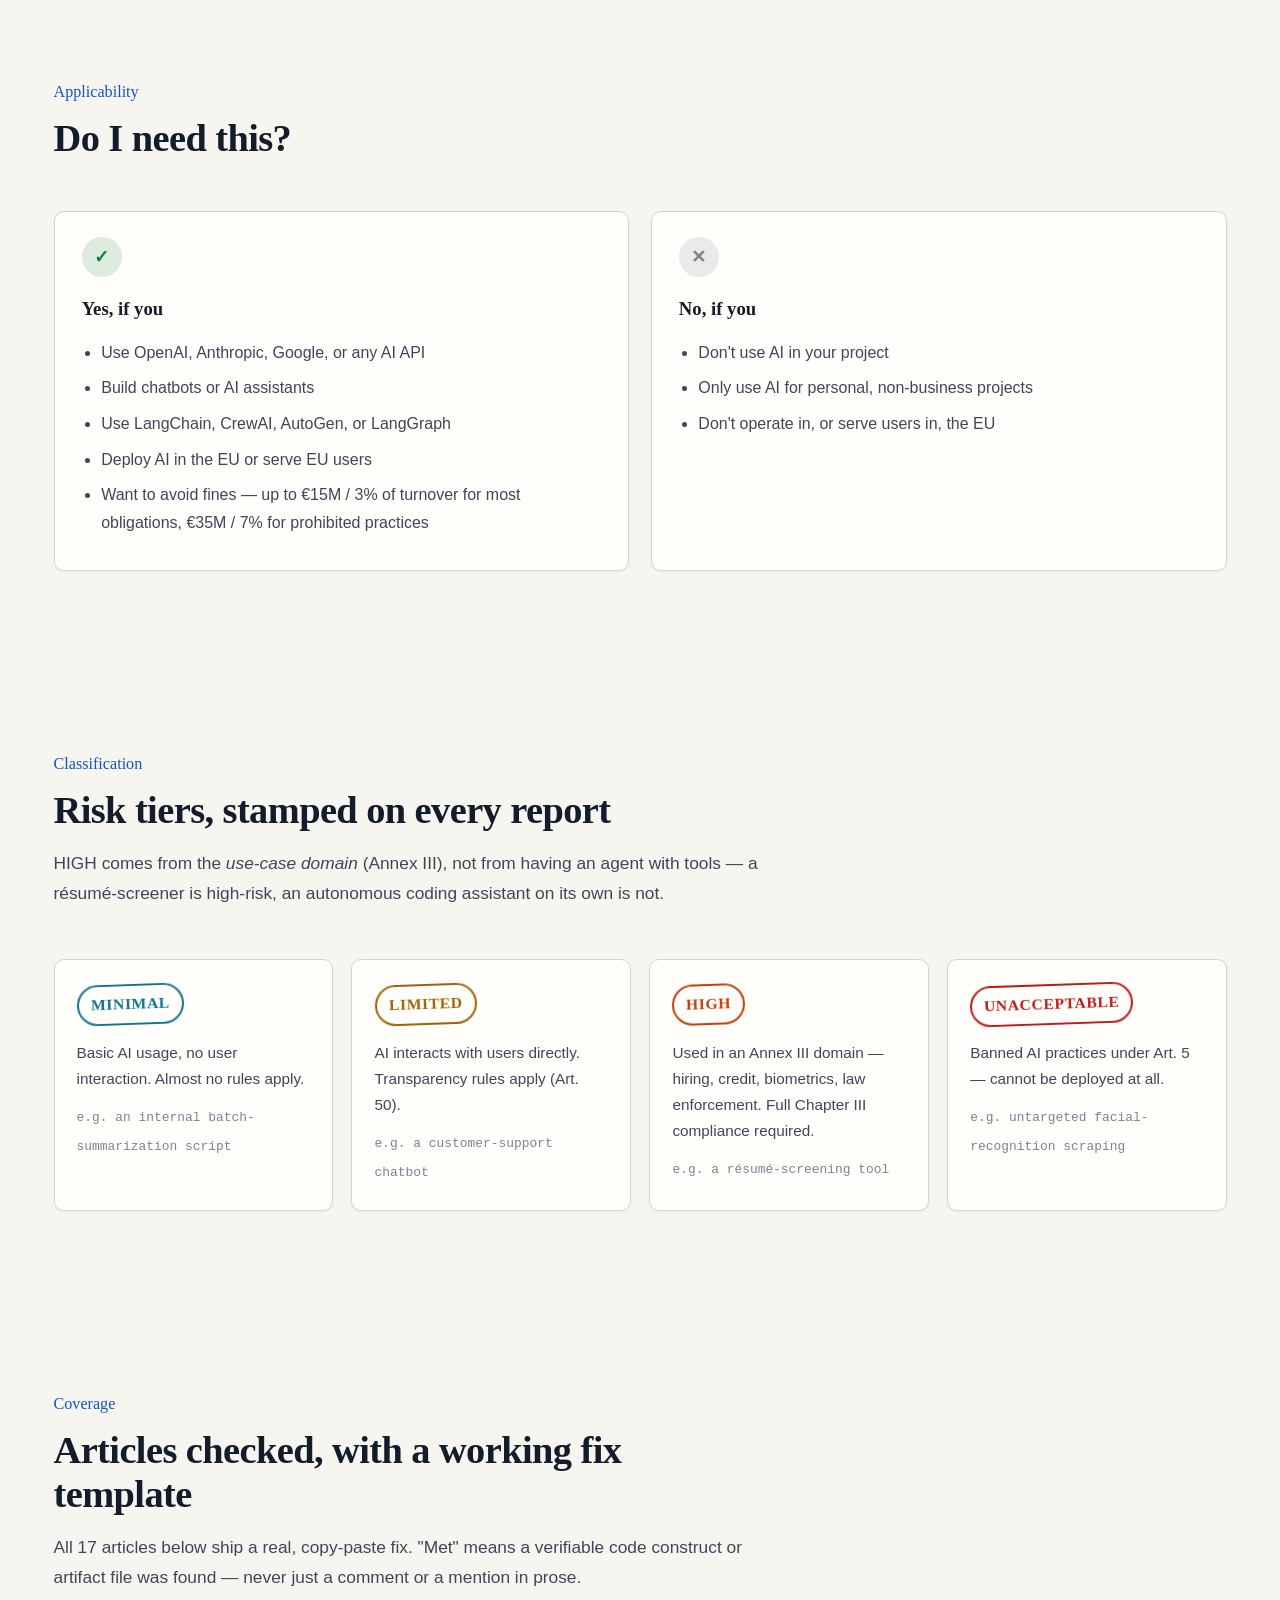
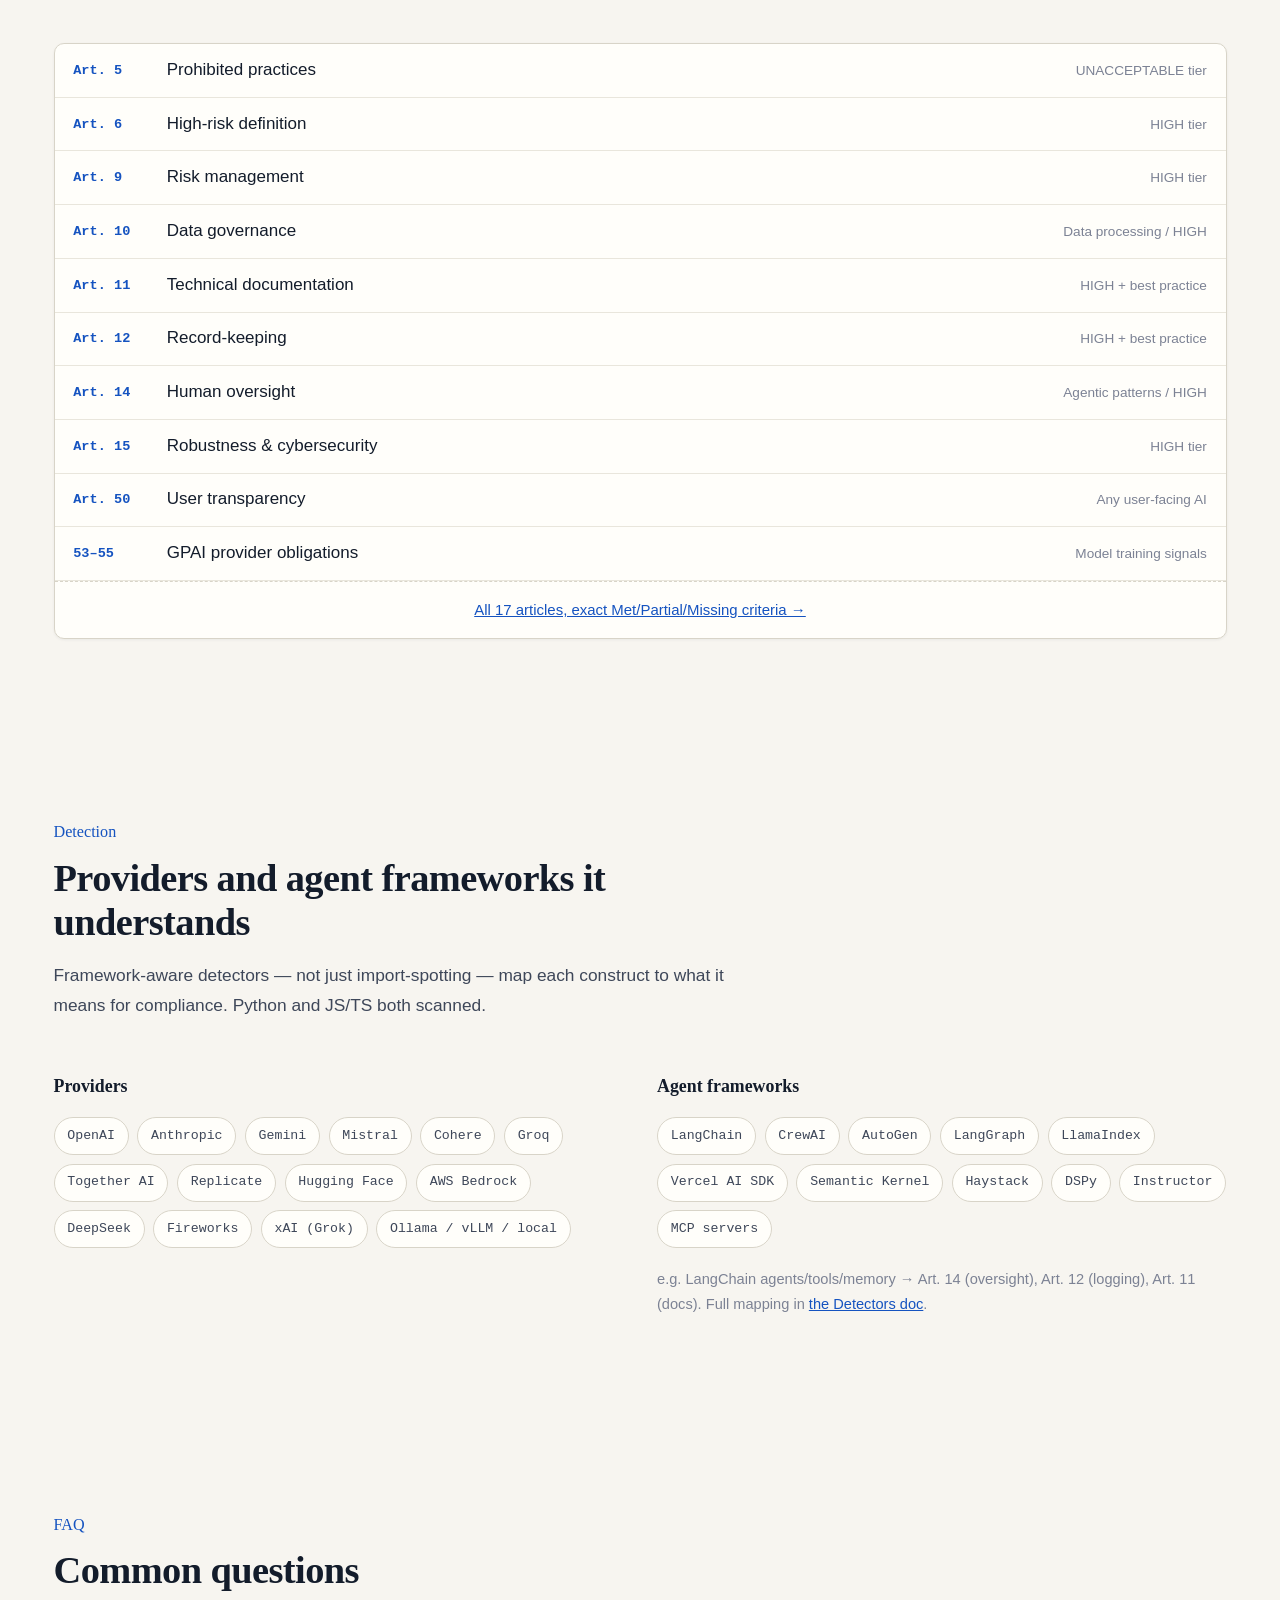
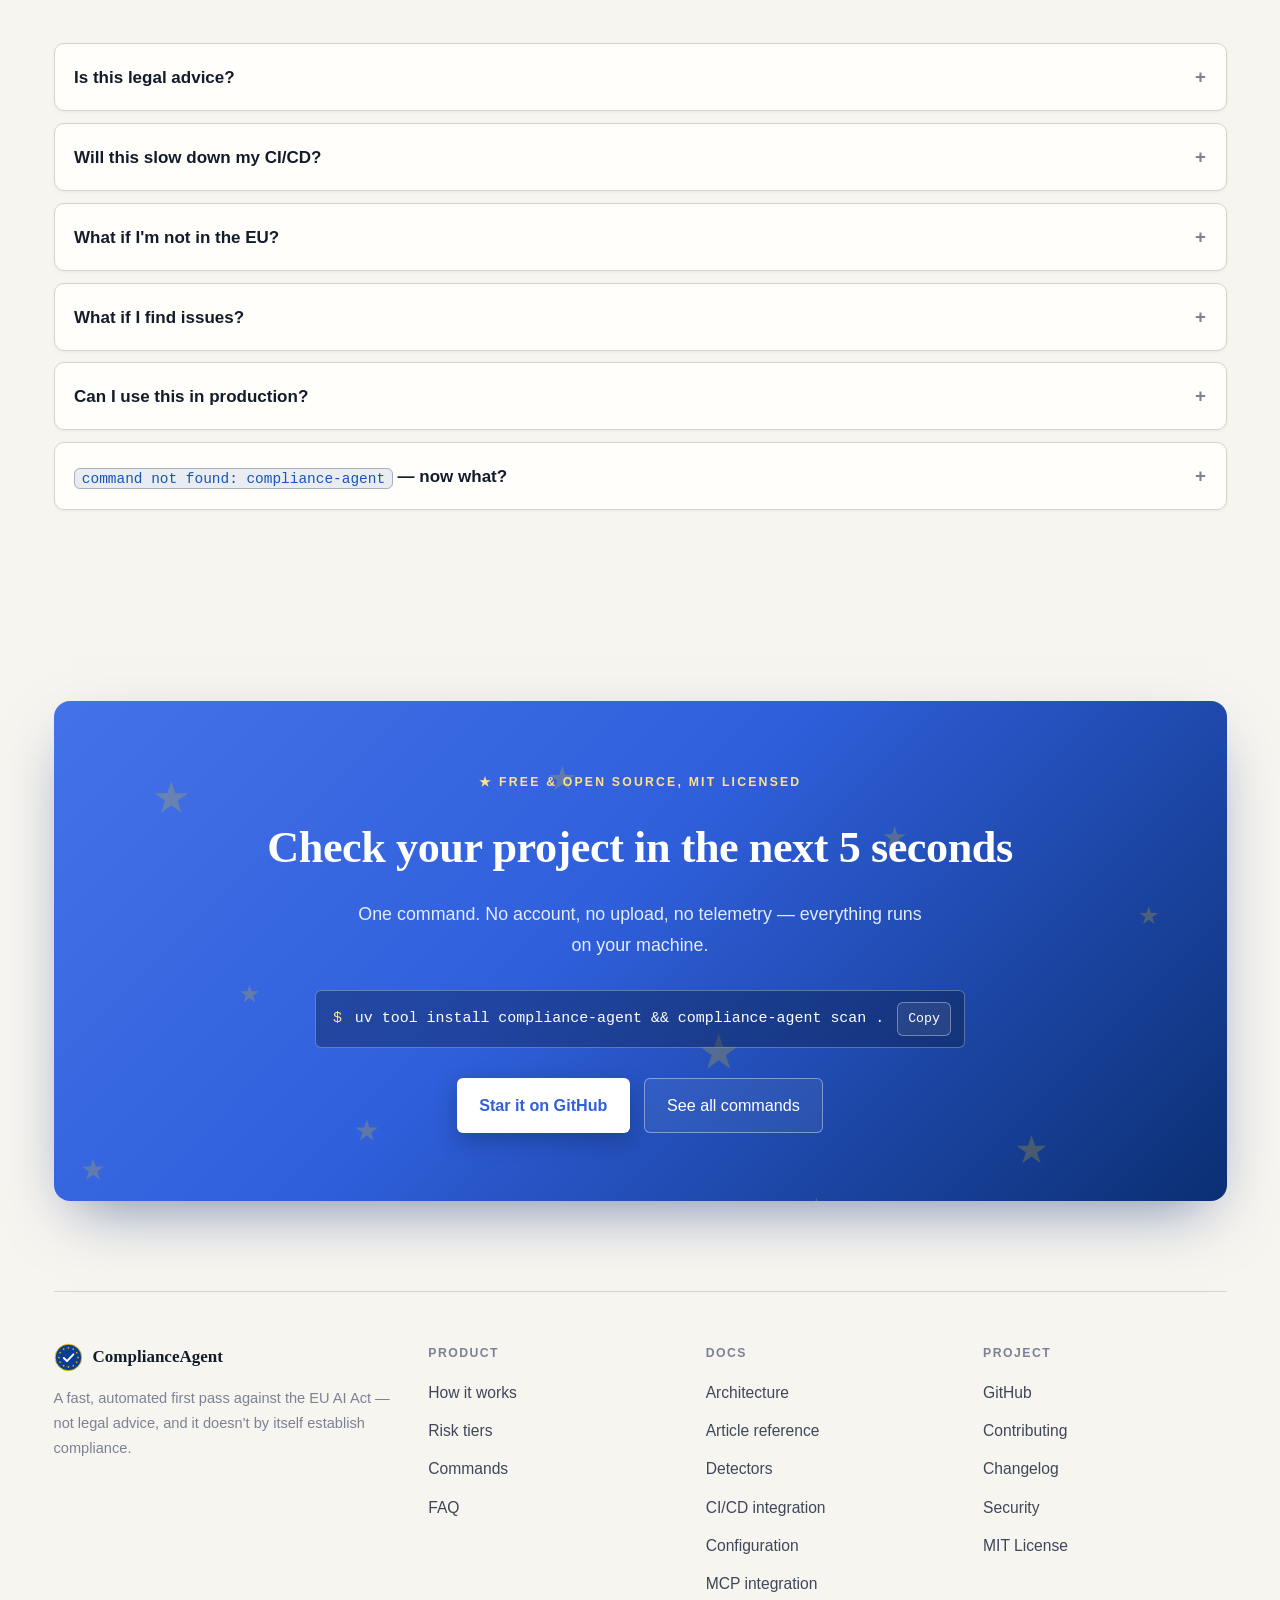
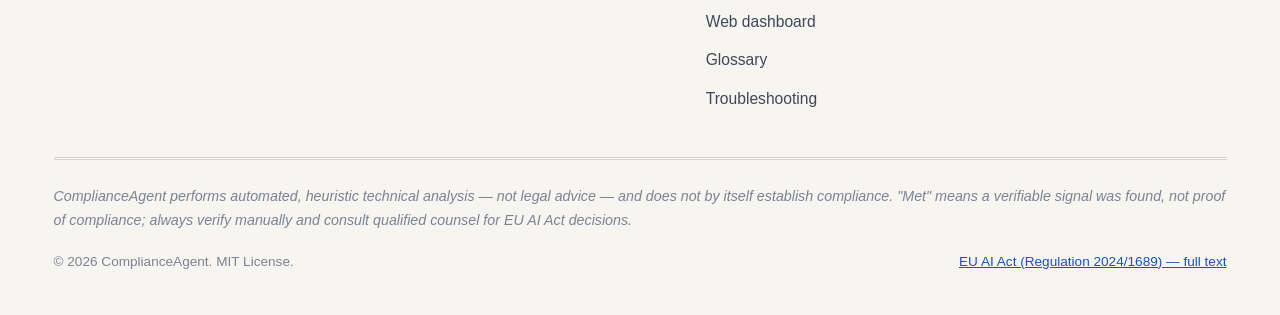
==== commit 05bd05ed: "fix: correct fix-templates stat (14 -> 17), drop redundant comparison-table caption - Homepage stat " ====
--- a/site/index.html
+++ b/site/index.html
@@ -137,7 +137,7 @@
     <div class="stat"><div class="value">~5s</div><div class="label">First scan</div></div>
     <div class="stat"><div class="value" data-count="17">0</div><div class="label">Articles checked</div></div>
     <div class="stat"><div class="value" data-count="11">0</div><div class="label">Frameworks detected</div></div>
-    <div class="stat"><div class="value" data-count="14">0</div><div class="label">Fix templates</div></div>
+    <div class="stat"><div class="value" data-count="17">0</div><div class="label">Fix templates</div></div>
     <div class="stat"><div class="value">MIT</div><div class="label">Open source</div></div>
   </div>
 </section>
@@ -671,7 +671,6 @@
           </tbody>
         </table>
       </div>
-      <figcaption class="figure-cap">ComplianceAgent is a static-analysis first pass, not legal advice, and does not by itself establish compliance. Use it to triage before you engage a consultant — not instead of one. Source: <a href="https://github.com/latreon/compliance-agent/blob/main/assets/comparison-table.md">assets/comparison-table.md</a></figcaption>
     </figure>
   </div>
 </section>
--- a/site/assets/styles.css
+++ b/site/assets/styles.css
@@ -716,10 +716,6 @@
   border: 1px solid var(--rule); border-radius: var(--radius-card); overflow: hidden;
   box-shadow: var(--shadow); background: var(--surface);
 }
-.figure img { display: block; width: 100%; height: auto; }
-.figure-cap { padding: 0.9rem 1.1rem; font-size: 0.84rem; color: var(--ink-faint); border-top: 1px solid var(--rule); }
-.figure-cap a { color: var(--blue-bright); }
-
 /* Live, themable comparison table — replaces a static PNG that baked in its
    own off-brand orange accent and never adapted to dark mode or narrow
    viewports (illegible once scaled to phone width). Nested flush inside
@@ -929,7 +925,7 @@
 }
 
 .docs-content {
-  min-width: 0; max-width: 46rem; font-size: 1.02rem; line-height: 1.75; color: var(--ink-soft);
+  min-width: 0; font-size: 1.02rem; line-height: 1.75; color: var(--ink-soft);
   transition: opacity 160ms ease;
 }
 .docs-content.is-loading { opacity: 0.4; }
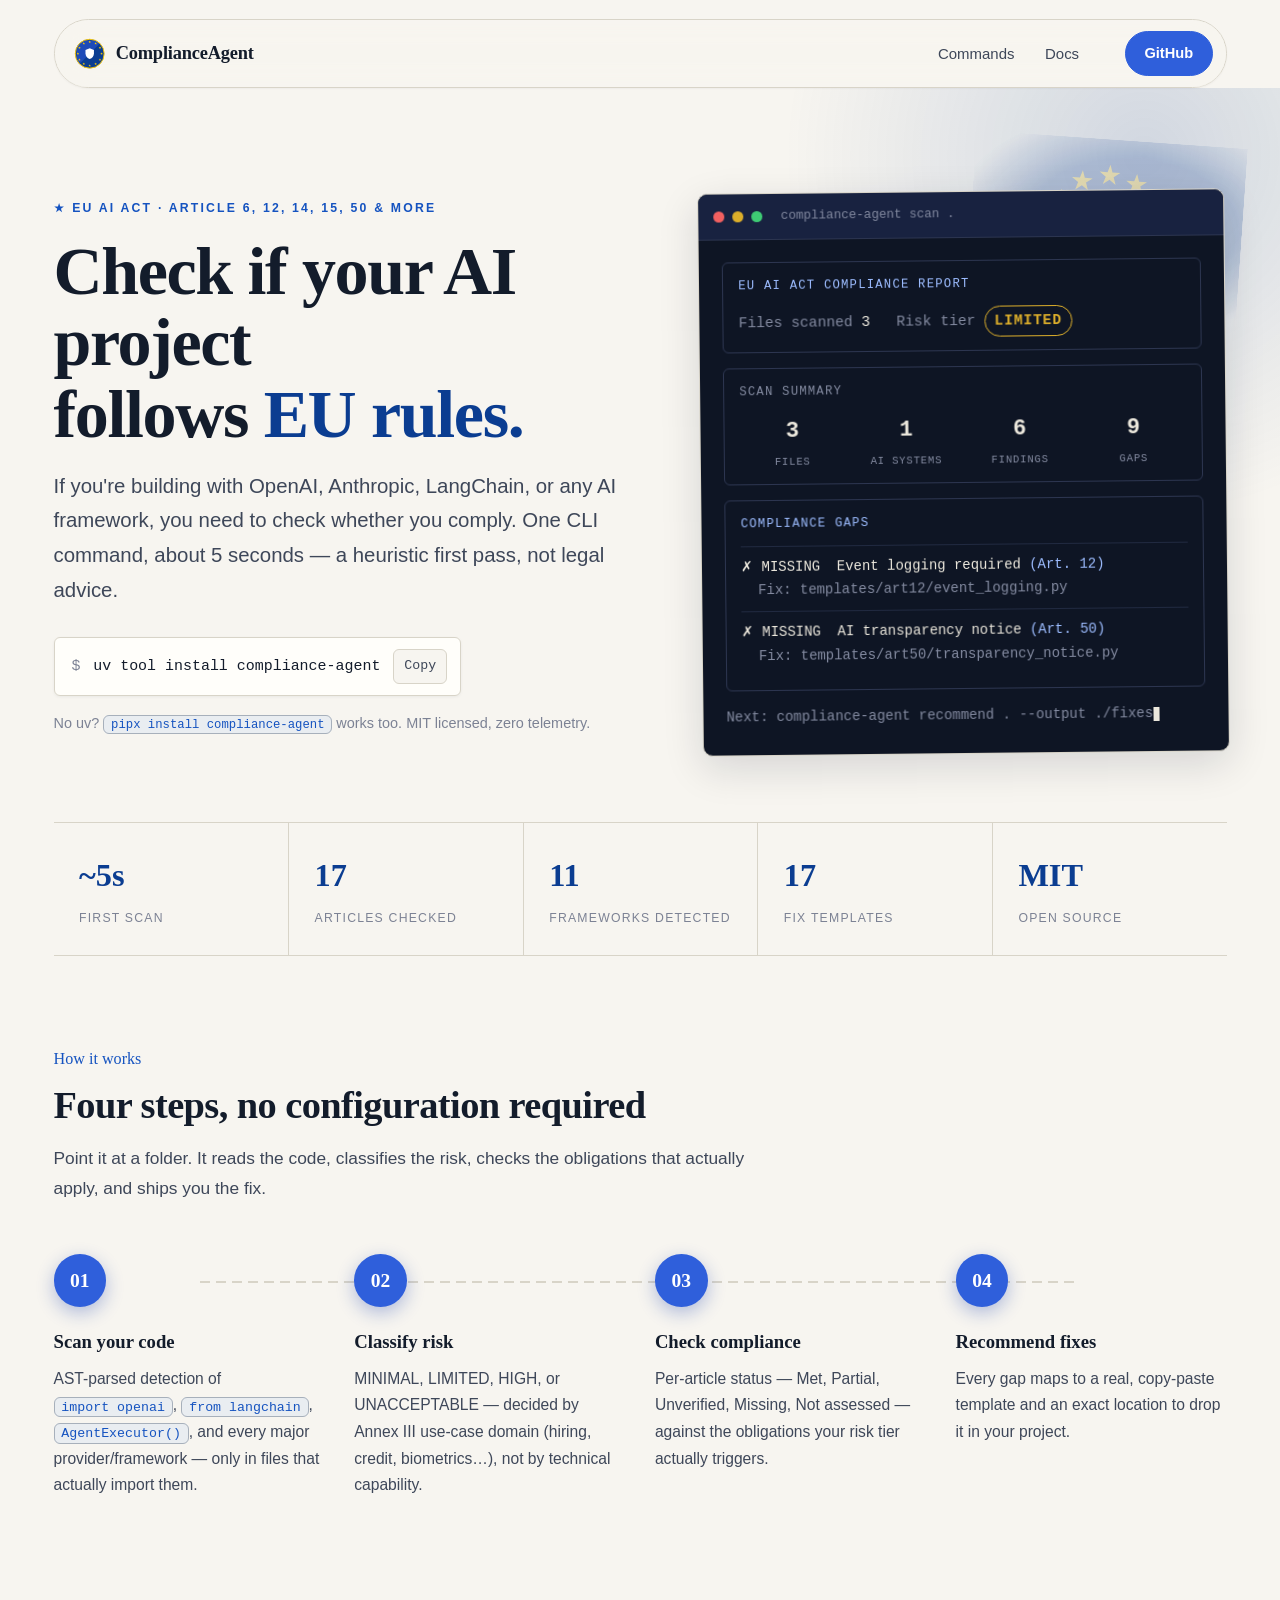
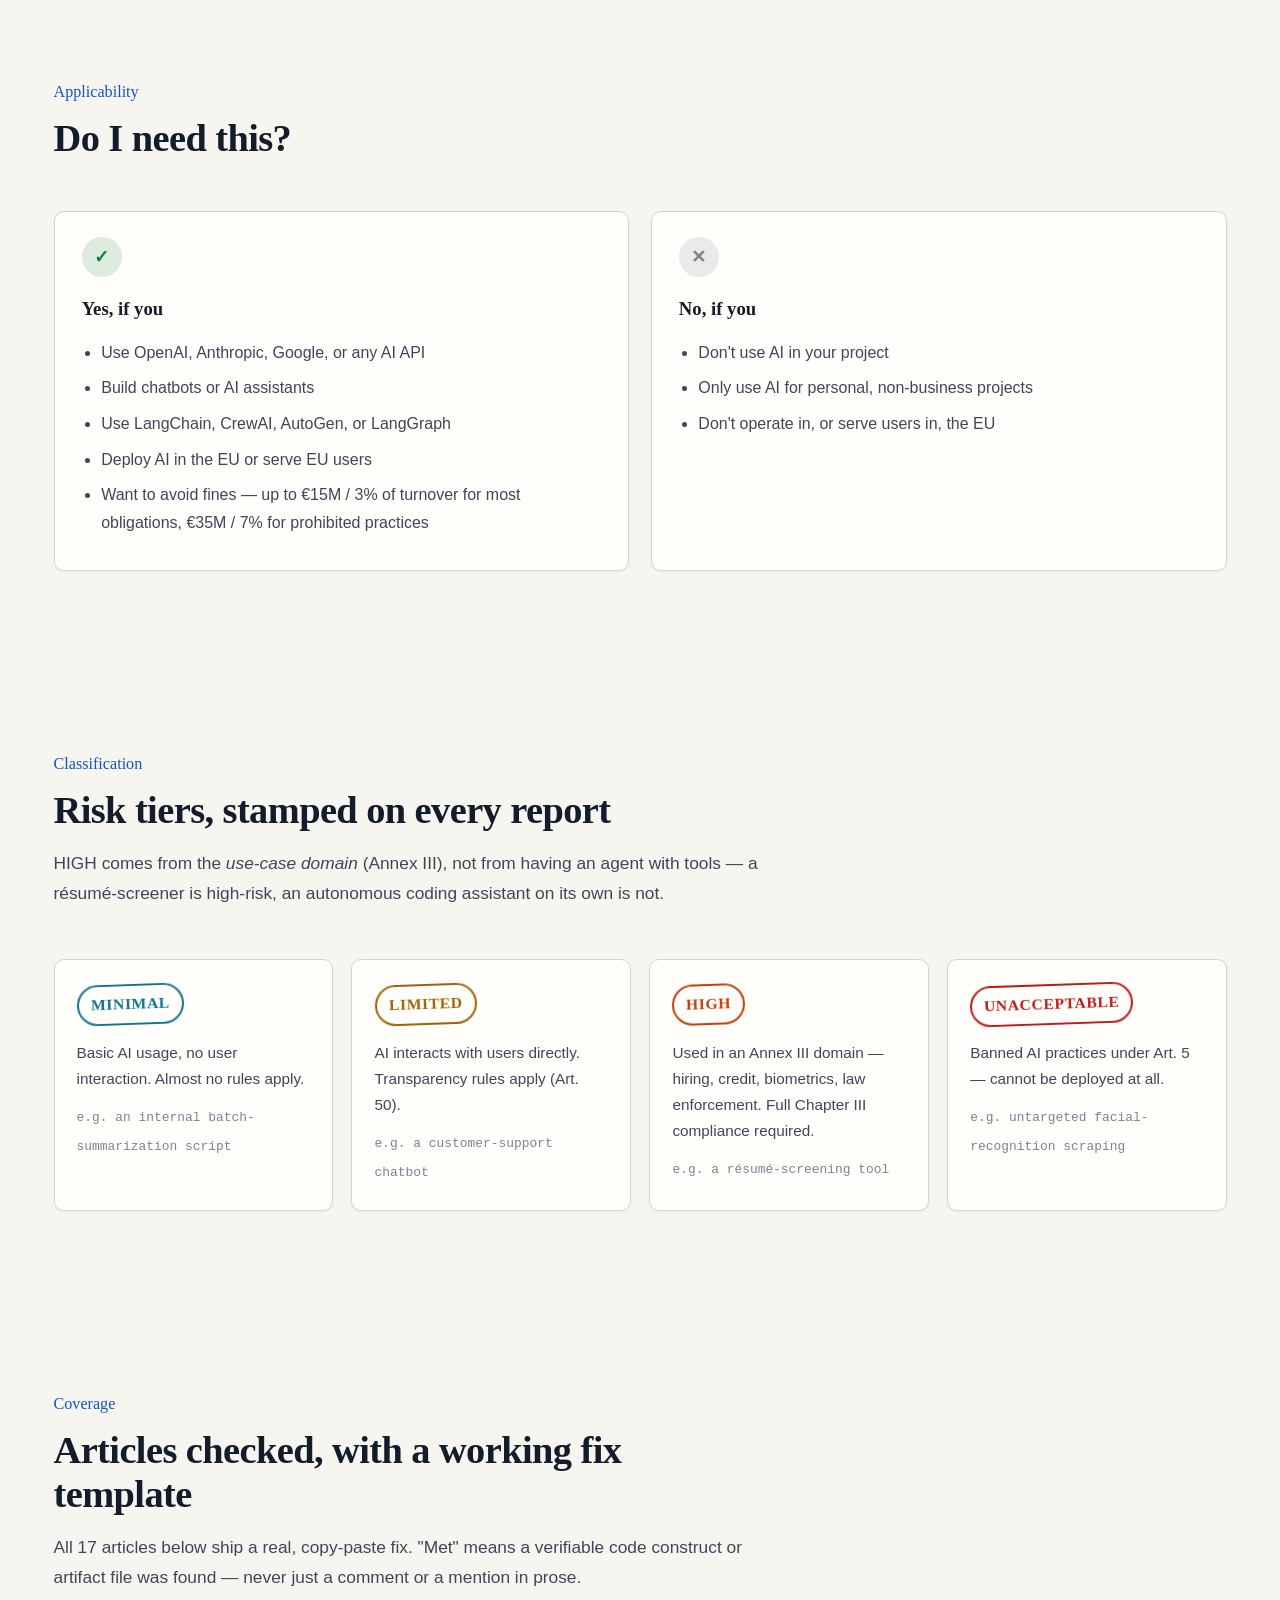
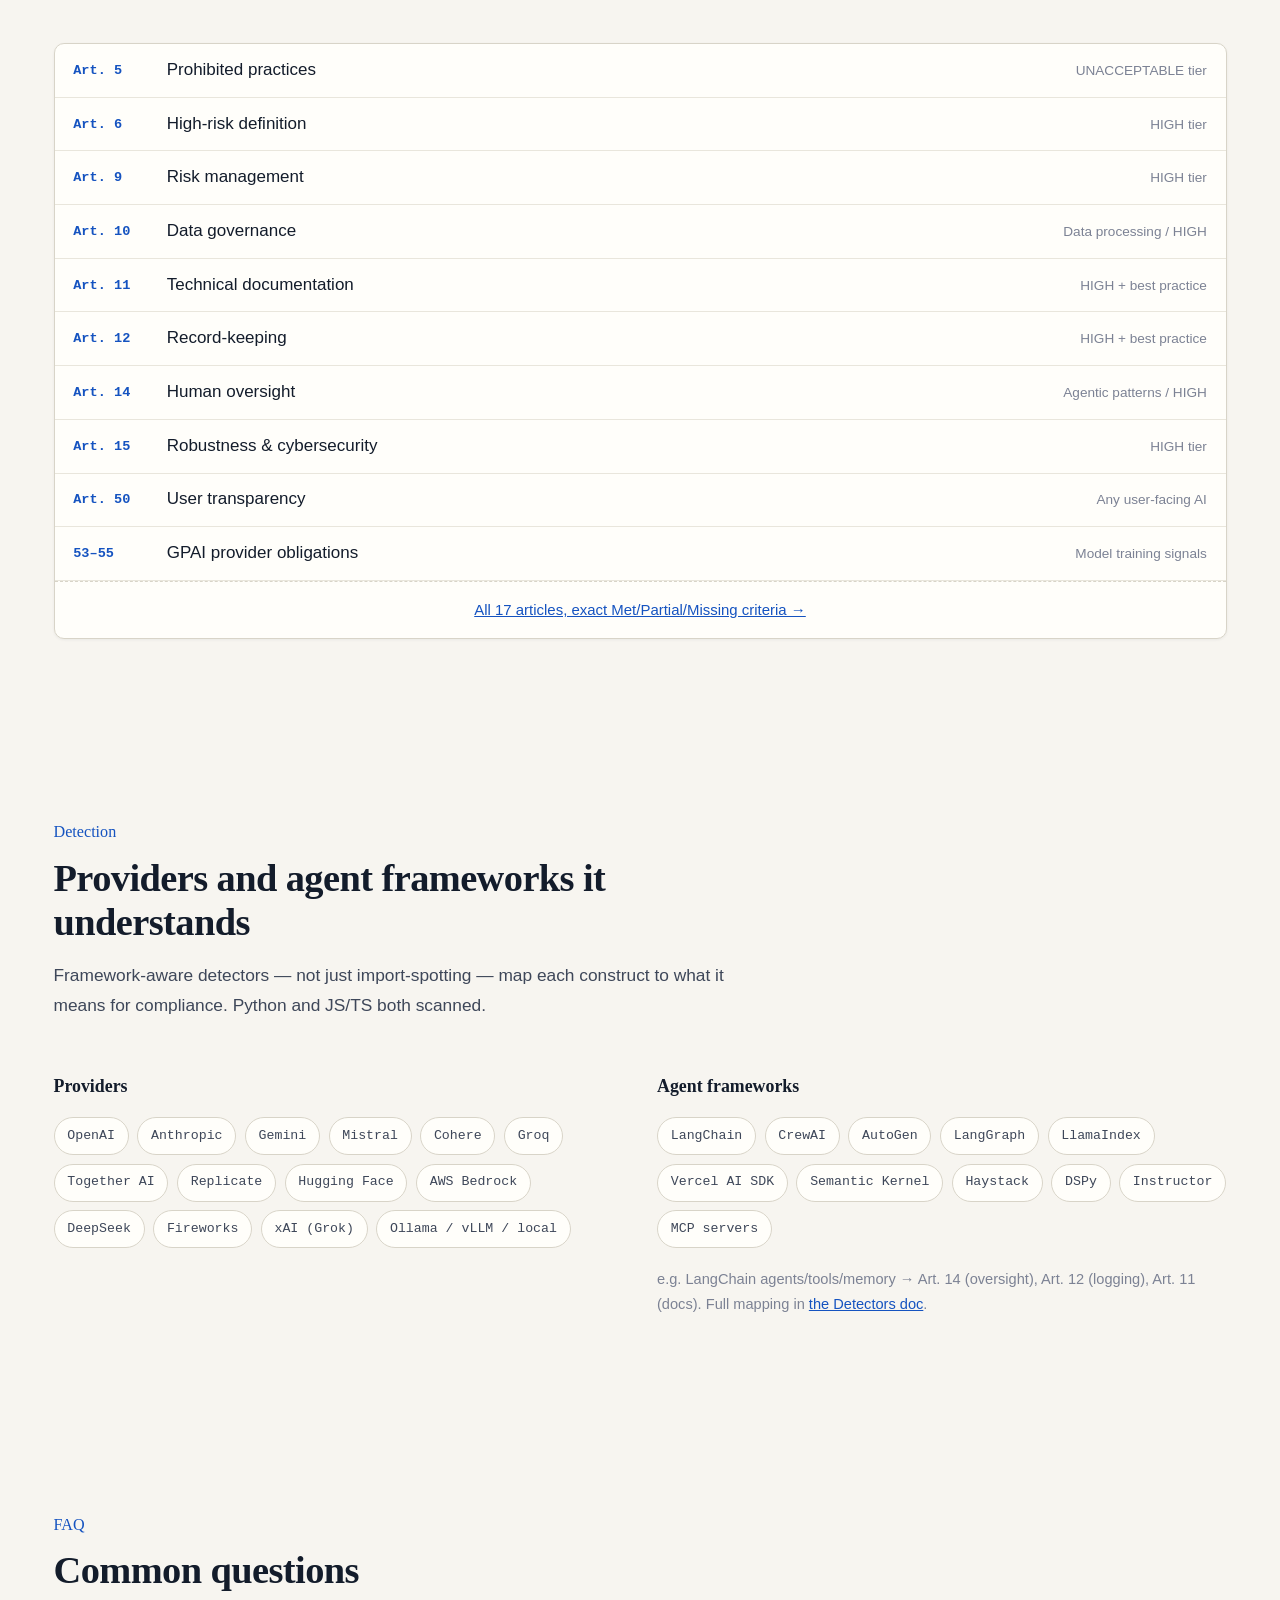
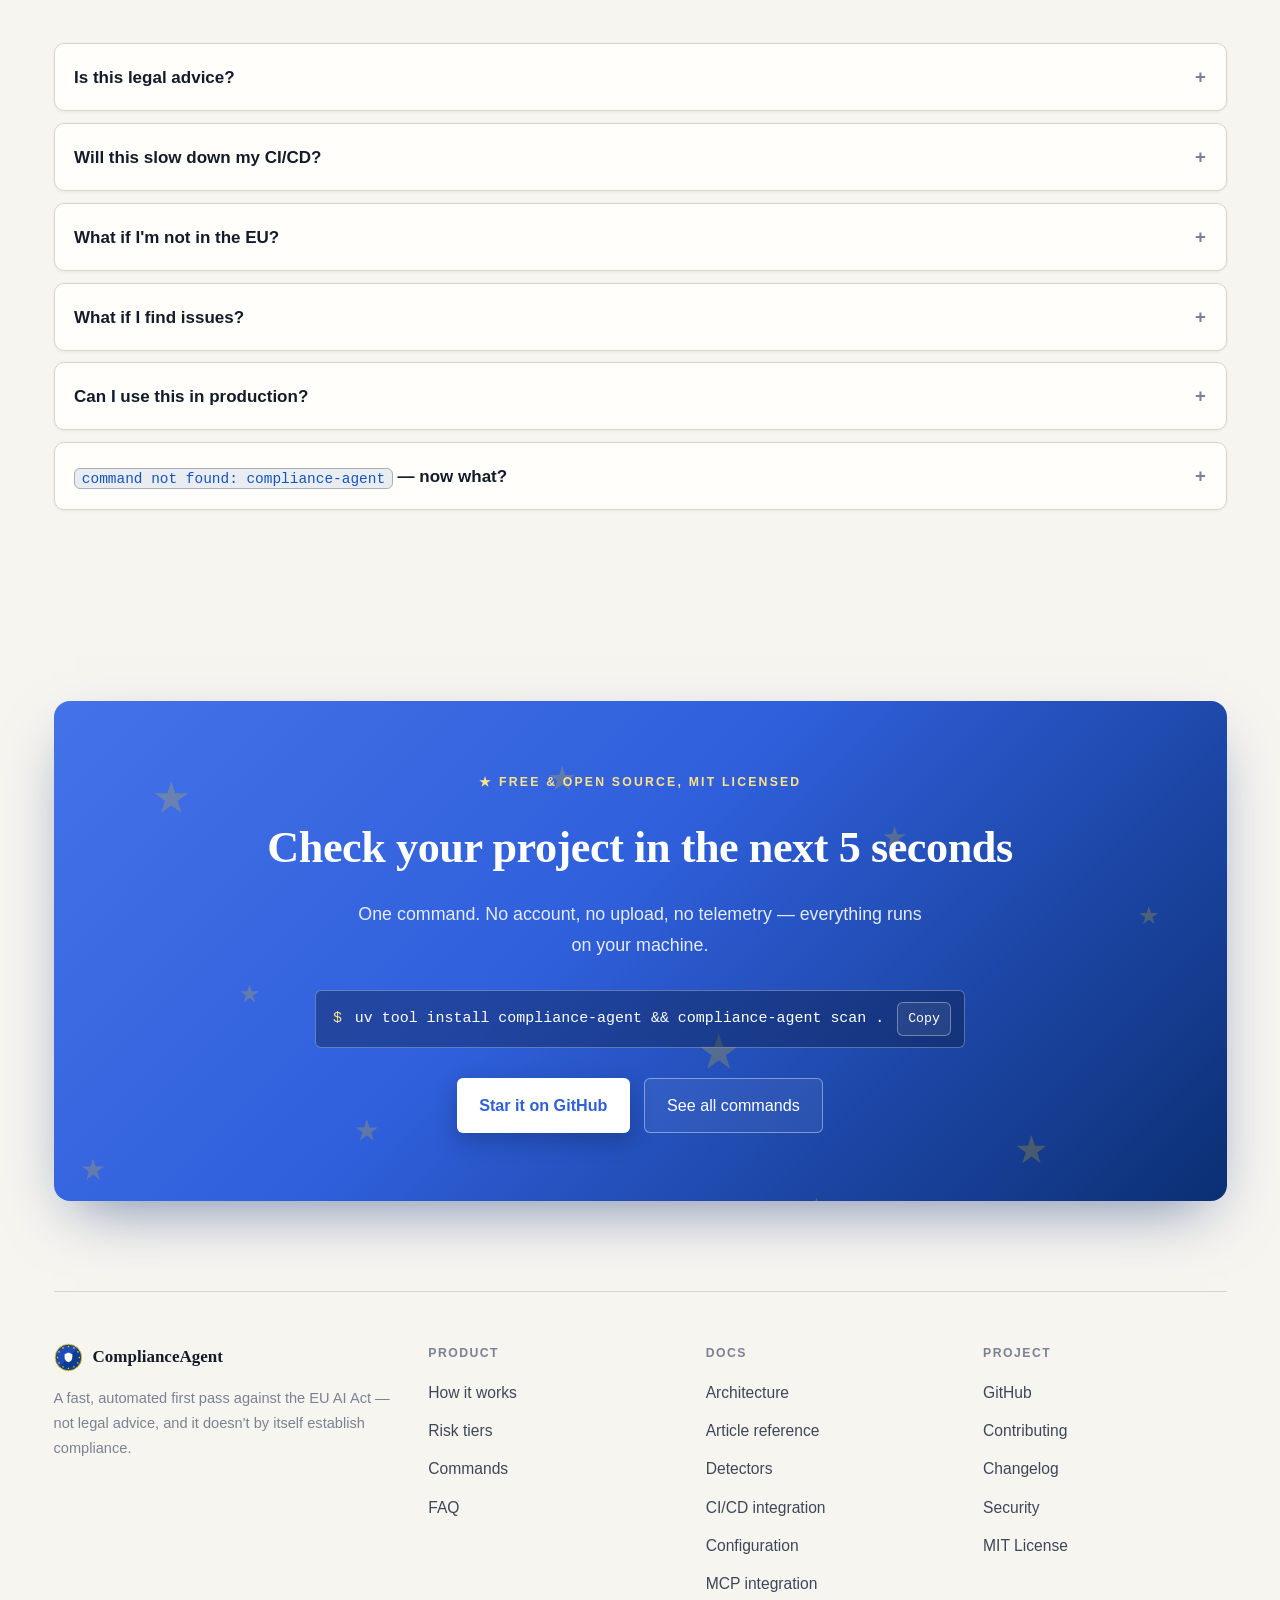
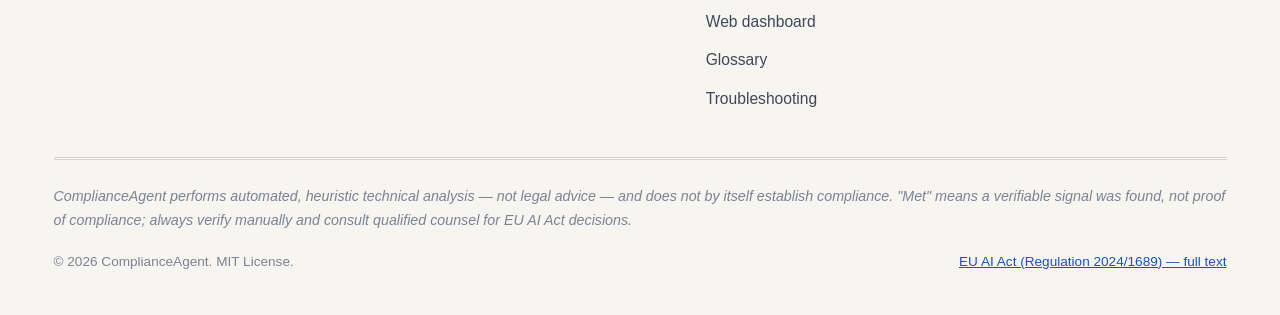
==== commit 888d6c83: "design: replace brand mark with the medallion (navy disc, gold rim, shield core) Applies the "04 Med" ====
--- a/site/index.html
+++ b/site/index.html
@@ -18,23 +18,31 @@
 <svg width="0" height="0" style="position:absolute" aria-hidden="true">
   <defs>
     <path id="star-pt" d="M 0,-1 L 0.2245,-0.309 L 0.9511,-0.309 L 0.3633,0.118 L 0.5878,0.809 L 0,0.382 L -0.5878,0.809 L -0.3633,0.118 L -0.9511,-0.309 L -0.2245,-0.309 Z"/>
+    <circle id="mark-disc" cx="50" cy="50" r="46"/>
+    <path id="mark-shield" d="M120 24 L198 56 L198 112 C198 170 165 203 120 221 C75 203 42 170 42 112 L42 56 Z"/>
+    <clipPath id="mark-disc-clip"><use href="#mark-disc"/></clipPath>
+    <!-- "Medallion" mark: navy disc, faceted gold rim, 12-star EU ring, mini
+         shield core — reused as-is by the standalone favicon.svg (which
+         can't reference this sprite, so it repeats the same geometry). -->
     <symbol id="logo-mark" viewBox="0 0 100 100">
-      <circle cx="50" cy="50" r="46" fill="#0b3d91" stroke="#ffcc00" stroke-width="3"/>
+      <use href="#mark-disc" fill="#0b3d91"/>
+      <polygon points="8.33,8.33 91.67,8.33 8.33,91.67" fill="#1e4bb8" clip-path="url(#mark-disc-clip)"/>
+      <use href="#mark-disc" fill="none" stroke="#ffcc00" stroke-width="3"/>
       <g fill="#ffcc00">
-        <use href="#star-pt" transform="translate(50,17) scale(4.4)"/>
-        <use href="#star-pt" transform="translate(66.5,21.28) scale(4.4)"/>
-        <use href="#star-pt" transform="translate(78.58,33.5) scale(4.4)"/>
-        <use href="#star-pt" transform="translate(83,50) scale(4.4)"/>
-        <use href="#star-pt" transform="translate(78.58,66.5) scale(4.4)"/>
-        <use href="#star-pt" transform="translate(66.5,78.58) scale(4.4)"/>
-        <use href="#star-pt" transform="translate(50,83) scale(4.4)"/>
-        <use href="#star-pt" transform="translate(33.5,78.58) scale(4.4)"/>
-        <use href="#star-pt" transform="translate(21.28,66.5) scale(4.4)"/>
-        <use href="#star-pt" transform="translate(17,50) scale(4.4)"/>
-        <use href="#star-pt" transform="translate(21.28,33.5) scale(4.4)"/>
-        <use href="#star-pt" transform="translate(33.5,21.28) scale(4.4)"/>
+        <use href="#star-pt" transform="translate(50,12.3) scale(4.4)"/>
+        <use href="#star-pt" transform="translate(68.85,17.35) scale(4.4)"/>
+        <use href="#star-pt" transform="translate(82.65,31.15) scale(4.4)"/>
+        <use href="#star-pt" transform="translate(87.7,50) scale(4.4)"/>
+        <use href="#star-pt" transform="translate(82.65,68.85) scale(4.4)"/>
+        <use href="#star-pt" transform="translate(68.85,82.65) scale(4.4)"/>
+        <use href="#star-pt" transform="translate(50,87.7) scale(4.4)"/>
+        <use href="#star-pt" transform="translate(31.15,82.65) scale(4.4)"/>
+        <use href="#star-pt" transform="translate(17.35,68.85) scale(4.4)"/>
+        <use href="#star-pt" transform="translate(12.3,50) scale(4.4)"/>
+        <use href="#star-pt" transform="translate(17.35,31.15) scale(4.4)"/>
+        <use href="#star-pt" transform="translate(31.15,17.35) scale(4.4)"/>
       </g>
-      <path d="M34 52 L45 63 L67 39" fill="none" stroke="#fff" stroke-width="6.5" stroke-linecap="round" stroke-linejoin="round"/>
+      <use href="#mark-shield" fill="#fff" transform="translate(50,50) scale(0.1726) translate(-120,-122.5)"/>
     </symbol>
     <symbol id="mini-star" viewBox="-1 -1 2 2">
       <use href="#star-pt"/>
--- a/site/assets/styles.css
+++ b/site/assets/styles.css
@@ -143,11 +143,17 @@
    (hero note, FAQ answers, tab captions, step text…), not just docs
    content. Contexts inside a dark code panel (.code-block code) reset this
    back to plain text further down, since a chip-on-a-chip would double up. */
+/* white-space: nowrap — a bare hyphen is a valid line-break point by
+   default, so a flag like `--no-browser` could split mid-token into
+   "--no-" / "browser" inside its own chip whenever the surrounding text
+   got tight (a table cell, a narrow card). Nowrap keeps every inline code
+   chip on one line; .code-block code below explicitly stays "pre" so this
+   doesn't collapse a multi-line fenced code block onto one line. */
 code {
   font-family: var(--mono); font-size: 0.85em; font-weight: 500;
   background: color-mix(in srgb, var(--blue) 9%, var(--surface));
   border: 1px solid color-mix(in srgb, var(--blue) 24%, var(--rule));
-  color: var(--blue-bright);
+  color: var(--blue-bright); white-space: nowrap;
   padding: 0.1rem 0.4rem; border-radius: var(--radius-chip);
 }
 /* One focus-ring language everywhere — before this, only .btn had an
@@ -636,7 +642,7 @@
    confident, unmistakable fill against either theme's own surface color. */
 .tab-btn[aria-selected="true"] {
   background: var(--accent); color: #fff; border-color: var(--accent);
-  font-weight: 700; border-radius: var(--radius-chip) var(--radius-chip) 0 0;
+  font-weight: 700; border-radius: var(--radius-chip);
   box-shadow: 0 4px 14px var(--accent-shadow);
 }
 .tab-btn[aria-selected="true"]:hover { transform: none; }
@@ -687,7 +693,7 @@
   scrollbar-width: none; -ms-overflow-style: none;
 }
 .code-block::-webkit-scrollbar { display: none; }
-.code-block code { background: none; border: none; padding: 0; color: inherit; font-size: inherit; font-weight: inherit; }
+.code-block code { background: none; border: none; padding: 0; color: inherit; font-size: inherit; font-weight: inherit; white-space: pre; }
 .code-block .c { color: var(--dark-text-dim); }
 
 /* ---------- examples ---------- */
@@ -954,7 +960,7 @@
 .docs-content li > ul { list-style-type: circle; }
 .docs-content a { color: var(--blue-bright); text-underline-offset: 0.15em; }
 .docs-content a:hover { text-decoration-thickness: 2px; }
-.docs-content .code-block code { background: none; border: none; padding: 0; color: inherit; font-size: inherit; font-weight: inherit; }
+.docs-content .code-block code { background: none; border: none; padding: 0; color: inherit; font-size: inherit; font-weight: inherit; white-space: pre; }
 /* Fenced code blocks in rendered docs use the exact same .code-card /
    .code-block markup and classes as Command Reference and Install (see
    markdown.js) — one definition above, not a look-alike duplicate. */
@@ -969,7 +975,7 @@
    matrix) still scrolls by touch/trackpad, it just doesn't show a raw
    browser scrollbar bar gouged across the bottom of an otherwise clean card. */
 .doc-table-wrap {
-  overflow-x: auto; margin: 0 0 1.25rem; border: 1px solid var(--rule);
+  overflow-x: auto;
   border-radius: var(--radius-card); box-shadow: var(--shadow);
   scrollbar-width: none; -ms-overflow-style: none;
 }
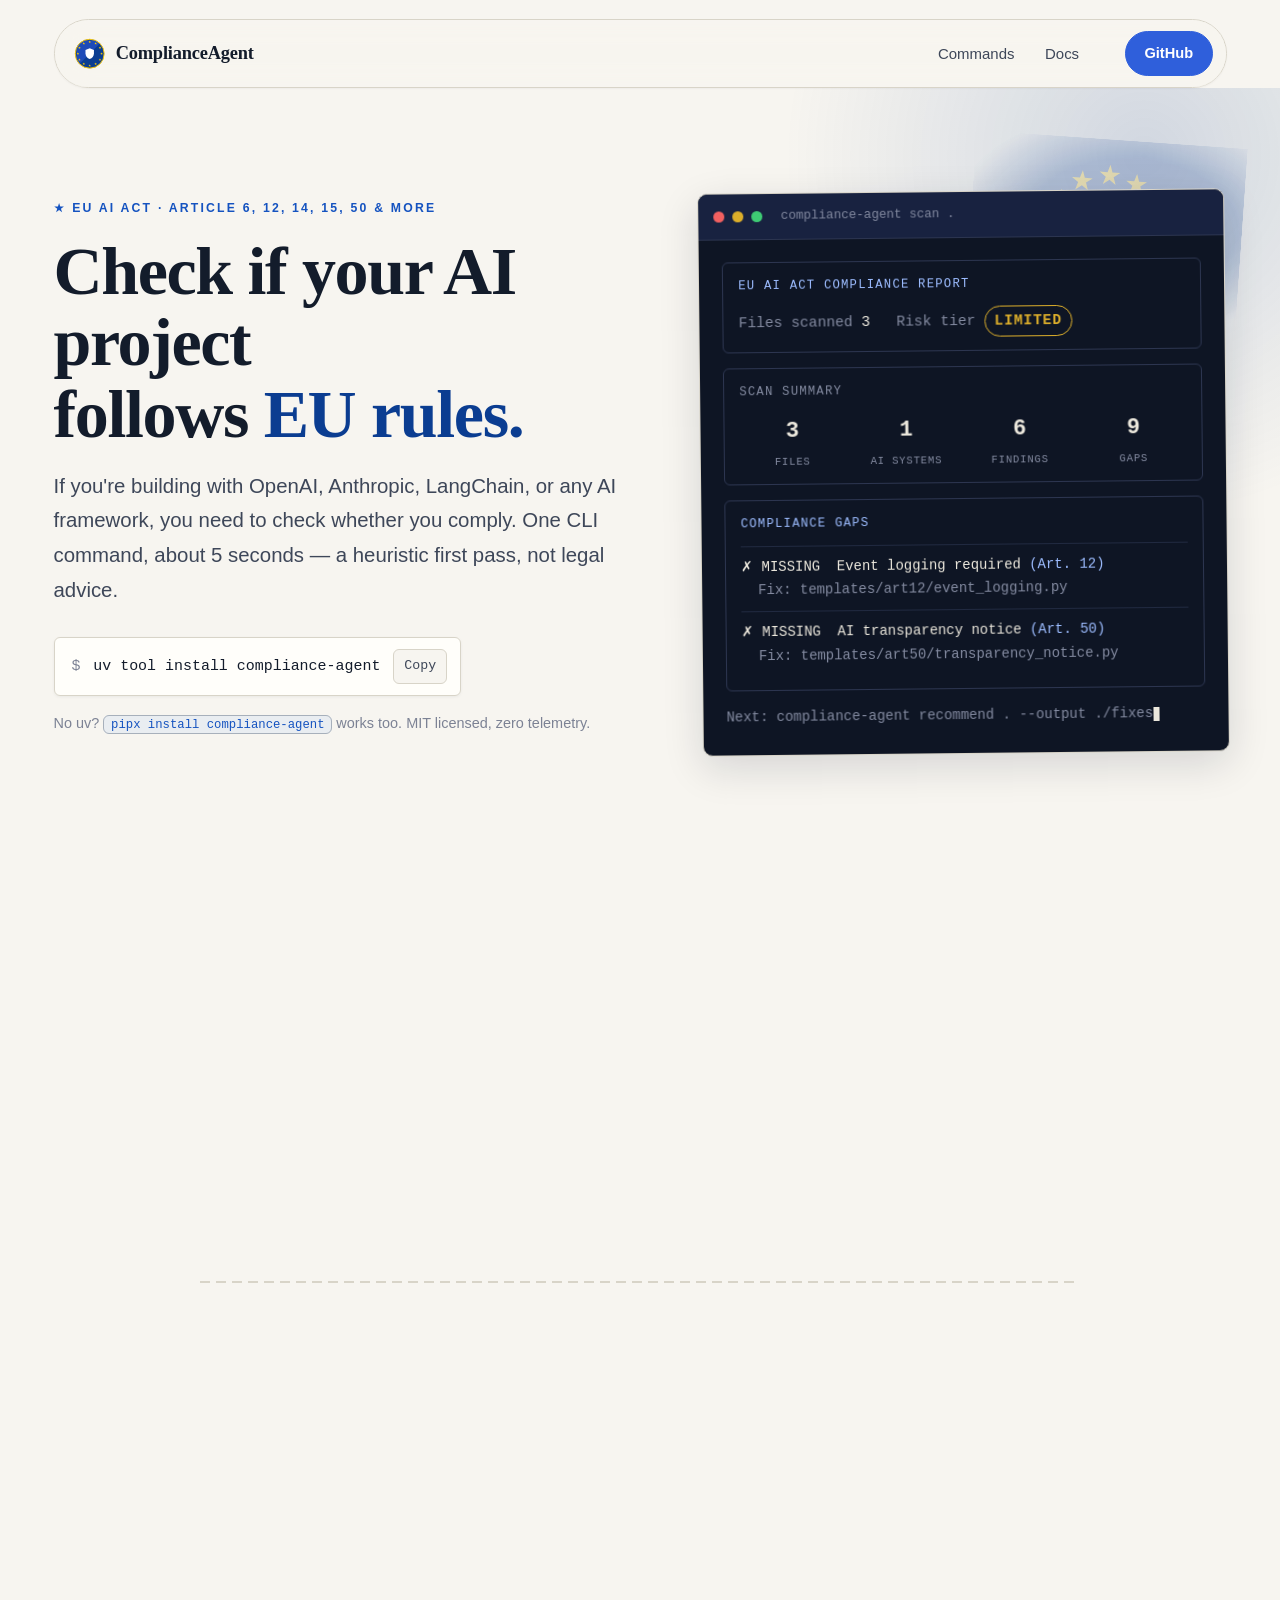
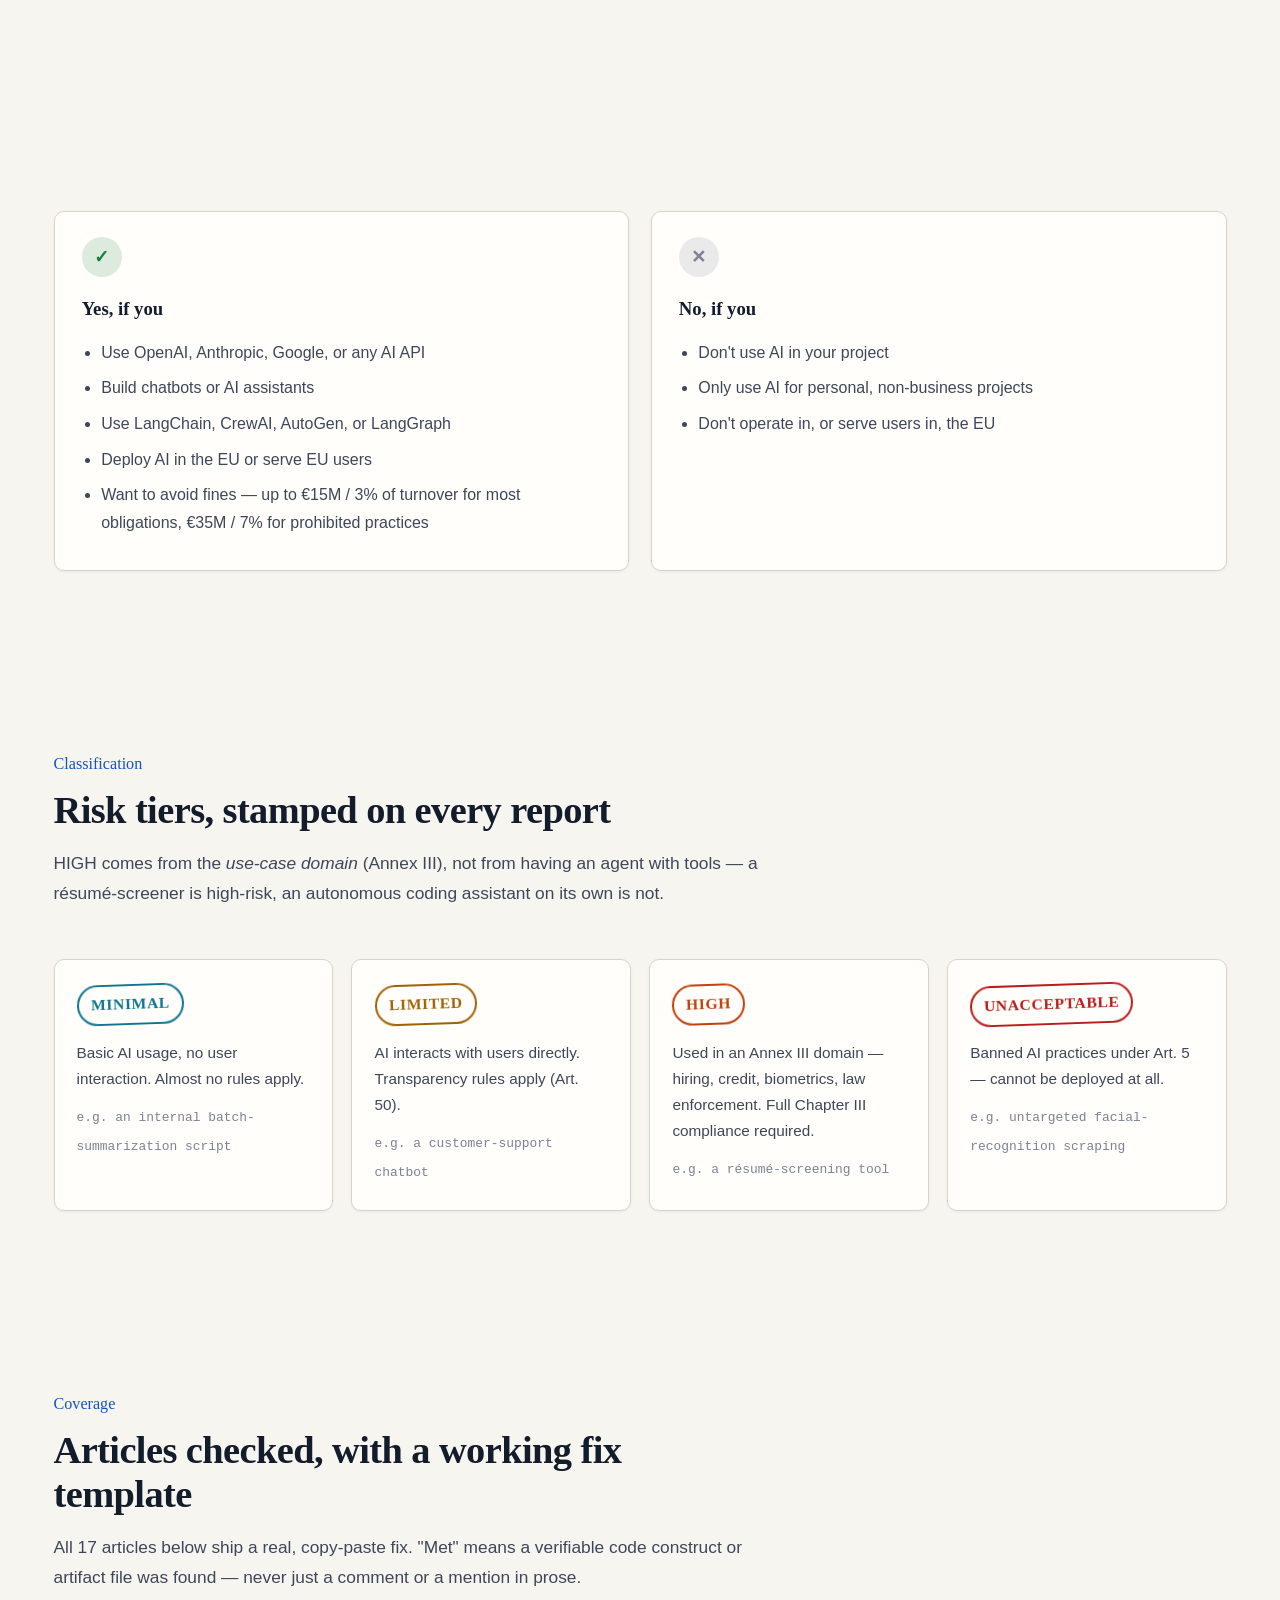
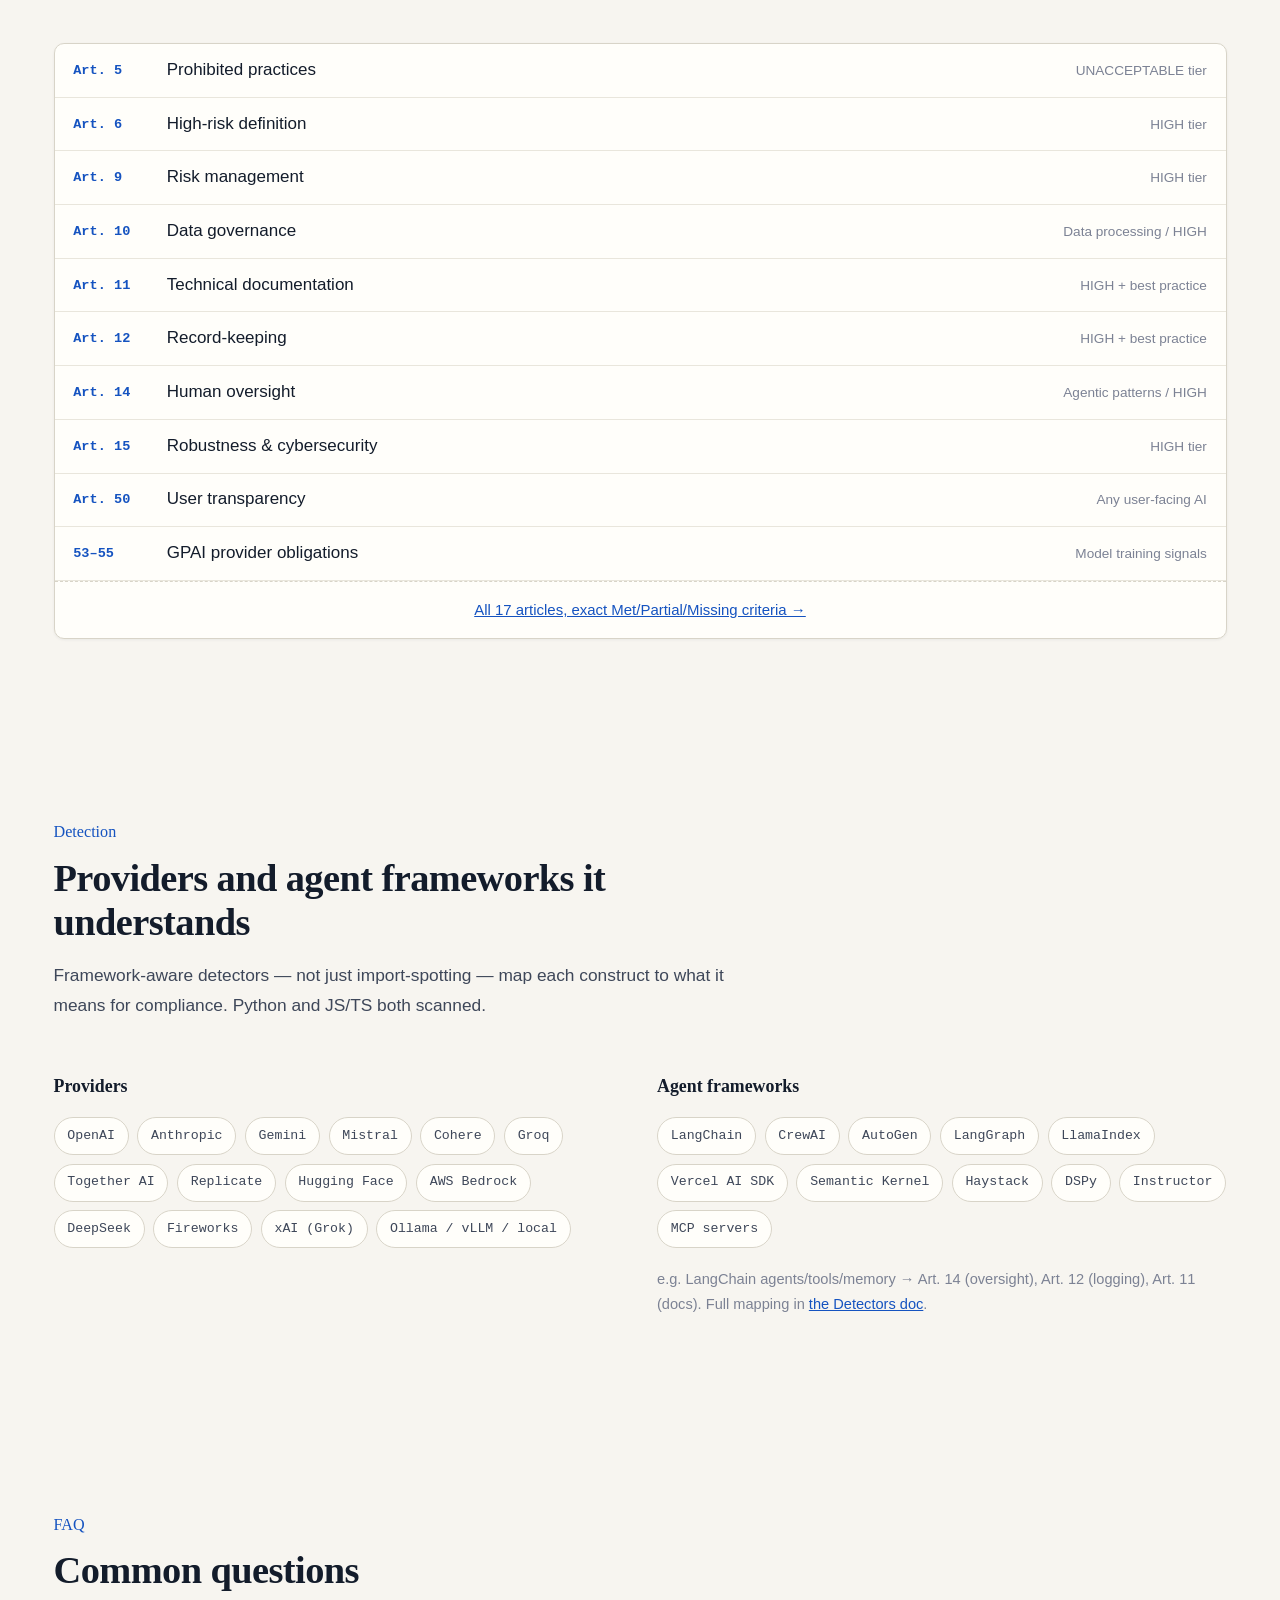
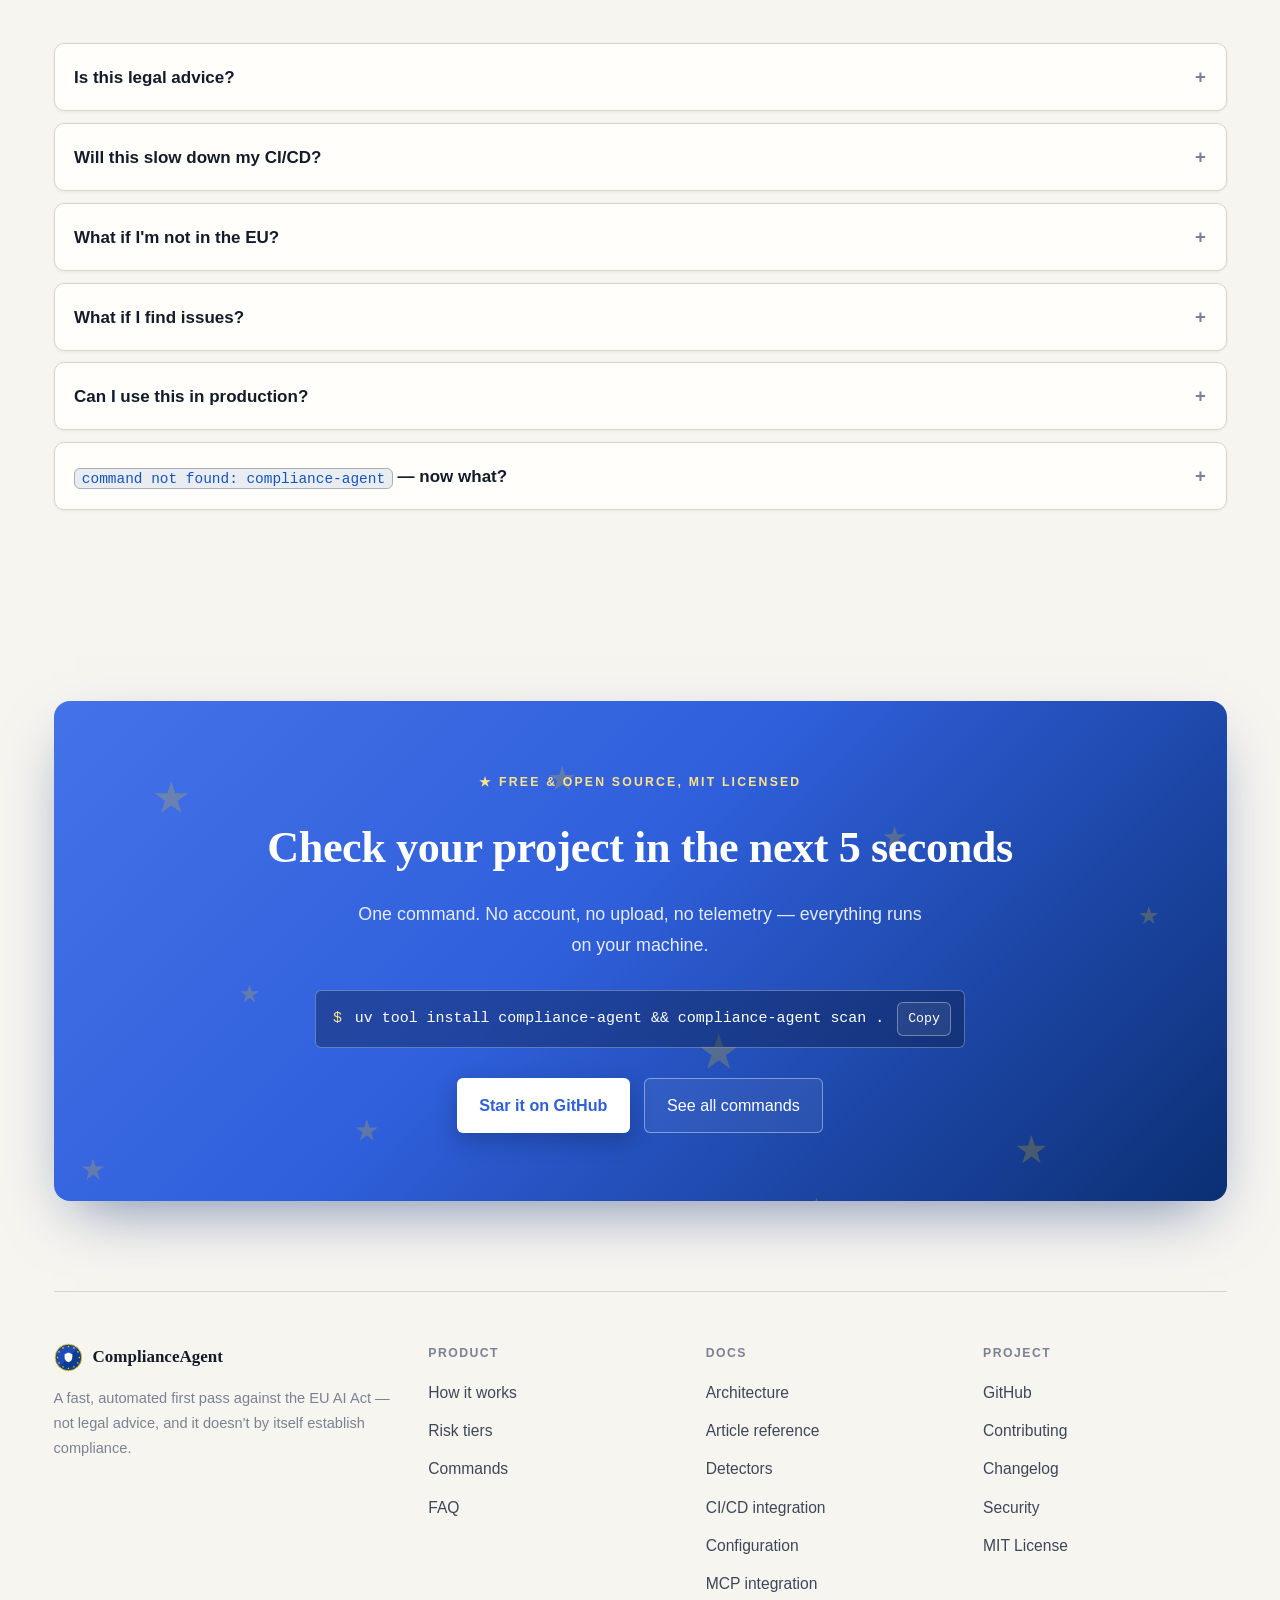
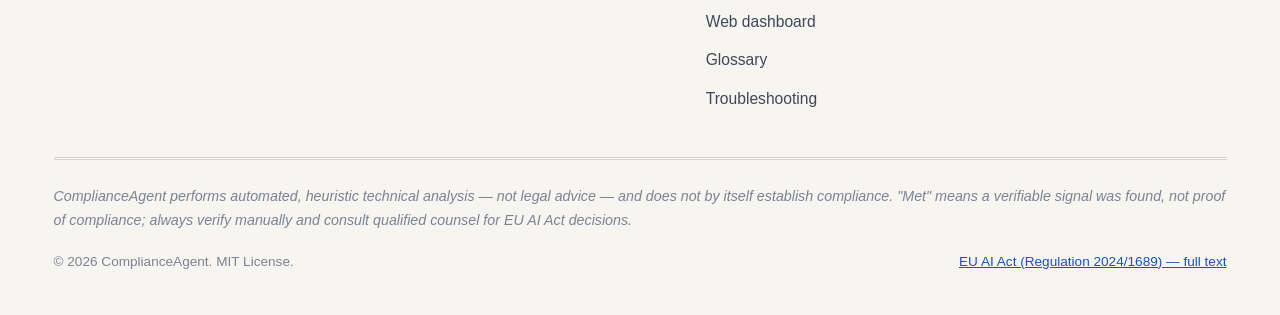
==== commit 80b65eb2: "chore(release): bump version to 0.6.1 Bumps __version__ (the single source of truth pyproject.toml r" ====
--- a/site/index.html
+++ b/site/index.html
@@ -405,7 +405,7 @@
         <div class="code-card">
           <div class="code-card-head"><span class="code-card-lang">shell</span><button class="copy-btn" data-copy="uv tool install compliance-agent">Copy</button></div>
           <div class="code-block">uv tool install compliance-agent
-compliance-agent version   <span class="c"># ComplianceAgent v0.6.0</span></div>
+compliance-agent version   <span class="c"># ComplianceAgent v0.6.1</span></div>
         </div>
         <p class="install-hint">Isolated environment, no <code>uv</code> yet? <code>brew install uv</code>.</p>
       </div>
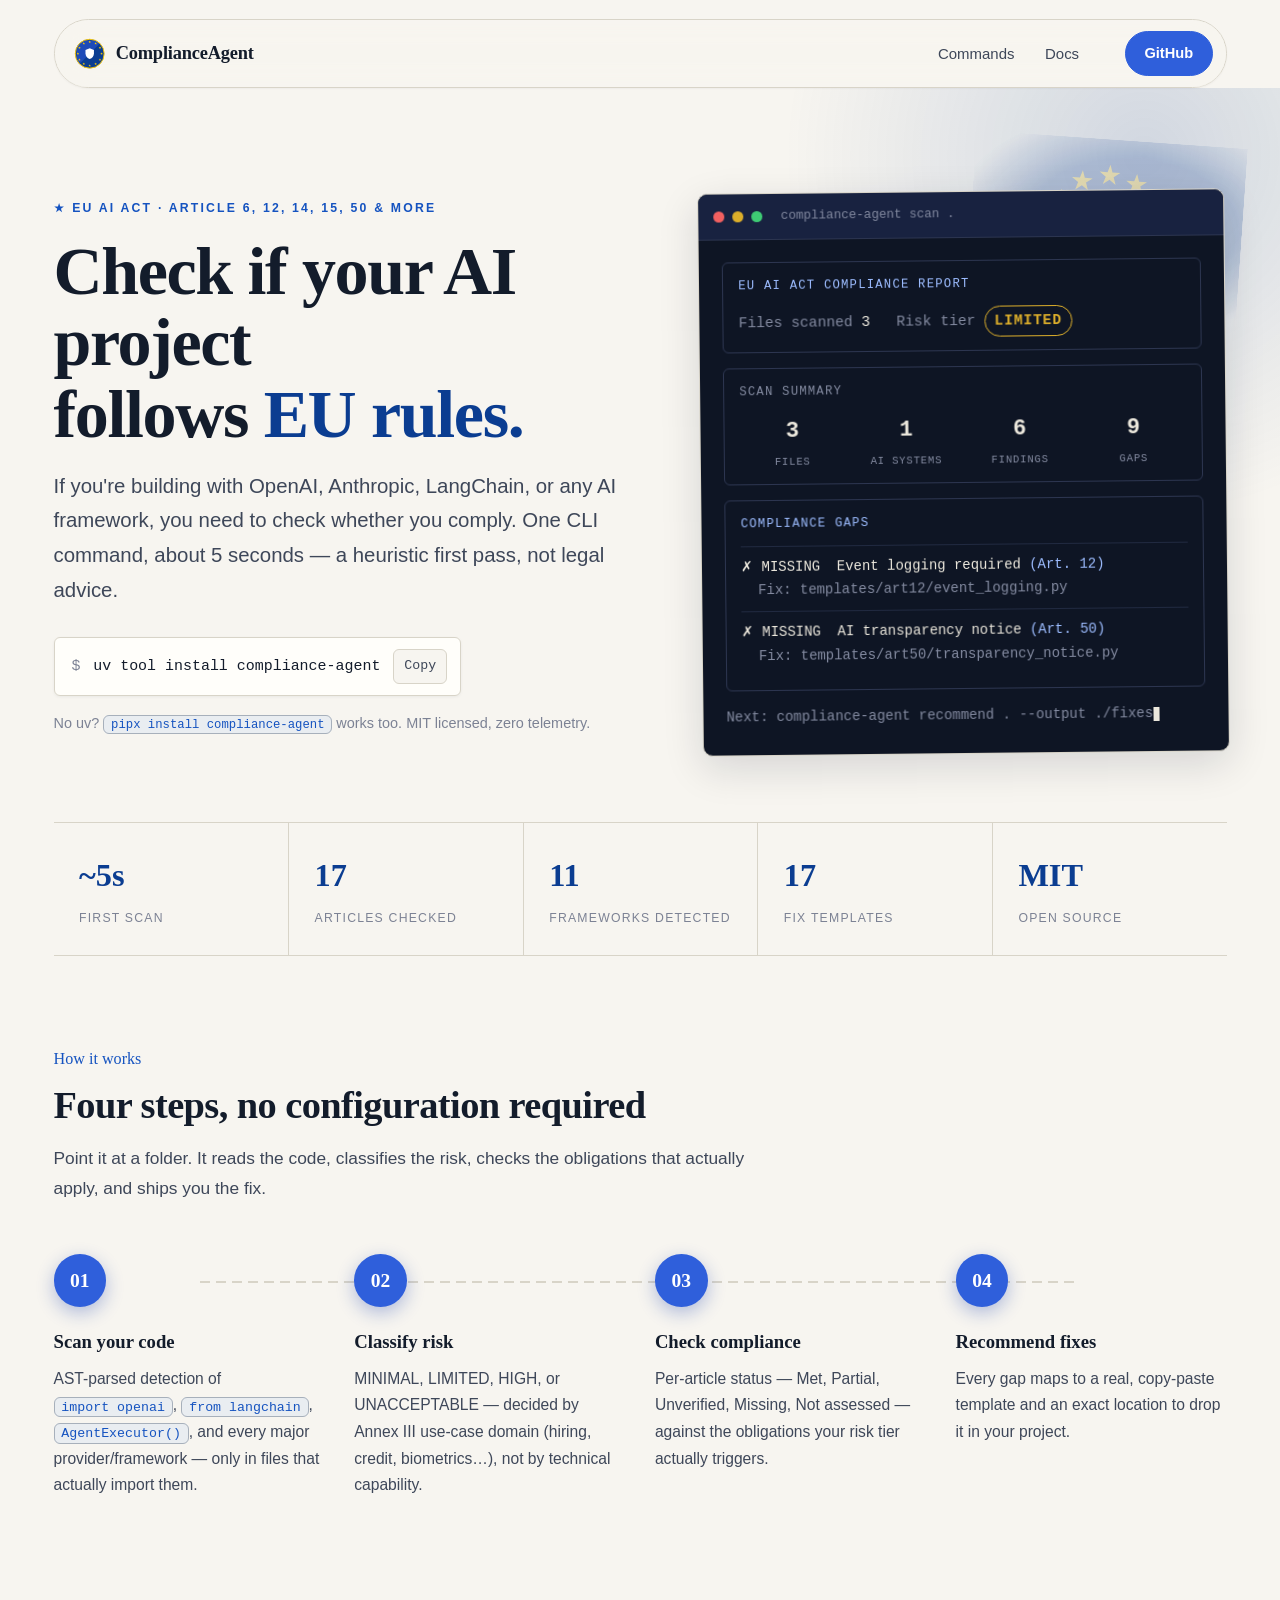
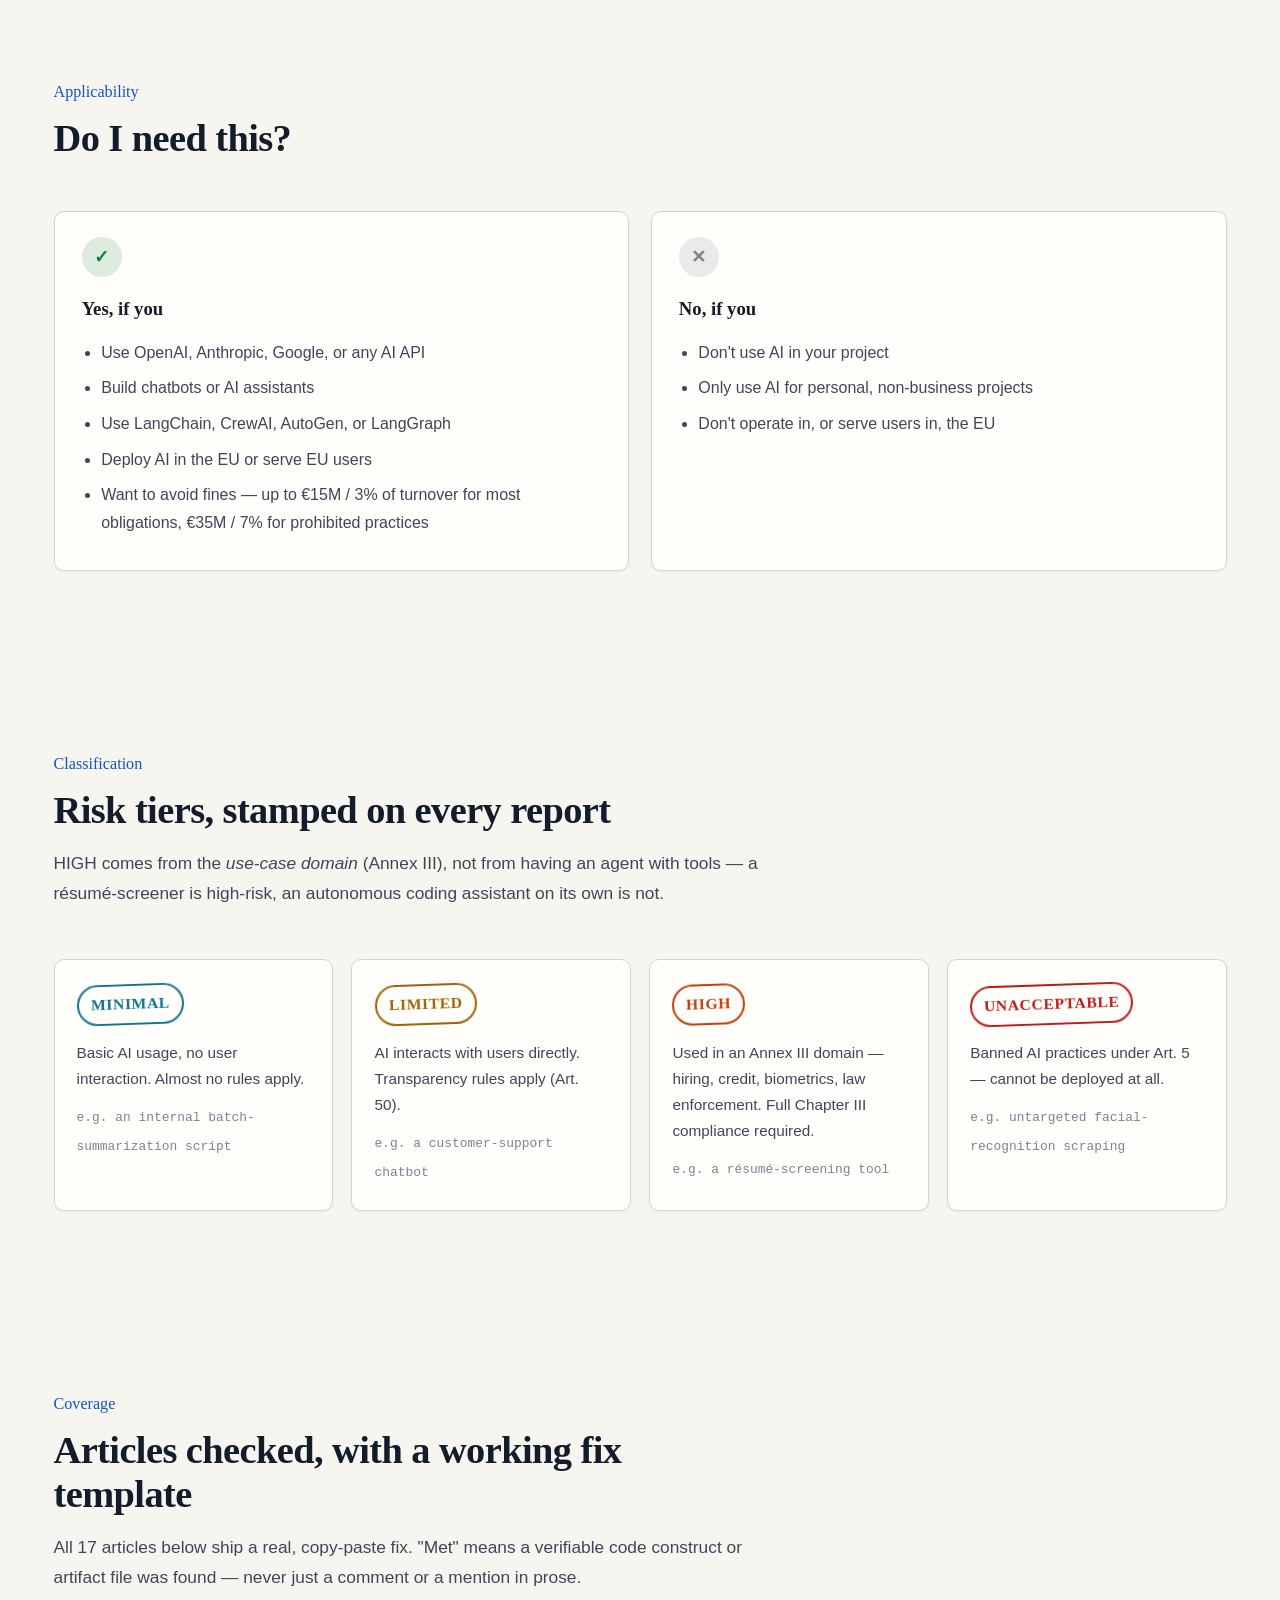
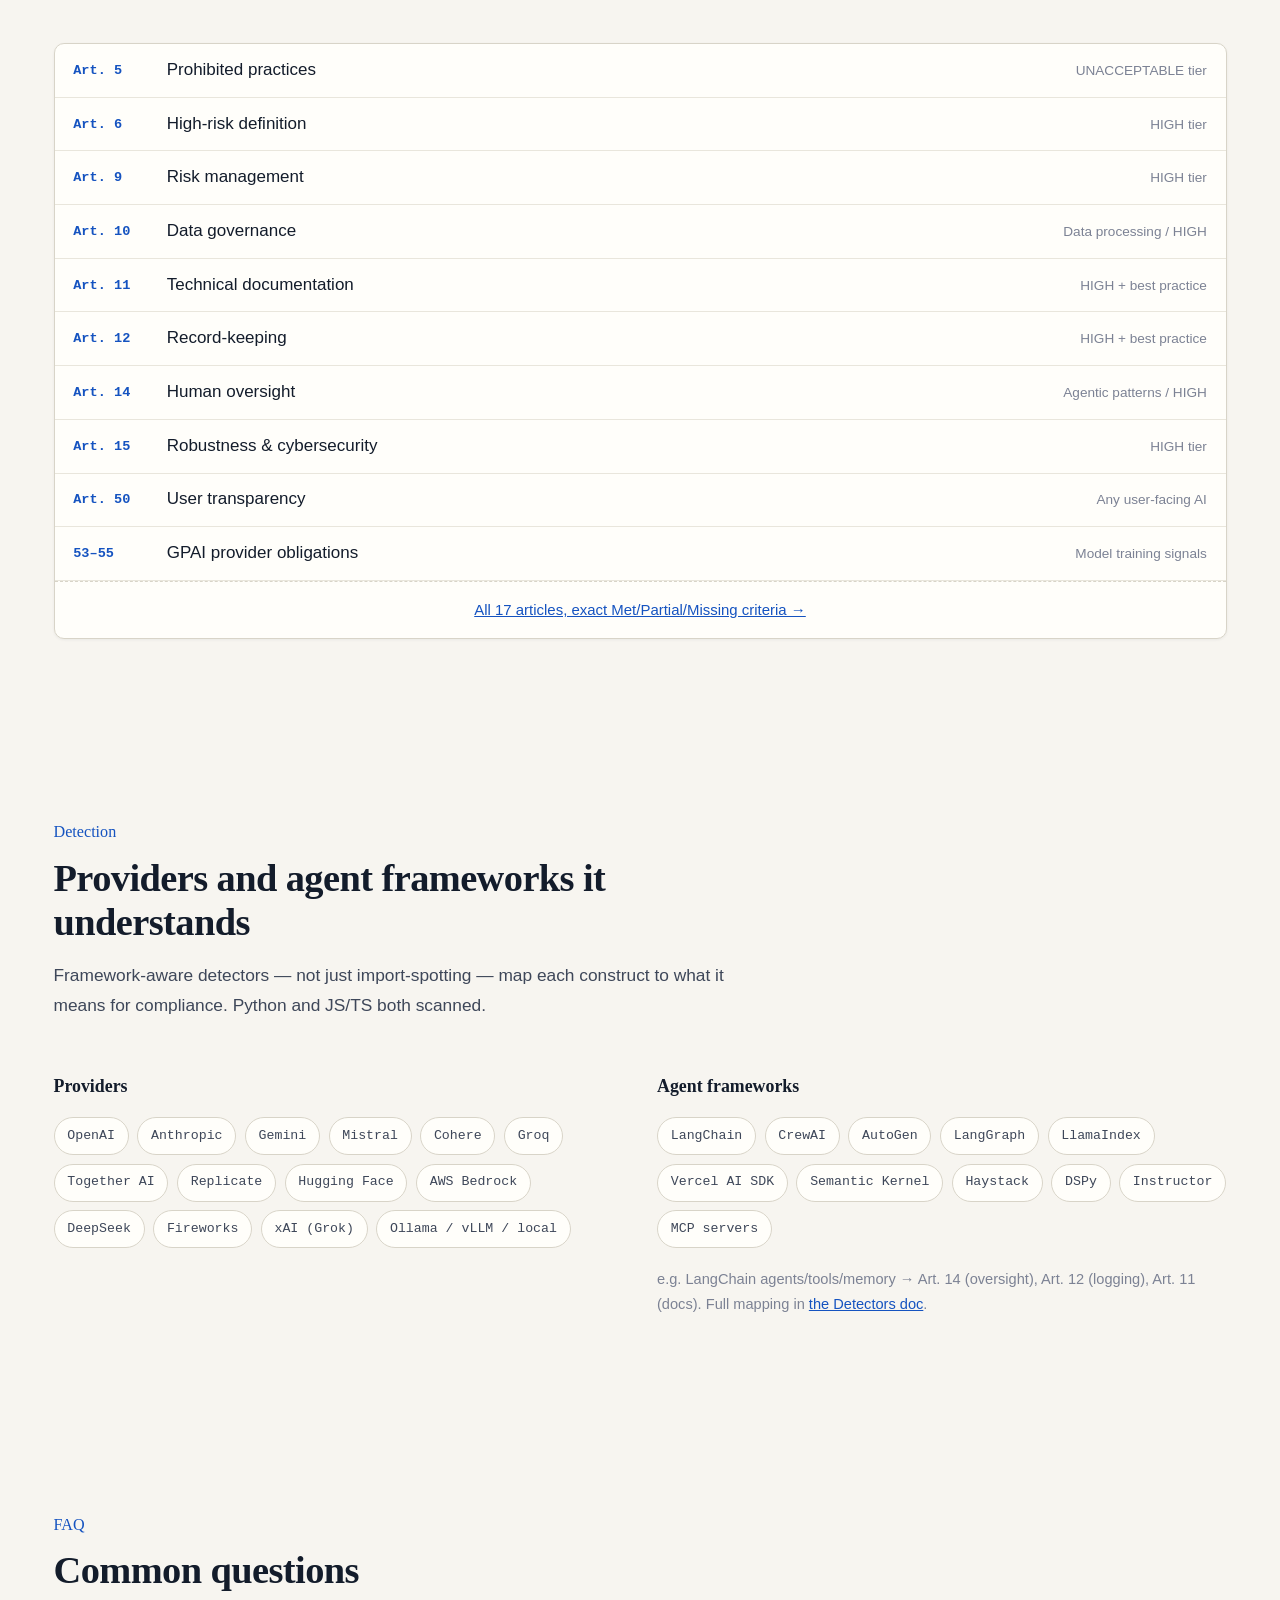
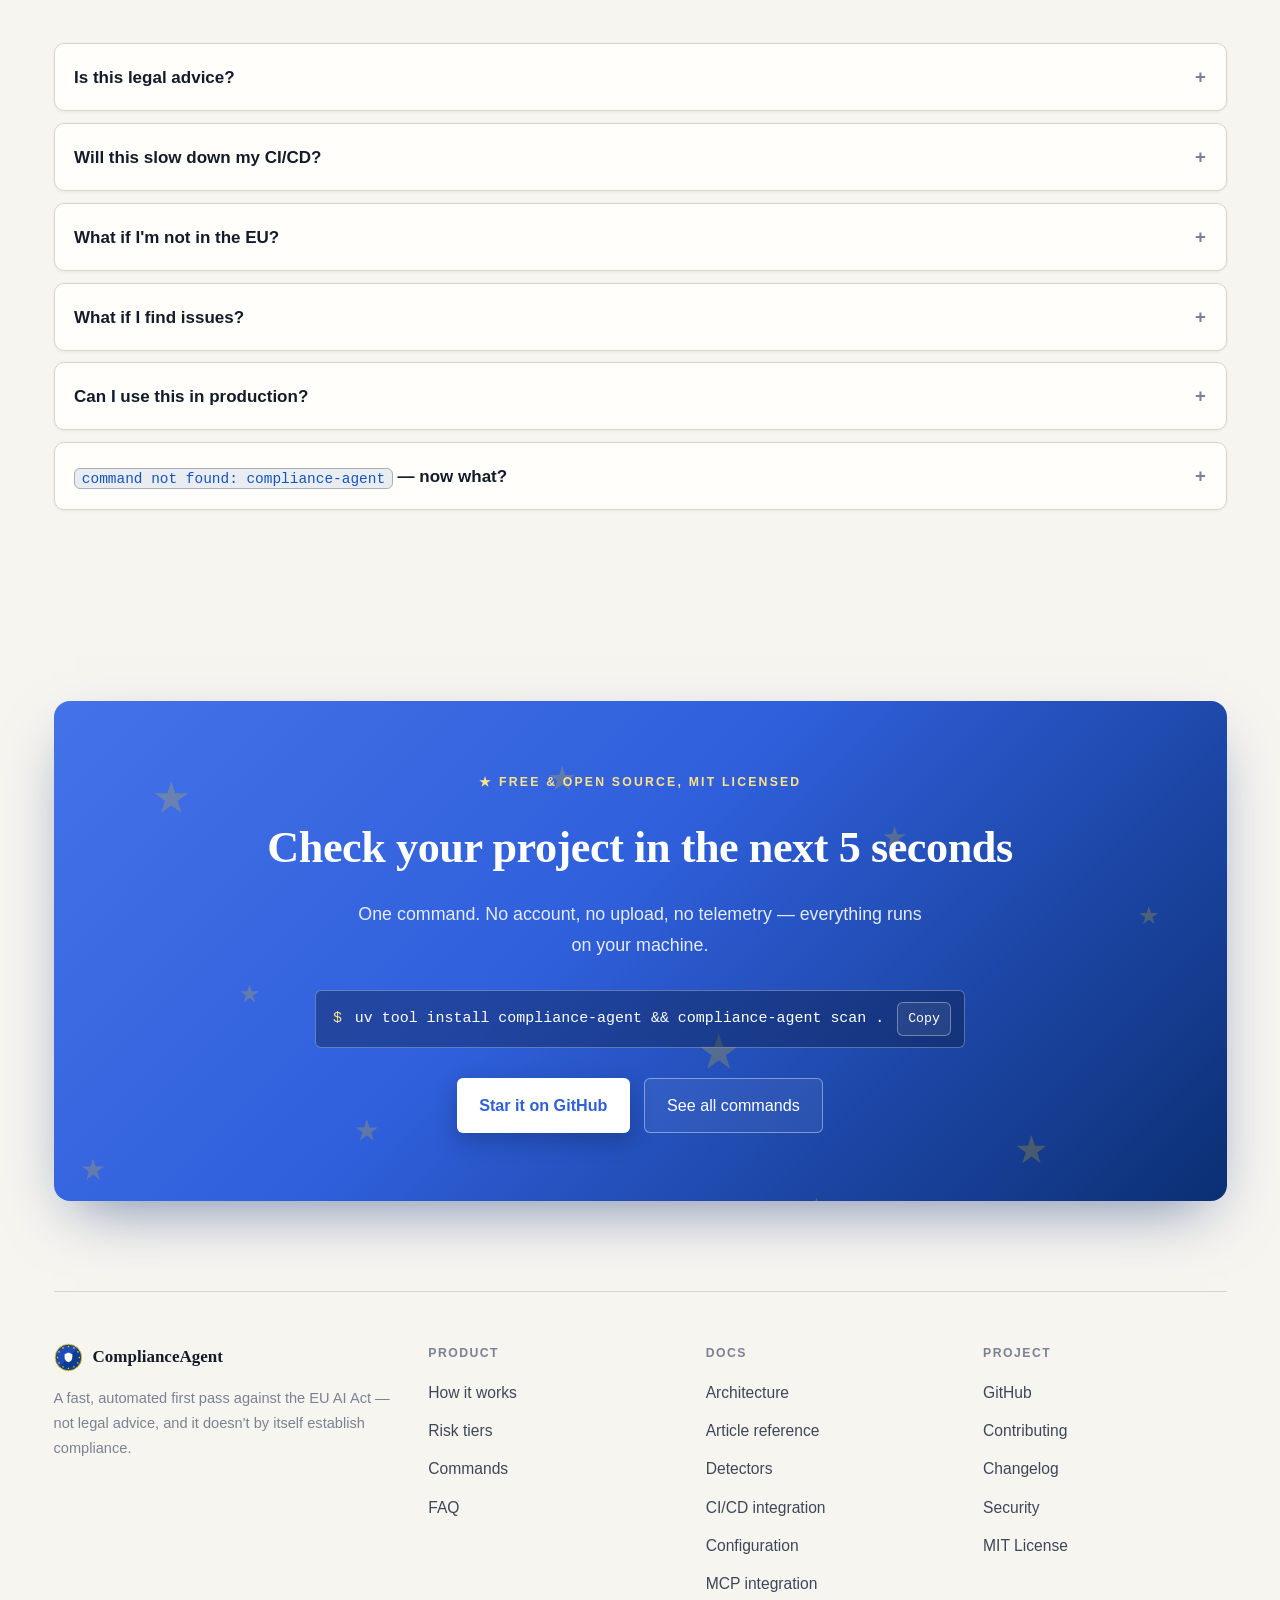
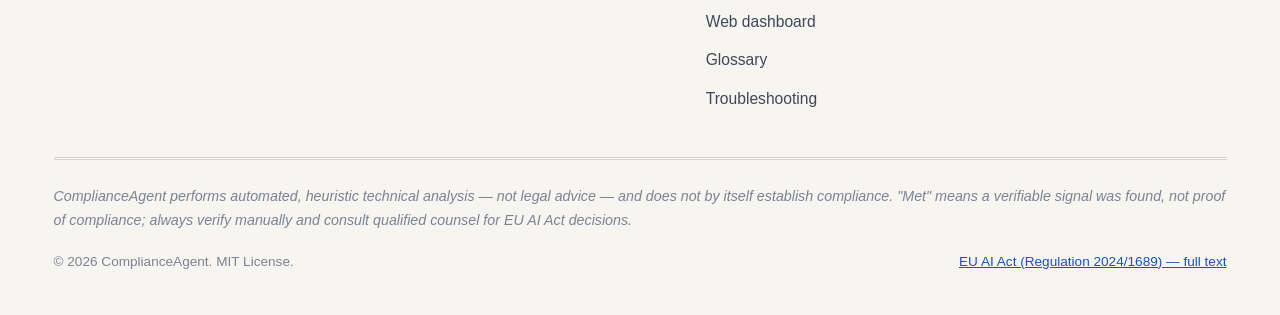
==== commit 8a4ce467: "feat: add social preview image and og/twitter meta tags Link shares on Twitter/LinkedIn/Discord had " ====
--- a/site/index.html
+++ b/site/index.html
@@ -10,6 +10,11 @@
 <meta property="og:title" content="ComplianceAgent — Check if your AI project follows EU rules">
 <meta property="og:description" content="One CLI command, about 5 seconds. Scans for OpenAI/LangChain/CrewAI/etc. usage, classifies EU AI Act risk tier, and ships copy-paste fixes.">
 <meta property="og:type" content="website">
+<meta property="og:image" content="https://latreon.github.io/compliance-agent/assets/logo.png">
+<meta property="og:image:width" content="512">
+<meta property="og:image:height" content="512">
+<meta name="twitter:card" content="summary_large_image">
+<meta name="twitter:image" content="https://latreon.github.io/compliance-agent/assets/logo.png">
 </head>
 <body>
 <a class="skip-link" href="#main">Skip to content</a>
